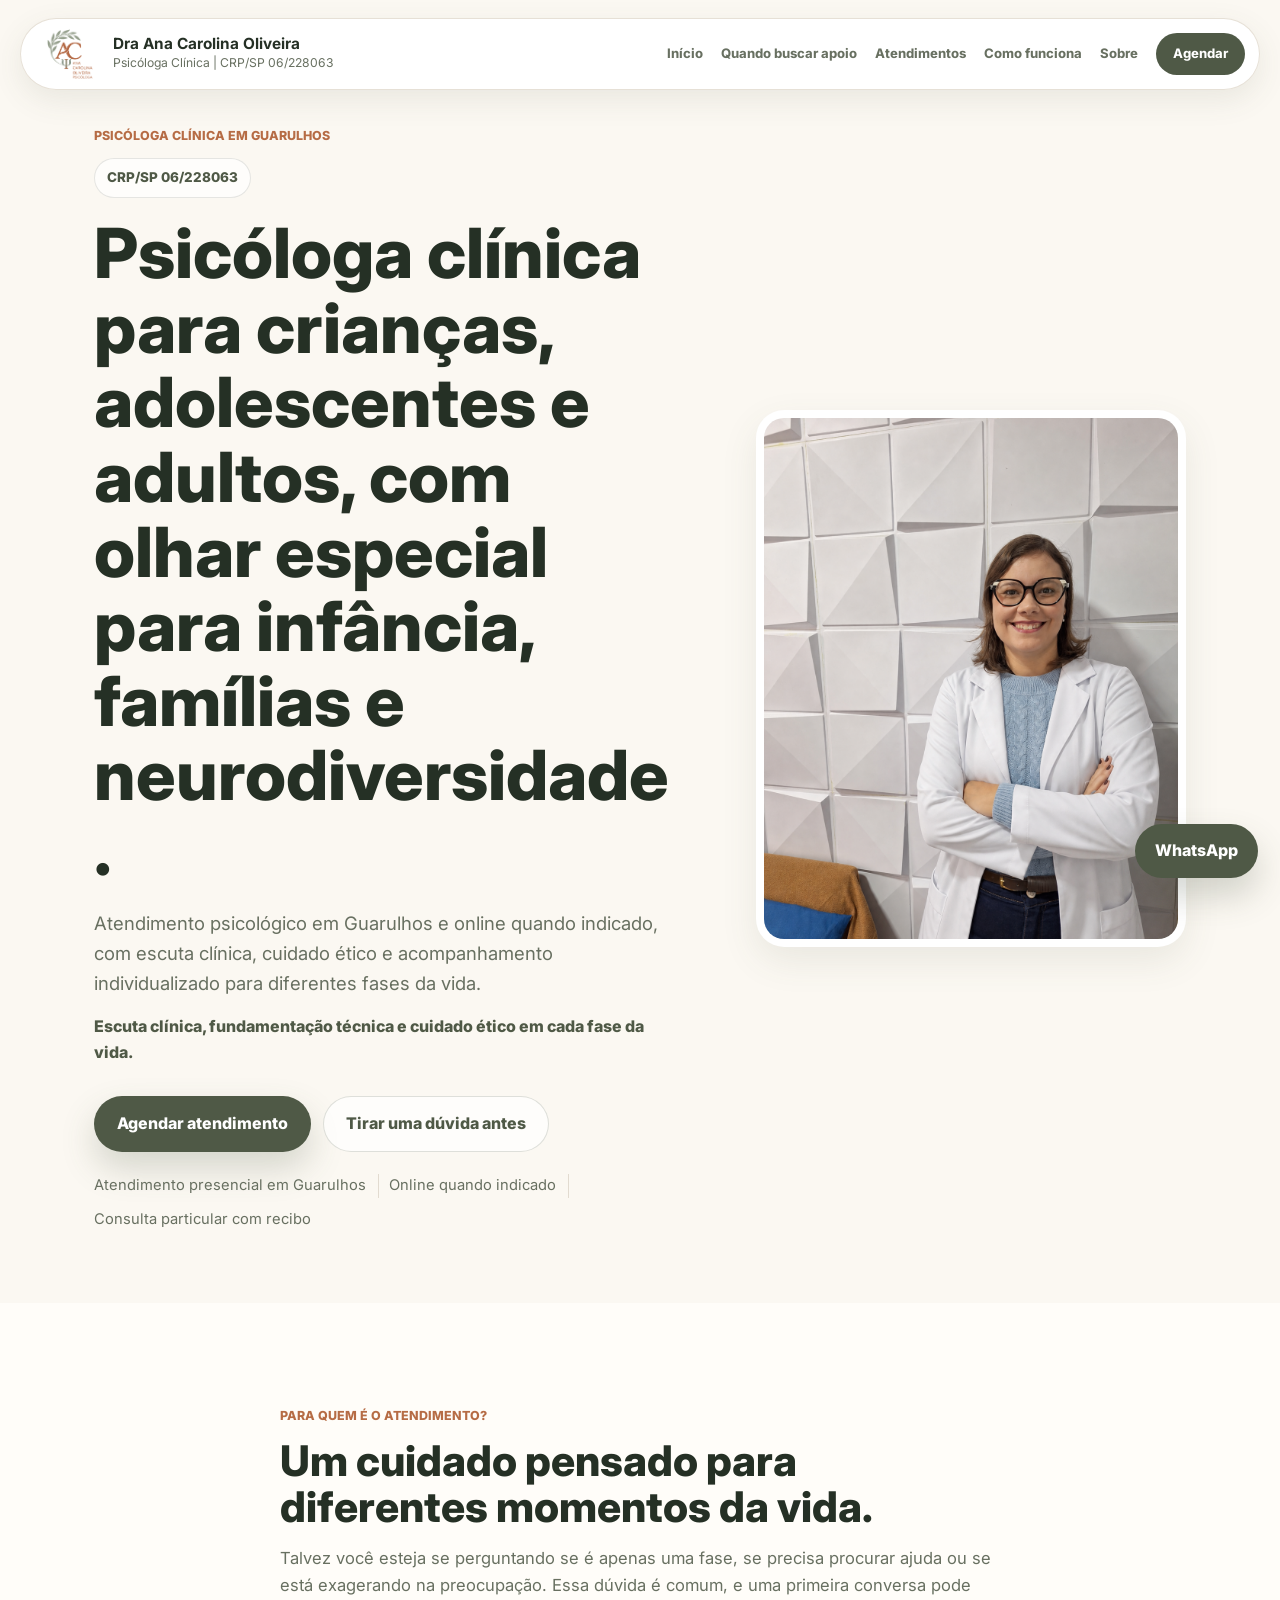
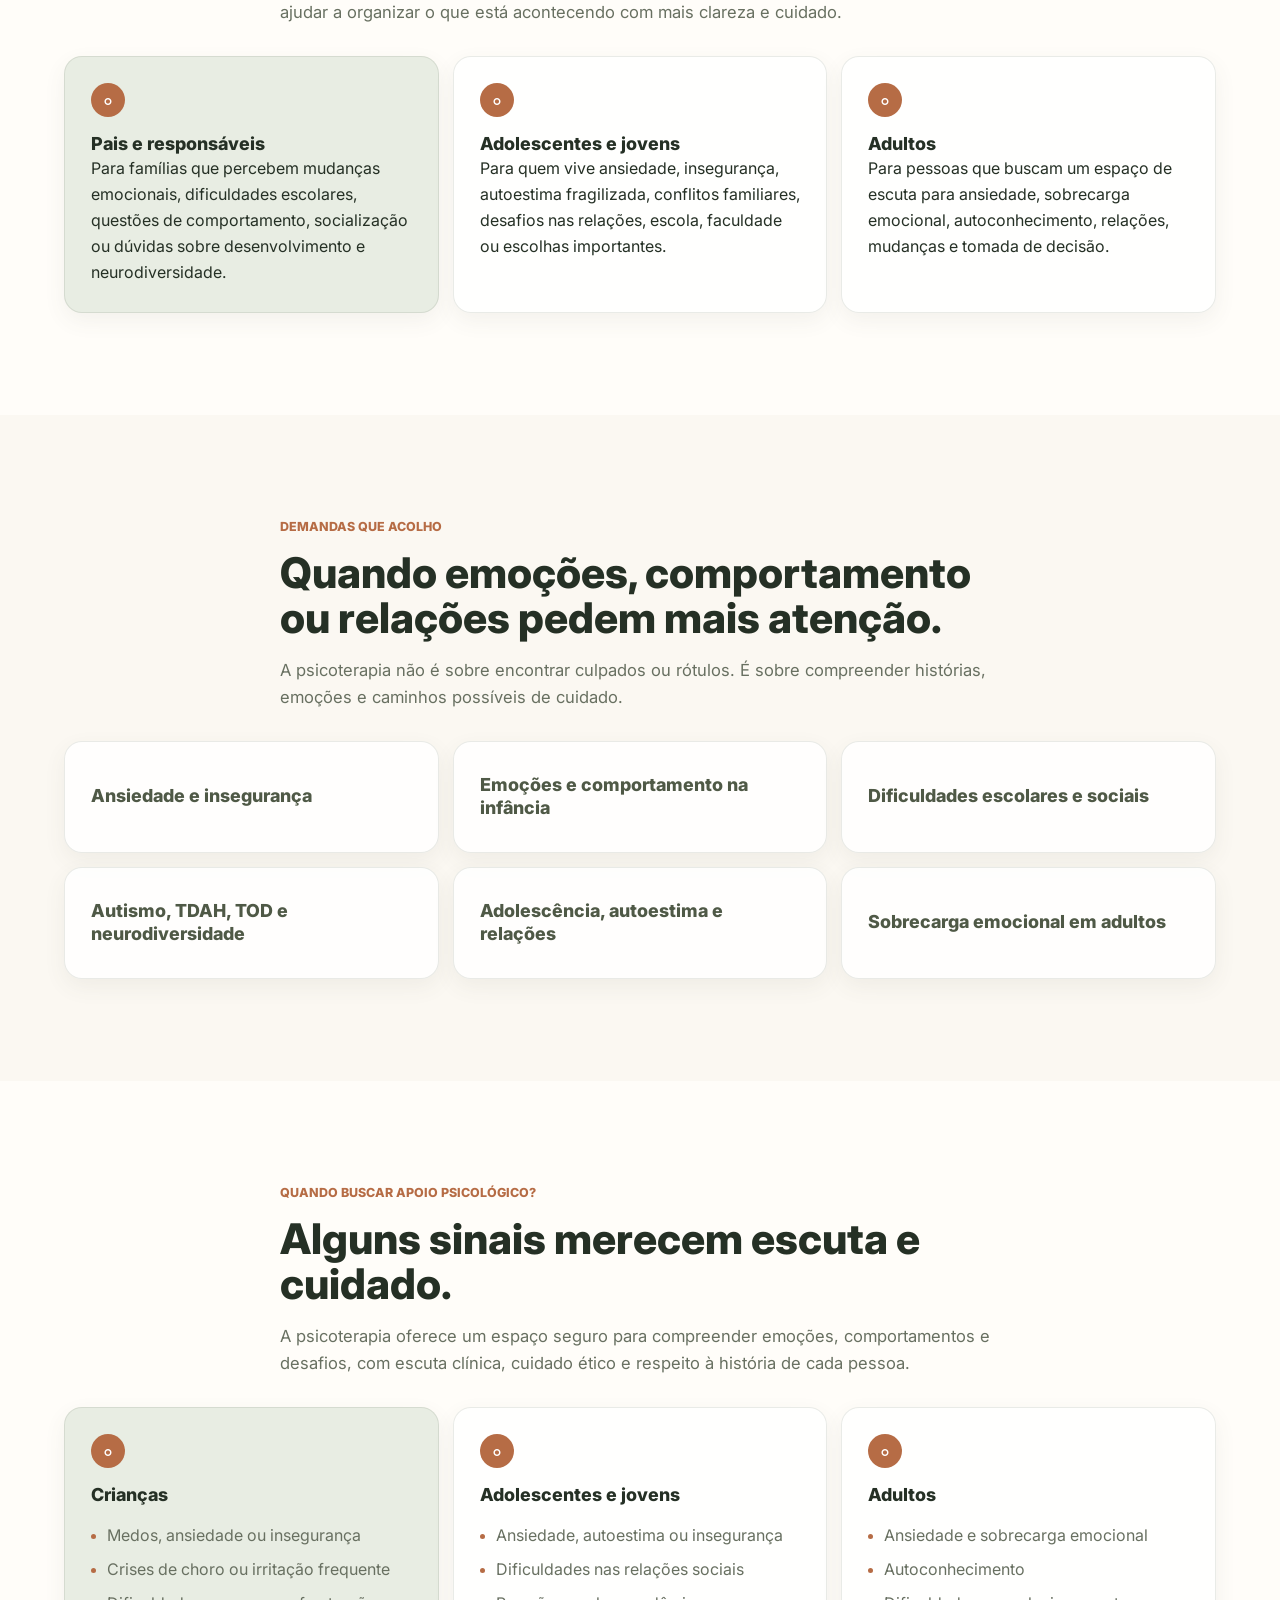
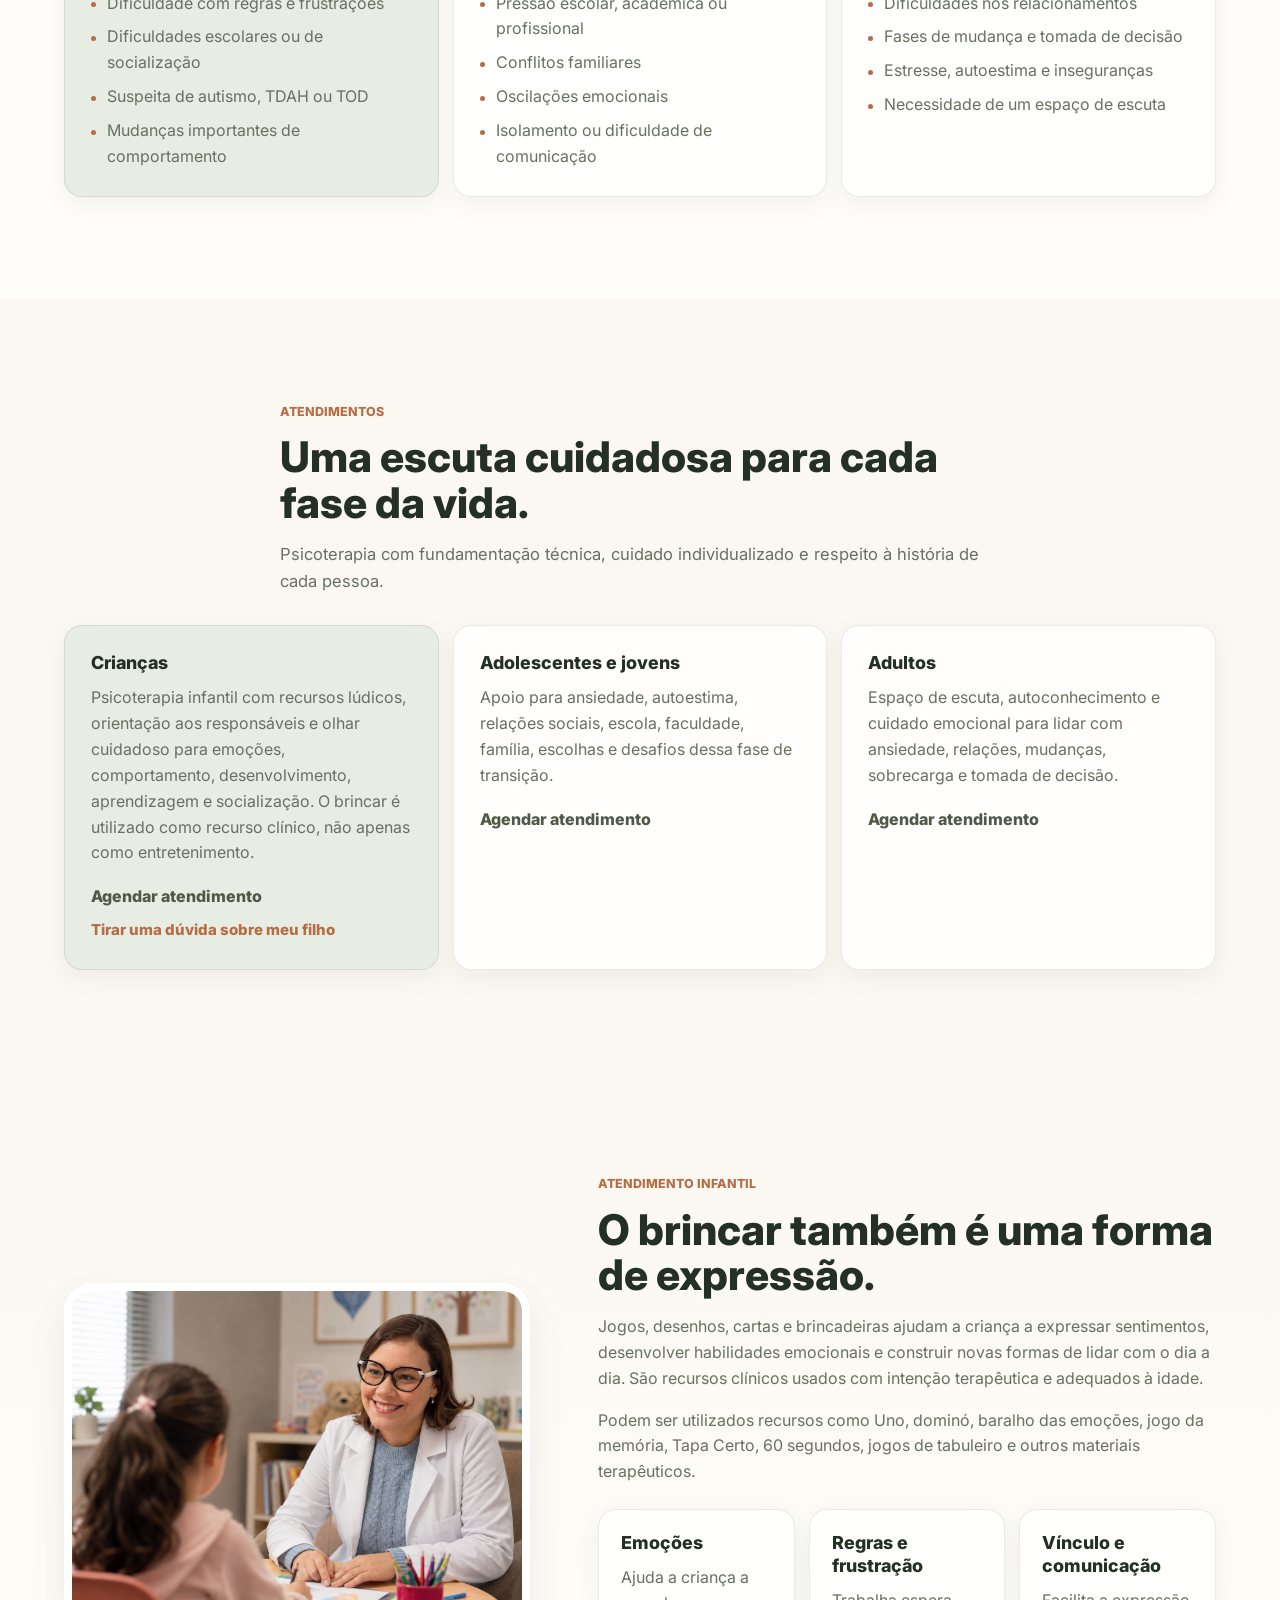
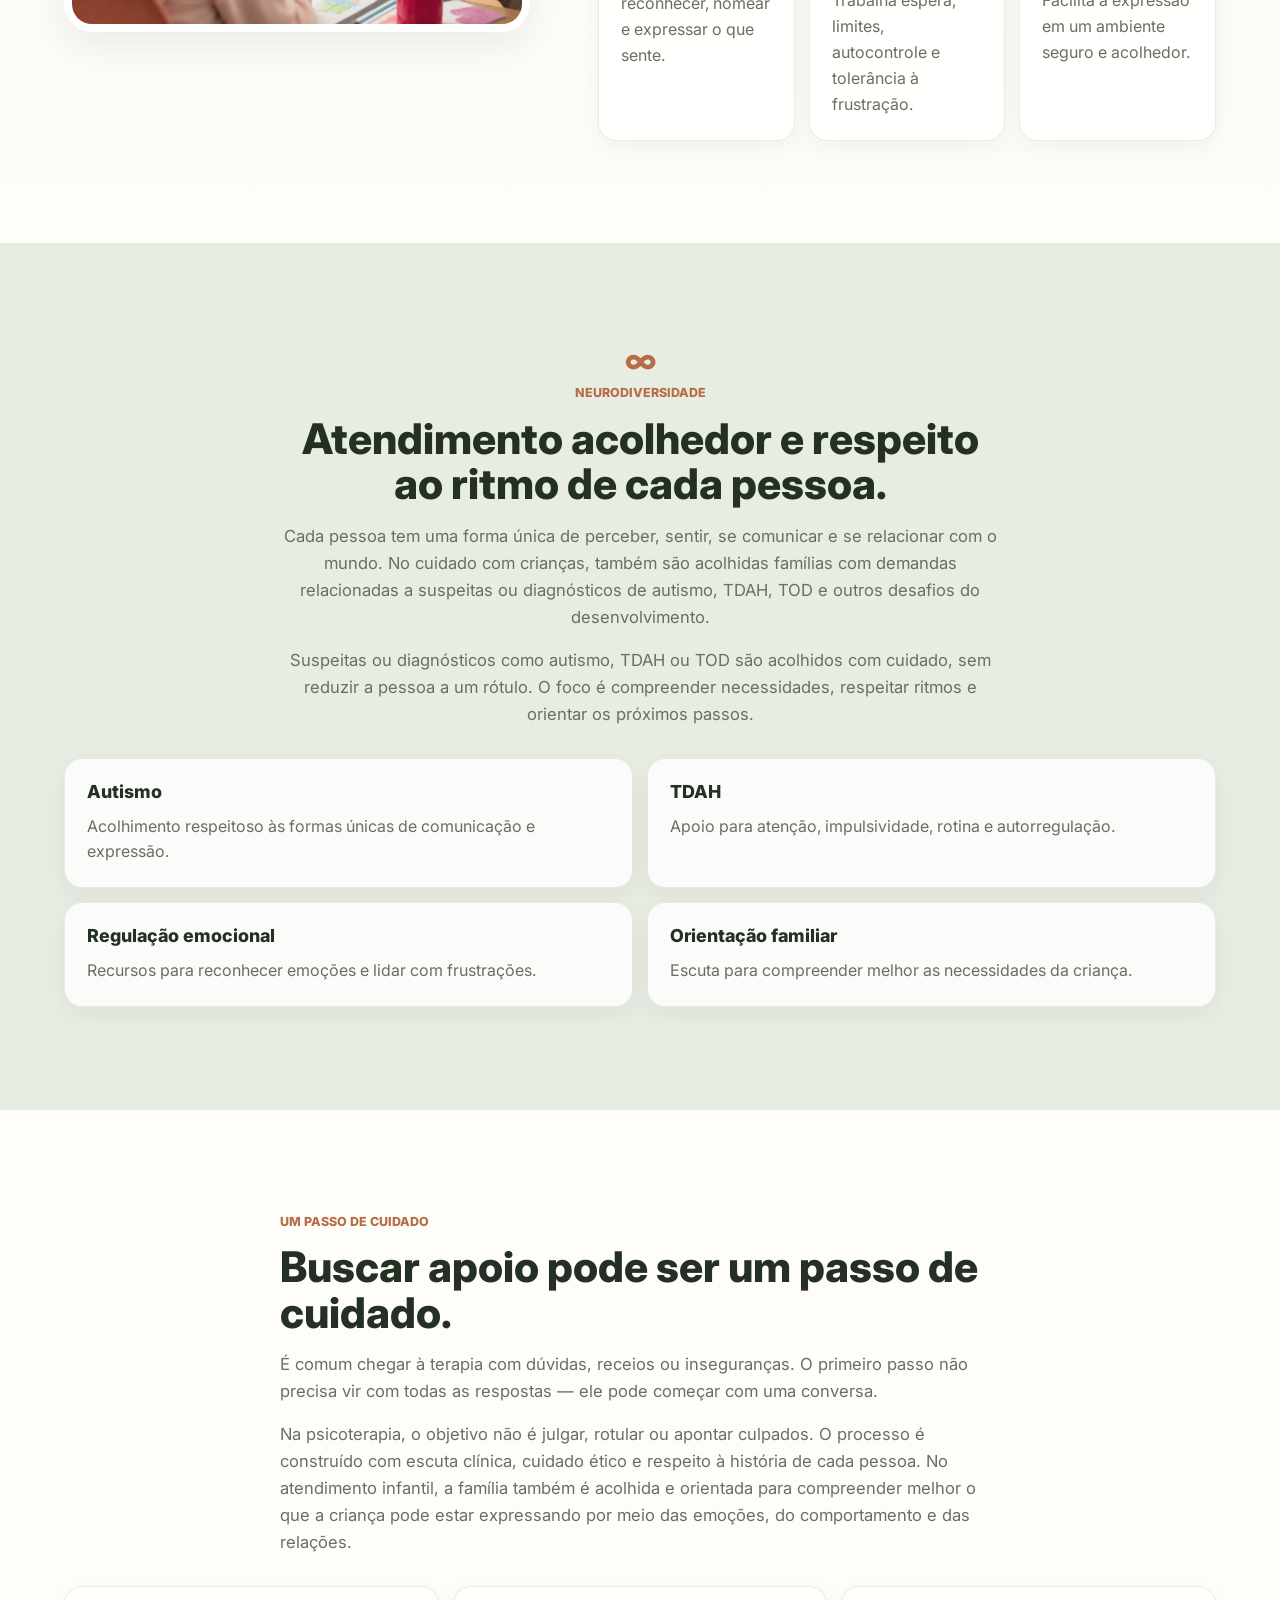
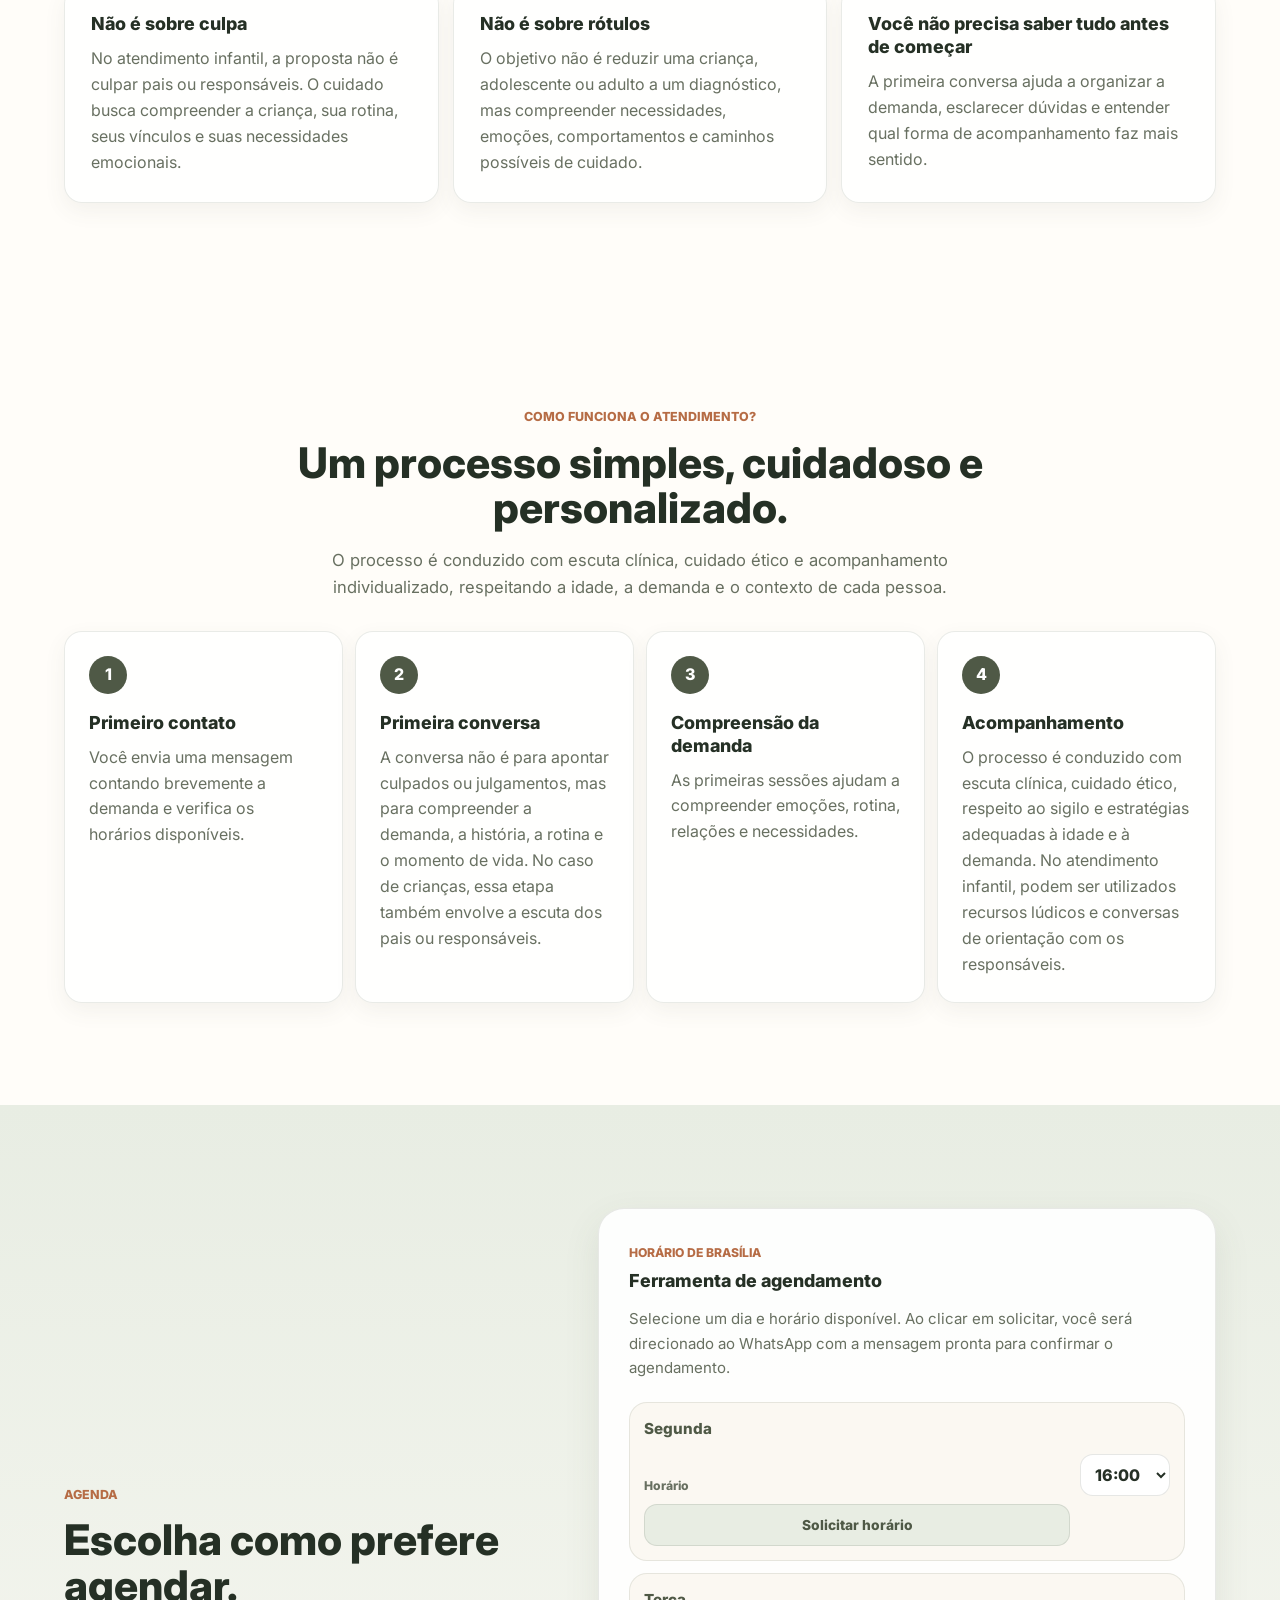
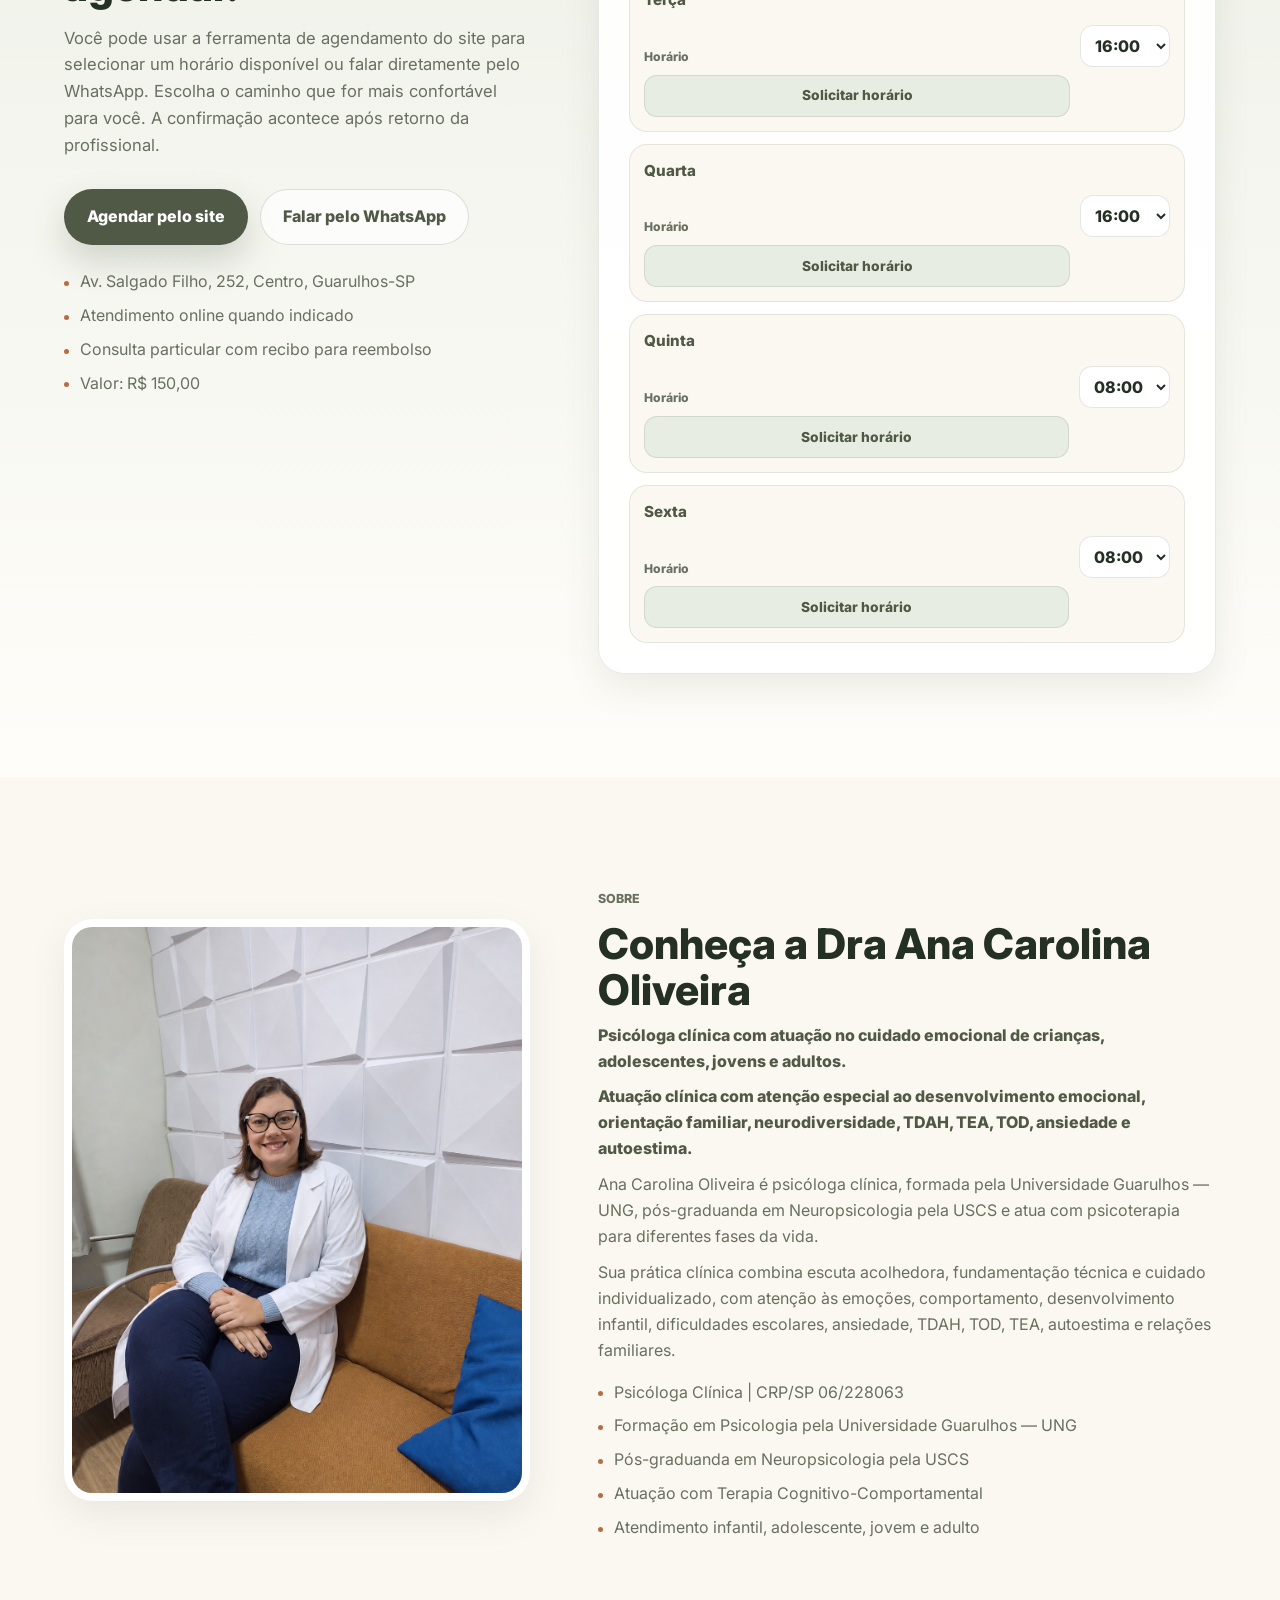
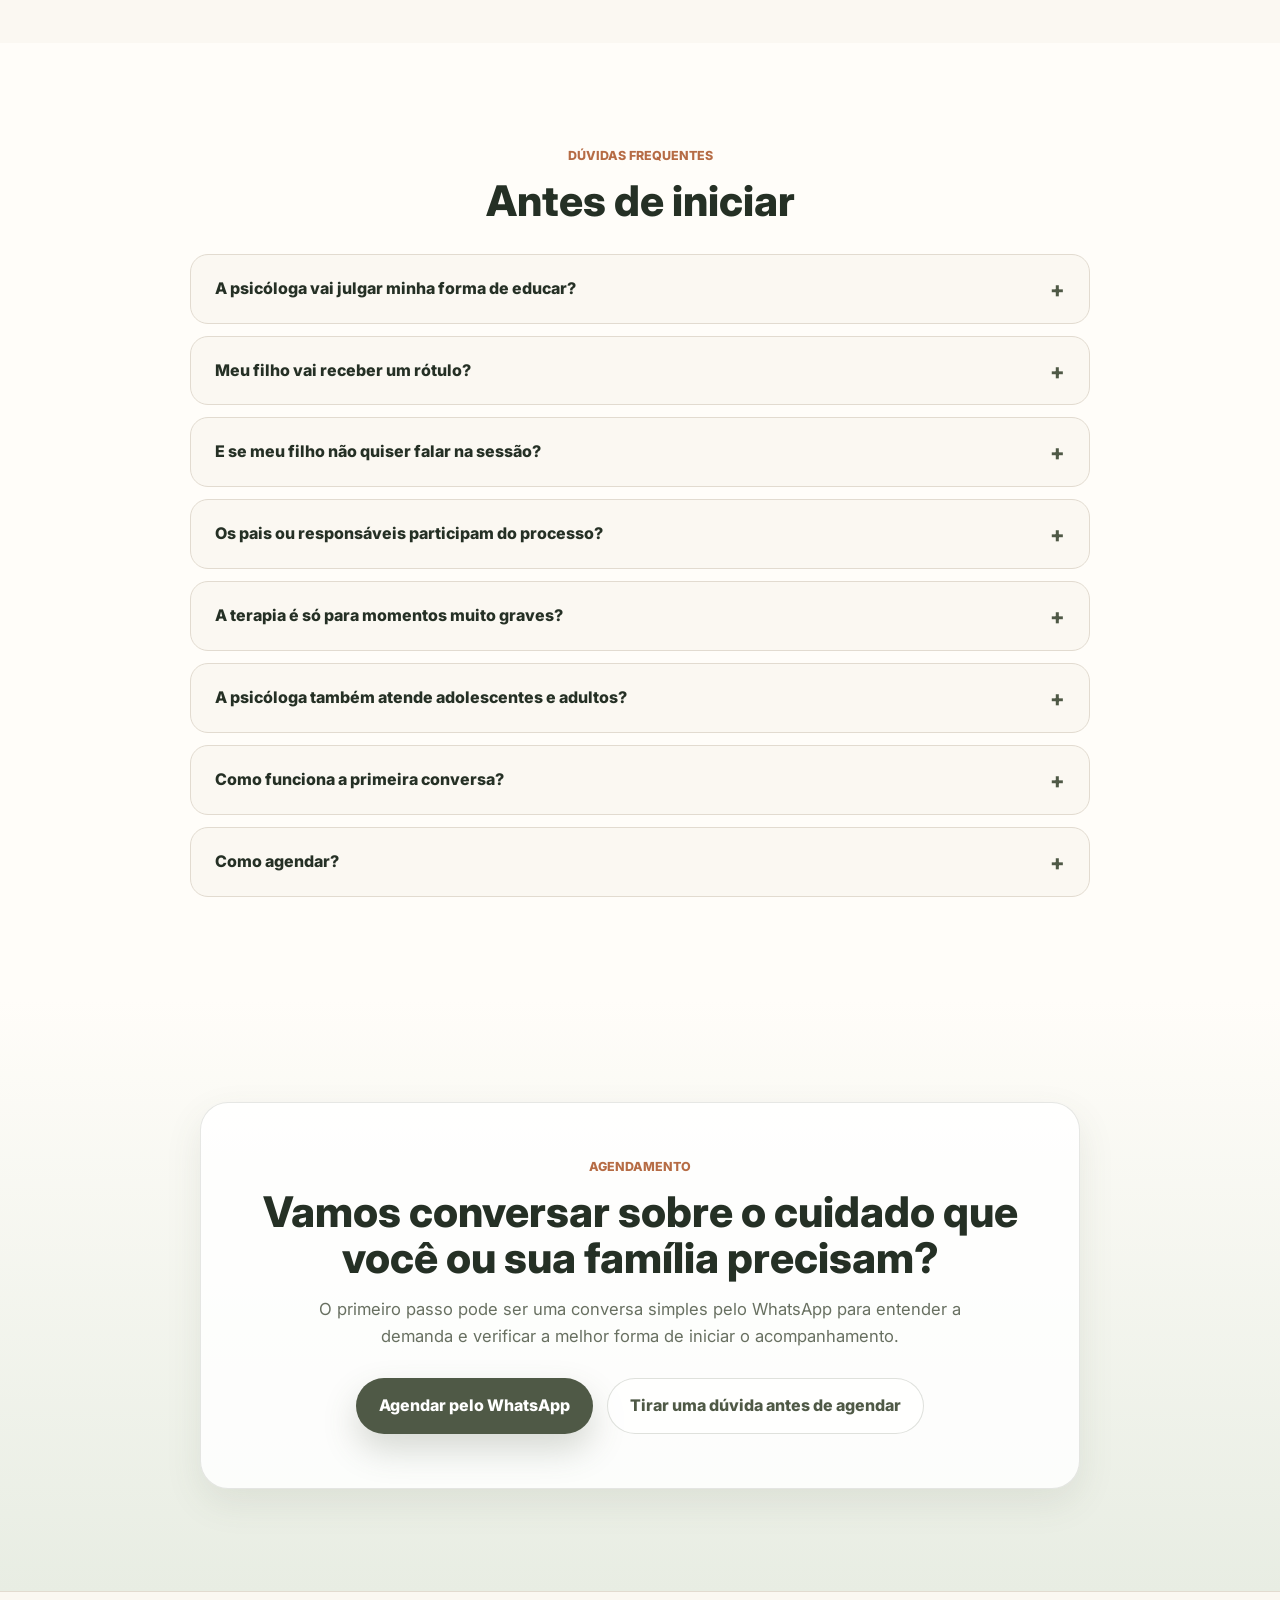
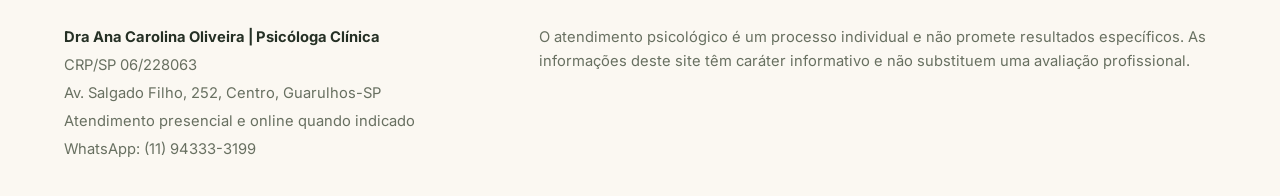
==== index.html @ ccb6903d "Restore approved page and clarify scheduling" ====
<!doctype html>
<html lang="pt-BR">
  <head>
    <meta charset="utf-8" />
    <meta name="viewport" content="width=device-width, initial-scale=1" />
    <title>Dra Ana Carolina Oliveira | Psicóloga Infantil, Adolescentes e Adultos em Guarulhos</title>
    <meta
      name="description"
      content="Psicóloga clínica em Guarulhos com atendimento para crianças, adolescentes, jovens e adultos. Apoio para ansiedade, emoções, comportamento, TDAH, autismo, família e desenvolvimento."
    />
    <meta name="theme-color" content="#e8ede3" />
    <link rel="preconnect" href="https://fonts.googleapis.com" />
    <link rel="preconnect" href="https://fonts.gstatic.com" crossorigin />
    <link
      href="https://fonts.googleapis.com/css2?family=Inter:wght@400;500;600;700;800&display=swap"
      rel="stylesheet"
    />
    <link rel="stylesheet" href="styles.css" />
  </head>
  <body>
    <a class="skip-link" href="#conteudo">Pular para o conteúdo principal</a>

    <header class="site-header" data-header>
      <a class="brand" href="#inicio" aria-label="Ir para o início">
        <img class="brand-logo" src="assets/logo-oficial-transparente.png" alt="Logo Ana Carolina Oliveira Psicóloga" />
        <span class="brand-copy">
          <strong>Dra Ana Carolina Oliveira</strong>
          <small>Psicóloga Clínica | CRP/SP 06/228063</small>
        </span>
      </a>

      <button class="menu-toggle" type="button" aria-label="Abrir menu" aria-expanded="false" data-menu-toggle>
        <span></span>
        <span></span>
      </button>

      <nav class="nav" aria-label="Navegação principal" data-nav>
        <a href="#inicio">Início</a>
        <a href="#quando-buscar">Quando buscar apoio</a>
        <a href="#atendimentos">Atendimentos</a>
        <a href="#como-funciona">Como funciona</a>
        <a href="#sobre">Sobre</a>
        <a class="nav-action" href="#agendar">Agendar</a>
      </nav>
    </header>

    <main id="conteudo">
      <section class="hero" id="inicio" aria-labelledby="hero-title">
        <div class="hero-copy">
          <p class="eyebrow">Psicóloga clínica em Guarulhos</p>
          <p class="professional-line">CRP/SP 06/228063</p>
          <h1 id="hero-title">Psicóloga clínica para crianças, adolescentes e adultos, com olhar especial para infância, famílias e neurodiversidade.</h1>
          <p class="hero-subtitle">
            Atendimento psicológico em Guarulhos e online quando indicado, com escuta clínica,
            cuidado ético e acompanhamento individualizado para diferentes fases da vida.
          </p>
          <p class="trust-line">Escuta clínica, fundamentação técnica e cuidado ético em cada fase da vida.</p>
          <div class="hero-actions">
            <a class="button primary" href="https://wa.me/5511943333199" target="_blank" rel="noreferrer">
              Agendar atendimento
            </a>
            <a
              class="button ghost"
              href="https://wa.me/5511943333199?text=Ol%C3%A1%2C%20Dra%20Ana%20Carolina.%20Gostaria%20de%20tirar%20uma%20d%C3%BAvida%20e%20entender%20se%20uma%20primeira%20conversa%20pode%20ajudar."
              target="_blank"
              rel="noreferrer"
            >
              Tirar uma dúvida antes
            </a>
          </div>
          <div class="hero-info" aria-label="Informações principais">
            <span>Atendimento presencial em Guarulhos</span>
            <span>Online quando indicado</span>
            <span>Consulta particular com recibo</span>
          </div>
        </div>

        <figure class="hero-photo">
          <img
            src="assets/ana-carolina-jaleco.png"
            alt="Dra Ana Carolina Oliveira sorrindo em retrato profissional com jaleco"
          />
        </figure>
      </section>

      <section class="section support" id="quando-buscar" aria-labelledby="support-title">
        <div class="section-heading">
          <p class="eyebrow">Para quem é o atendimento?</p>
          <h2 id="support-title">Um cuidado pensado para diferentes momentos da vida.</h2>
          <p>
            Talvez você esteja se perguntando se é apenas uma fase, se precisa procurar ajuda ou se
            está exagerando na preocupação. Essa dúvida é comum, e uma primeira conversa pode ajudar
            a organizar o que está acontecendo com mais clareza e cuidado.
          </p>
        </div>

        <div class="audience-grid">
          <article class="audience-card featured">
            <span class="soft-icon" aria-hidden="true">◦</span>
            <h3>Pais e responsáveis</h3>
            <p>
              Para famílias que percebem mudanças emocionais, dificuldades escolares, questões de
              comportamento, socialização ou dúvidas sobre desenvolvimento e neurodiversidade.
            </p>
          </article>

          <article class="audience-card">
            <span class="soft-icon" aria-hidden="true">◦</span>
            <h3>Adolescentes e jovens</h3>
            <p>
              Para quem vive ansiedade, insegurança, autoestima fragilizada, conflitos familiares,
              desafios nas relações, escola, faculdade ou escolhas importantes.
            </p>
          </article>

          <article class="audience-card">
            <span class="soft-icon" aria-hidden="true">◦</span>
            <h3>Adultos</h3>
            <p>
              Para pessoas que buscam um espaço de escuta para ansiedade, sobrecarga emocional,
              autoconhecimento, relações, mudanças e tomada de decisão.
            </p>
          </article>
        </div>
      </section>

      <section class="section demands" aria-labelledby="demands-title">
        <div class="section-heading">
          <p class="eyebrow">Demandas que acolho</p>
          <h2 id="demands-title">Quando emoções, comportamento ou relações pedem mais atenção.</h2>
          <p>
            A psicoterapia não é sobre encontrar culpados ou rótulos. É sobre compreender histórias,
            emoções e caminhos possíveis de cuidado.
          </p>
        </div>

        <div class="demands-grid">
          <article>
            <h3>Ansiedade e insegurança</h3>
          </article>
          <article>
            <h3>Emoções e comportamento na infância</h3>
          </article>
          <article>
            <h3>Dificuldades escolares e sociais</h3>
          </article>
          <article>
            <h3>Autismo, TDAH, TOD e neurodiversidade</h3>
          </article>
          <article>
            <h3>Adolescência, autoestima e relações</h3>
          </article>
          <article>
            <h3>Sobrecarga emocional em adultos</h3>
          </article>
        </div>
      </section>

      <section class="section signs" aria-labelledby="signs-title">
        <div class="section-heading">
          <p class="eyebrow">Quando buscar apoio psicológico?</p>
          <h2 id="signs-title">Alguns sinais merecem escuta e cuidado.</h2>
          <p>
            A psicoterapia oferece um espaço seguro para compreender emoções, comportamentos e desafios,
            com escuta clínica, cuidado ético e respeito à história de cada pessoa.
          </p>
        </div>

        <div class="audience-grid">
          <article class="audience-card featured">
            <span class="soft-icon" aria-hidden="true">◦</span>
            <h3>Crianças</h3>
            <ul>
              <li>Medos, ansiedade ou insegurança</li>
              <li>Crises de choro ou irritação frequente</li>
              <li>Dificuldade com regras e frustrações</li>
              <li>Dificuldades escolares ou de socialização</li>
              <li>Suspeita de autismo, TDAH ou TOD</li>
              <li>Mudanças importantes de comportamento</li>
            </ul>
          </article>

          <article class="audience-card">
            <span class="soft-icon" aria-hidden="true">◦</span>
            <h3>Adolescentes e jovens</h3>
            <ul>
              <li>Ansiedade, autoestima ou insegurança</li>
              <li>Dificuldades nas relações sociais</li>
              <li>Pressão escolar, acadêmica ou profissional</li>
              <li>Conflitos familiares</li>
              <li>Oscilações emocionais</li>
              <li>Isolamento ou dificuldade de comunicação</li>
            </ul>
          </article>

          <article class="audience-card">
            <span class="soft-icon" aria-hidden="true">◦</span>
            <h3>Adultos</h3>
            <ul>
              <li>Ansiedade e sobrecarga emocional</li>
              <li>Autoconhecimento</li>
              <li>Dificuldades nos relacionamentos</li>
              <li>Fases de mudança e tomada de decisão</li>
              <li>Estresse, autoestima e inseguranças</li>
              <li>Necessidade de um espaço de escuta</li>
            </ul>
          </article>
        </div>
      </section>

      <section class="section attendances" id="atendimentos" aria-labelledby="attendance-title">
        <div class="section-heading">
          <p class="eyebrow">Atendimentos</p>
          <h2 id="attendance-title">Uma escuta cuidadosa para cada fase da vida.</h2>
          <p>Psicoterapia com fundamentação técnica, cuidado individualizado e respeito à história de cada pessoa.</p>
        </div>

        <div class="service-grid">
          <article class="service-card featured">
            <h3>Crianças</h3>
            <p>
              Psicoterapia infantil com recursos lúdicos, orientação aos responsáveis e olhar cuidadoso
              para emoções, comportamento, desenvolvimento, aprendizagem e socialização. O brincar é
              utilizado como recurso clínico, não apenas como entretenimento.
            </p>
            <div class="card-actions">
              <a href="#agendar">Agendar atendimento</a>
              <a
                href="https://wa.me/5511943333199?text=Ol%C3%A1%2C%20Dra%20Ana%20Carolina.%20Tenho%20algumas%20d%C3%BAvidas%20sobre%20meu%20filho%20e%20gostaria%20de%20entender%20se%20uma%20primeira%20conversa%20pode%20ajudar."
                target="_blank"
                rel="noreferrer"
              >
                Tirar uma dúvida sobre meu filho
              </a>
            </div>
          </article>
          <article class="service-card">
            <h3>Adolescentes e jovens</h3>
            <p>
              Apoio para ansiedade, autoestima, relações sociais, escola, faculdade, família,
              escolhas e desafios dessa fase de transição.
            </p>
            <a href="#agendar">Agendar atendimento</a>
          </article>
          <article class="service-card">
            <h3>Adultos</h3>
            <p>
              Espaço de escuta, autoconhecimento e cuidado emocional para lidar com ansiedade,
              relações, mudanças, sobrecarga e tomada de decisão.
            </p>
            <a href="#agendar">Agendar atendimento</a>
          </article>
        </div>
      </section>

      <section class="section play-care" aria-labelledby="play-title">
        <figure class="play-image">
          <img
            src="assets/ana-carolina-atendimento-infantil.png"
            alt="Dra Ana Carolina Oliveira em atendimento infantil, acolhendo uma criança durante atividade com desenho"
          />
        </figure>
        <div class="play-copy">
          <p class="eyebrow">Atendimento infantil</p>
          <h2 id="play-title">O brincar também é uma forma de expressão.</h2>
          <p>
            Jogos, desenhos, cartas e brincadeiras ajudam a criança a expressar sentimentos,
            desenvolver habilidades emocionais e construir novas formas de lidar com o dia a dia.
            São recursos clínicos usados com intenção terapêutica e adequados à idade.
          </p>
          <p>
            Podem ser utilizados recursos como Uno, dominó, baralho das emoções, jogo da memória,
            Tapa Certo, 60 segundos, jogos de tabuleiro e outros materiais terapêuticos.
          </p>
          <div class="mini-grid">
            <article>
              <h3>Emoções</h3>
              <p>Ajuda a criança a reconhecer, nomear e expressar o que sente.</p>
            </article>
            <article>
              <h3>Regras e frustração</h3>
              <p>Trabalha espera, limites, autocontrole e tolerância à frustração.</p>
            </article>
            <article>
              <h3>Vínculo e comunicação</h3>
              <p>Facilita a expressão em um ambiente seguro e acolhedor.</p>
            </article>
          </div>
        </div>
      </section>

      <section class="section neuro" aria-labelledby="neuro-title">
        <div class="section-heading center">
          <span class="infinity-icon" aria-hidden="true">∞</span>
          <p class="eyebrow">Neurodiversidade</p>
          <h2 id="neuro-title">Atendimento acolhedor e respeito ao ritmo de cada pessoa.</h2>
          <p>
            Cada pessoa tem uma forma única de perceber, sentir, se comunicar e se relacionar com o mundo.
            No cuidado com crianças, também são acolhidas famílias com demandas relacionadas a suspeitas
            ou diagnósticos de autismo, TDAH, TOD e outros desafios do desenvolvimento.
          </p>
          <p>
            Suspeitas ou diagnósticos como autismo, TDAH ou TOD são acolhidos com cuidado, sem reduzir a
            pessoa a um rótulo. O foco é compreender necessidades, respeitar ritmos e orientar os próximos passos.
          </p>
        </div>

        <div class="neuro-grid">
          <article><h3>Autismo</h3><p>Acolhimento respeitoso às formas únicas de comunicação e expressão.</p></article>
          <article><h3>TDAH</h3><p>Apoio para atenção, impulsividade, rotina e autorregulação.</p></article>
          <article><h3>Regulação emocional</h3><p>Recursos para reconhecer emoções e lidar com frustrações.</p></article>
          <article><h3>Orientação familiar</h3><p>Escuta para compreender melhor as necessidades da criança.</p></article>
        </div>
      </section>

      <section class="section emotional-safety" aria-labelledby="safety-title">
        <div class="section-heading">
          <p class="eyebrow">Um passo de cuidado</p>
          <h2 id="safety-title">Buscar apoio pode ser um passo de cuidado.</h2>
          <p>
            É comum chegar à terapia com dúvidas, receios ou inseguranças. O primeiro passo não precisa
            vir com todas as respostas — ele pode começar com uma conversa.
          </p>
          <p>
            Na psicoterapia, o objetivo não é julgar, rotular ou apontar culpados. O processo é construído
            com escuta clínica, cuidado ético e respeito à história de cada pessoa. No atendimento infantil,
            a família também é acolhida e orientada para compreender melhor o que a criança pode estar
            expressando por meio das emoções, do comportamento e das relações.
          </p>
        </div>

        <div class="safety-grid">
          <article>
            <h3>Não é sobre culpa</h3>
            <p>
              No atendimento infantil, a proposta não é culpar pais ou responsáveis. O cuidado busca
              compreender a criança, sua rotina, seus vínculos e suas necessidades emocionais.
            </p>
          </article>
          <article>
            <h3>Não é sobre rótulos</h3>
            <p>
              O objetivo não é reduzir uma criança, adolescente ou adulto a um diagnóstico, mas compreender
              necessidades, emoções, comportamentos e caminhos possíveis de cuidado.
            </p>
          </article>
          <article>
            <h3>Você não precisa saber tudo antes de começar</h3>
            <p>
              A primeira conversa ajuda a organizar a demanda, esclarecer dúvidas e entender qual forma de
              acompanhamento faz mais sentido.
            </p>
          </article>
        </div>
      </section>

      <section class="section process" id="como-funciona" aria-labelledby="process-title">
        <div class="section-heading center">
          <p class="eyebrow">Como funciona o atendimento?</p>
          <h2 id="process-title">Um processo simples, cuidadoso e personalizado.</h2>
          <p>
            O processo é conduzido com escuta clínica, cuidado ético e acompanhamento individualizado,
            respeitando a idade, a demanda e o contexto de cada pessoa.
          </p>
        </div>

        <div class="timeline">
          <article>
            <span>1</span>
            <h3>Primeiro contato</h3>
            <p>Você envia uma mensagem contando brevemente a demanda e verifica os horários disponíveis.</p>
          </article>
          <article>
            <span>2</span>
            <h3>Primeira conversa</h3>
            <p>
              A conversa não é para apontar culpados ou julgamentos, mas para compreender a demanda,
              a história, a rotina e o momento de vida. No caso de crianças, essa etapa também envolve
              a escuta dos pais ou responsáveis.
            </p>
          </article>
          <article>
            <span>3</span>
            <h3>Compreensão da demanda</h3>
            <p>As primeiras sessões ajudam a compreender emoções, rotina, relações e necessidades.</p>
          </article>
          <article>
            <span>4</span>
            <h3>Acompanhamento</h3>
            <p>
              O processo é conduzido com escuta clínica, cuidado ético, respeito ao sigilo e estratégias
              adequadas à idade e à demanda. No atendimento infantil, podem ser utilizados recursos lúdicos
              e conversas de orientação com os responsáveis.
            </p>
          </article>
        </div>
      </section>

      <section class="section schedule-section" id="agenda" aria-labelledby="schedule-title">
        <div class="schedule-copy">
          <p class="eyebrow">Agenda</p>
          <h2 id="schedule-title">Escolha como prefere agendar.</h2>
          <p>
            Você pode usar a ferramenta de agendamento do site para selecionar um horário disponível
            ou falar diretamente pelo WhatsApp. Escolha o caminho que for mais confortável para você.
            A confirmação acontece após retorno da profissional.
          </p>
          <div class="schedule-actions">
            <a class="button primary" href="#horarios">Agendar pelo site</a>
            <a class="button ghost" href="https://wa.me/5511943333199" target="_blank" rel="noreferrer">
              Falar pelo WhatsApp
            </a>
          </div>
          <ul class="appointment-info">
            <li>Av. Salgado Filho, 252, Centro, Guarulhos-SP</li>
            <li>Atendimento online quando indicado</li>
            <li>Consulta particular com recibo para reembolso</li>
            <li>Valor: R$ 150,00</li>
          </ul>
        </div>
        <div class="schedule-board" id="horarios" aria-label="Horários disponíveis para agendamento">
          <div class="schedule-board-header">
            <div>
              <span class="mini-label">Horário de Brasília</span>
              <h3>Ferramenta de agendamento</h3>
            </div>
          </div>
          <p class="schedule-hint">
            Selecione um dia e horário disponível. Ao clicar em solicitar, você será direcionado ao WhatsApp
            com a mensagem pronta para confirmar o agendamento.
          </p>
          <div class="schedule-grid" data-schedule-grid></div>
        </div>
      </section>

      <section class="section about" id="sobre" aria-labelledby="about-title">
        <figure class="about-photo">
          <img
            src="assets/ana-carolina-sofa-jaleco.png"
            alt="Dra Ana Carolina Oliveira sentada em consultório usando jaleco"
          />
        </figure>
        <div class="about-copy">
          <p class="eyebrow">Sobre</p>
          <h2 id="about-title">Conheça a Dra Ana Carolina Oliveira</h2>
          <p class="about-lead">
            Psicóloga clínica com atuação no cuidado emocional de crianças, adolescentes, jovens e adultos.
          </p>
          <p class="about-lead">
            Atuação clínica com atenção especial ao desenvolvimento emocional, orientação familiar,
            neurodiversidade, TDAH, TEA, TOD, ansiedade e autoestima.
          </p>
          <p>
            Ana Carolina Oliveira é psicóloga clínica, formada pela Universidade Guarulhos — UNG,
            pós-graduanda em Neuropsicologia pela USCS e atua com psicoterapia para diferentes fases da vida.
          </p>
          <p>
            Sua prática clínica combina escuta acolhedora, fundamentação técnica e cuidado individualizado,
            com atenção às emoções, comportamento, desenvolvimento infantil, dificuldades escolares,
            ansiedade, TDAH, TOD, TEA, autoestima e relações familiares.
          </p>
          <ul class="authority-list">
            <li>Psicóloga Clínica | CRP/SP 06/228063</li>
            <li>Formação em Psicologia pela Universidade Guarulhos — UNG</li>
            <li>Pós-graduanda em Neuropsicologia pela USCS</li>
            <li>Atuação com Terapia Cognitivo-Comportamental</li>
            <li>Atendimento infantil, adolescente, jovem e adulto</li>
          </ul>
        </div>
      </section>

      <section class="section faq" id="faq" aria-labelledby="faq-title">
        <div class="section-heading center">
          <p class="eyebrow">Dúvidas frequentes</p>
          <h2 id="faq-title">Antes de iniciar</h2>
        </div>
        <div class="faq-list" data-faq-list>
          <article class="faq-item">
            <button class="faq-question" type="button" aria-expanded="false">A psicóloga vai julgar minha forma de educar?</button>
            <div class="faq-answer" hidden><p>Não. No atendimento infantil, a proposta não é julgar pais ou responsáveis, mas compreender o contexto da criança e construir caminhos possíveis junto com a família.</p></div>
          </article>
          <article class="faq-item">
            <button class="faq-question" type="button" aria-expanded="false">Meu filho vai receber um rótulo?</button>
            <div class="faq-answer" hidden><p>A psicoterapia não tem como objetivo rotular a criança. Quando há suspeitas relacionadas ao desenvolvimento, atenção ou comportamento, o cuidado é feito com responsabilidade, observação clínica e orientação sobre os próximos passos.</p></div>
          </article>
          <article class="faq-item">
            <button class="faq-question" type="button" aria-expanded="false">E se meu filho não quiser falar na sessão?</button>
            <div class="faq-answer" hidden><p>No atendimento infantil, a criança pode se expressar por meio do brincar, de jogos, desenhos, histórias e outras atividades adequadas à idade. O vínculo é construído aos poucos, respeitando o tempo da criança.</p></div>
          </article>
          <article class="faq-item">
            <button class="faq-question" type="button" aria-expanded="false">Os pais ou responsáveis participam do processo?</button>
            <div class="faq-answer" hidden><p>Sim. No atendimento infantil, pais ou responsáveis participam por meio de conversas de orientação. O acompanhamento respeita o sigilo da criança, mas mantém a família orientada sobre o processo e os próximos passos.</p></div>
          </article>
          <article class="faq-item">
            <button class="faq-question" type="button" aria-expanded="false">A terapia é só para momentos muito graves?</button>
            <div class="faq-answer" hidden><p>Não. A psicoterapia também pode ajudar em momentos de dúvida, mudança, ansiedade, sobrecarga, conflitos, insegurança ou busca por autoconhecimento.</p></div>
          </article>
          <article class="faq-item">
            <button class="faq-question" type="button" aria-expanded="false">A psicóloga também atende adolescentes e adultos?</button>
            <div class="faq-answer" hidden><p>Sim. Além do atendimento infantil, também são realizados atendimentos para adolescentes, jovens e adultos, considerando as demandas e o momento de vida de cada pessoa.</p></div>
          </article>
          <article class="faq-item">
            <button class="faq-question" type="button" aria-expanded="false">Como funciona a primeira conversa?</button>
            <div class="faq-answer" hidden><p>A primeira conversa ajuda a compreender a demanda, esclarecer dúvidas e avaliar com cuidado quais próximos passos fazem sentido.</p></div>
          </article>
          <article class="faq-item">
            <button class="faq-question" type="button" aria-expanded="false">Como agendar?</button>
            <div class="faq-answer" hidden><p>Você pode escolher: usar a ferramenta de agendamento do site para selecionar um horário disponível ou falar diretamente pelo WhatsApp. Nos dois casos, a confirmação acontece após retorno da profissional.</p></div>
          </article>
        </div>
      </section>

      <section class="section final-cta" id="agendar" aria-labelledby="final-cta-title">
        <div class="final-cta-inner">
          <p class="eyebrow">Agendamento</p>
          <h2 id="final-cta-title">Vamos conversar sobre o cuidado que você ou sua família precisam?</h2>
          <p>
            O primeiro passo pode ser uma conversa simples pelo WhatsApp para entender a demanda e
            verificar a melhor forma de iniciar o acompanhamento.
          </p>
          <a class="button primary" href="https://wa.me/5511943333199" target="_blank" rel="noreferrer">
            Agendar pelo WhatsApp
          </a>
          <a
            class="button ghost"
            href="https://wa.me/5511943333199?text=Ol%C3%A1%2C%20Dra%20Ana%20Carolina.%20Gostaria%20de%20tirar%20uma%20d%C3%BAvida%20e%20entender%20se%20uma%20primeira%20conversa%20pode%20ajudar."
            target="_blank"
            rel="noreferrer"
          >
            Tirar uma dúvida antes de agendar
          </a>
        </div>
      </section>
    </main>

    <a
      class="floating-whatsapp"
      href="https://wa.me/5511943333199"
      target="_blank"
      rel="noreferrer"
      aria-label="Agendar pelo WhatsApp"
    >
      WhatsApp
    </a>

    <footer class="footer">
      <div>
        <strong>Dra Ana Carolina Oliveira | Psicóloga Clínica</strong>
        <span>CRP/SP 06/228063</span>
        <span>Av. Salgado Filho, 252, Centro, Guarulhos-SP</span>
        <span>Atendimento presencial e online quando indicado</span>
        <span>WhatsApp: (11) 94333-3199</span>
      </div>
      <p>
        O atendimento psicológico é um processo individual e não promete resultados específicos.
        As informações deste site têm caráter informativo e não substituem uma avaliação profissional.
      </p>
    </footer>

    <script src="script.js"></script>
  </body>
</html>
---- styles.css ----
:root {
  --white: #ffffff;
  --cream: #fbf8f2;
  --paper: #fffdf9;
  --green-pale: #e8ede3;
  --green-light: #cdd6c6;
  --sage: #969f8f;
  --sage-deep: #4f5946;
  --terracotta: #b66c45;
  --ink: #253025;
  --muted: #687061;
  --line: #e2dbd0;
  --shadow: 0 14px 36px rgba(79, 89, 70, 0.1);
  --soft-shadow: 0 8px 22px rgba(79, 89, 70, 0.07);
  --radius: 18px;
  --max: 1160px;
  --focus: #b66c45;
}

* {
  box-sizing: border-box;
}

html {
  scroll-behavior: smooth;
  scroll-padding-top: 110px;
  overflow-x: hidden;
}

body {
  margin: 0;
  background: var(--cream);
  color: var(--ink);
  font-family: Inter, system-ui, -apple-system, BlinkMacSystemFont, "Segoe UI", sans-serif;
  line-height: 1.62;
  overflow-x: hidden;
  text-rendering: optimizeLegibility;
  -webkit-font-smoothing: antialiased;
  -webkit-text-size-adjust: 100%;
}

body.menu-open {
  overflow: hidden;
}

a {
  color: inherit;
  text-decoration: none;
}

button,
select {
  font: inherit;
}

img {
  display: block;
  max-width: 100%;
}

h1,
h2,
h3,
p {
  overflow-wrap: break-word;
}

h1,
h2 {
  margin: 0;
  font-family: Inter, system-ui, -apple-system, BlinkMacSystemFont, "Segoe UI", sans-serif;
  line-height: 1.08;
  letter-spacing: 0;
}

h1 {
  max-width: 720px;
  font-size: clamp(2.55rem, 5.4vw, 4.8rem);
  font-weight: 800;
}

h2 {
  max-width: 820px;
  font-size: clamp(1.85rem, 3.3vw, 3.05rem);
  font-weight: 800;
}

h3 {
  margin: 0;
  font-size: clamp(1.02rem, 1.4vw, 1.16rem);
  line-height: 1.28;
  font-weight: 800;
}

p {
  margin: 0;
}

:focus-visible {
  outline: 3px solid var(--focus);
  outline-offset: 4px;
}

.skip-link {
  position: fixed;
  z-index: 100;
  top: 12px;
  left: 12px;
  padding: 12px 16px;
  border-radius: 999px;
  color: var(--white);
  background: var(--sage-deep);
  font-weight: 800;
  transform: translateY(-150%);
  transition: transform 0.2s ease;
}

.skip-link:focus {
  transform: translateY(0);
}

.site-header {
  position: fixed;
  z-index: 40;
  top: 18px;
  left: 50%;
  display: flex;
  align-items: center;
  justify-content: space-between;
  width: min(calc(100% - 32px), 1240px);
  min-height: 72px;
  padding: 10px 14px 10px 18px;
  border: 1px solid rgba(226, 219, 208, 0.86);
  border-radius: 999px;
  background: rgba(255, 255, 255, 0.94);
  box-shadow: 0 10px 30px rgba(79, 89, 70, 0.1);
  backdrop-filter: blur(18px);
  transform: translateX(-50%);
  transition: box-shadow 0.2s ease, background 0.2s ease;
}

.site-header.is-scrolled {
  background: rgba(255, 255, 255, 0.98);
  box-shadow: 0 8px 24px rgba(79, 89, 70, 0.11);
}

.brand {
  display: inline-flex;
  align-items: center;
  gap: 12px;
  min-width: 0;
}

.brand-logo {
  flex: 0 0 auto;
  width: 62px;
  height: 50px;
  object-fit: contain;
}

.brand-copy {
  display: grid;
  min-width: 0;
}

.brand-copy strong {
  font-size: 0.96rem;
  line-height: 1.2;
  white-space: nowrap;
}

.brand-copy small {
  color: var(--muted);
  font-size: 0.76rem;
  white-space: nowrap;
}

.nav {
  display: flex;
  align-items: center;
  gap: clamp(10px, 1.4vw, 18px);
  color: var(--muted);
  font-size: 0.82rem;
  font-weight: 750;
}

.nav a:hover {
  color: var(--sage-deep);
}

.nav-action {
  display: inline-flex;
  align-items: center;
  justify-content: center;
  min-height: 42px;
  padding: 10px 17px;
  border-radius: 999px;
  color: var(--white) !important;
  background: var(--sage-deep);
}

.menu-toggle {
  display: none;
  width: 46px;
  height: 46px;
  border: 0;
  border-radius: 50%;
  background: var(--green-pale);
}

.menu-toggle span {
  display: block;
  width: 20px;
  height: 2px;
  margin: 5px auto;
  border-radius: 999px;
  background: var(--sage-deep);
}

.hero {
  display: grid;
  grid-template-columns: minmax(0, 1.02fr) minmax(300px, 430px);
  gap: clamp(32px, 6vw, 74px);
  align-items: center;
  width: min(100%, var(--max));
  min-height: 100svh;
  margin: 0 auto;
  padding: 126px clamp(18px, 5vw, 34px) 72px;
}

.eyebrow {
  margin-bottom: 12px;
  color: var(--terracotta);
  font-size: 0.78rem;
  font-weight: 800;
  text-transform: uppercase;
}

.professional-line {
  display: inline-flex;
  margin-bottom: 18px;
  padding: 8px 12px;
  border: 1px solid rgba(79, 89, 70, 0.14);
  border-radius: 999px;
  color: var(--sage-deep);
  background: rgba(255, 255, 255, 0.7);
  font-size: 0.84rem;
  font-weight: 800;
}

.hero-subtitle {
  max-width: 650px;
  margin-top: 20px;
  color: var(--muted);
  font-size: clamp(1rem, 1.45vw, 1.16rem);
}

.trust-line {
  margin-top: 16px;
  color: var(--sage-deep);
  font-weight: 800;
}

.hero-actions,
.schedule-actions {
  display: flex;
  flex-wrap: wrap;
  gap: 12px;
  margin-top: 30px;
}

.button {
  display: inline-flex;
  align-items: center;
  justify-content: center;
  min-height: 52px;
  padding: 14px 22px;
  border: 1px solid transparent;
  border-radius: 999px;
  font-weight: 800;
  text-align: center;
  transition: transform 0.18s ease, box-shadow 0.18s ease, background 0.18s ease;
}

.button:hover {
  transform: translateY(-1px);
}

.button.primary {
  color: var(--white);
  background: var(--sage-deep);
  box-shadow: 0 16px 34px rgba(79, 89, 70, 0.22);
}

.button.ghost {
  color: var(--sage-deep);
  border-color: rgba(79, 89, 70, 0.18);
  background: rgba(255, 255, 255, 0.68);
}

.hero-info {
  display: flex;
  flex-wrap: wrap;
  gap: 10px;
  margin-top: 22px;
  color: var(--muted);
  font-size: 0.92rem;
}

.hero-info span {
  padding-right: 12px;
  border-right: 1px solid var(--line);
}

.hero-info span:last-child {
  border-right: 0;
}

.hero-photo,
.about-photo,
.play-image {
  margin: 0;
  border: 8px solid rgba(255, 255, 255, 0.82);
  border-radius: calc(var(--radius) + 10px);
  background: var(--white);
  box-shadow: var(--shadow);
  overflow: hidden;
}

.hero-photo {
  aspect-ratio: 4 / 5;
}

.about-photo {
  aspect-ratio: 4 / 5;
}

.play-image {
  aspect-ratio: 4 / 3;
}

.hero-photo img {
  width: 100%;
  height: 100%;
  object-fit: cover;
  object-position: 58% 28%;
}

.section {
  padding: clamp(68px, 8vw, 104px) clamp(18px, 5vw, 72px);
}

.section > * {
  width: min(100%, var(--max));
  margin-right: auto;
  margin-left: auto;
}

.section-heading {
  max-width: 720px;
  margin-bottom: 30px;
}

.section-heading.center {
  text-align: center;
}

.section-heading > p:not(.eyebrow) {
  margin-top: 16px;
  color: var(--muted);
  font-size: clamp(1rem, 1.3vw, 1.08rem);
}

.support,
.signs,
.emotional-safety,
.process,
.faq {
  background: var(--paper);
}

.audience-grid,
.service-grid,
.safety-grid,
.demands-grid {
  display: grid;
  grid-template-columns: repeat(3, minmax(0, 1fr));
  gap: 14px;
}

.audience-card,
.service-card,
.content-grid article,
.neuro-grid article,
.mini-grid article,
.safety-grid article,
.demands-grid article,
.timeline article {
  border: 1px solid rgba(79, 89, 70, 0.12);
  border-radius: var(--radius);
  background: rgba(255, 255, 255, 0.82);
  box-shadow: var(--soft-shadow);
}

.audience-card,
.service-card,
.safety-grid article,
.demands-grid article {
  padding: clamp(20px, 2.4vw, 26px);
}

.audience-card.featured,
.service-card.featured {
  background: var(--green-pale);
}

.demands {
  background: var(--cream);
}

.demands-grid article {
  display: flex;
  align-items: center;
  min-height: 112px;
}

.demands-grid h3 {
  color: var(--sage-deep);
}

.soft-icon {
  display: inline-grid;
  place-items: center;
  width: 34px;
  height: 34px;
  margin-bottom: 16px;
  border-radius: 50%;
  color: var(--white);
  background: var(--terracotta);
  font-size: 1.4rem;
  line-height: 1;
}

.audience-card ul,
.authority-list,
.appointment-info {
  display: grid;
  gap: 8px;
  margin: 16px 0 0;
  padding: 0;
  color: var(--muted);
  list-style: none;
}

.audience-card li,
.authority-list li,
.appointment-info li {
  position: relative;
  padding-left: 16px;
}

.audience-card li::before,
.authority-list li::before,
.appointment-info li::before {
  content: "";
  position: absolute;
  top: 0.72em;
  left: 0;
  width: 5px;
  height: 5px;
  border-radius: 50%;
  background: var(--terracotta);
}

.timeline {
  display: grid;
  grid-template-columns: repeat(4, minmax(0, 1fr));
  gap: 12px;
}

.timeline article {
  position: relative;
  padding: clamp(20px, 2.2vw, 24px);
}

.timeline span {
  display: grid;
  place-items: center;
  width: 38px;
  height: 38px;
  margin-bottom: 18px;
  border-radius: 50%;
  color: var(--white);
  background: var(--sage-deep);
  font-weight: 800;
}

.timeline p,
.service-card p,
.mini-grid p,
.neuro-grid p,
.safety-grid p,
.content-grid p,
.about-copy p {
  margin-top: 10px;
  color: var(--muted);
}

.service-card a,
.content-grid a {
  display: inline-flex;
  color: var(--sage-deep);
  font-weight: 800;
}

.service-card > a,
.content-grid a {
  margin-top: 18px;
}

.card-actions {
  display: grid;
  gap: 8px;
  margin-top: 18px;
}

.card-actions a {
  margin-top: 0;
}

.card-actions a + a {
  color: var(--terracotta);
  font-size: 0.94rem;
}

.play-care,
.about,
.schedule-section {
  display: grid;
  grid-template-columns: minmax(280px, 0.86fr) minmax(320px, 1.14fr);
  gap: clamp(28px, 5.4vw, 68px);
  align-items: center;
}

.play-care {
  background: linear-gradient(180deg, var(--cream), var(--paper));
}

.play-image img {
  width: 100%;
  height: 100%;
  object-fit: cover;
  object-position: 58% 50%;
}

.play-copy > p:not(.eyebrow) {
  margin-top: 16px;
  color: var(--muted);
}

.mini-grid,
.neuro-grid,
.content-grid {
  display: grid;
  gap: 14px;
}

.mini-grid {
  grid-template-columns: repeat(3, minmax(0, 1fr));
  margin-top: 24px;
}

.mini-grid article,
.neuro-grid article,
.content-grid article {
  padding: clamp(18px, 2.1vw, 22px);
}

.neuro {
  background: var(--green-pale);
}

.infinity-icon {
  display: inline-flex;
  justify-content: center;
  align-items: center;
  width: 44px;
  height: 30px;
  margin-bottom: 8px;
  color: var(--terracotta);
  font-size: 2rem;
  font-weight: 800;
}

.neuro-grid {
  grid-template-columns: repeat(2, minmax(0, 1fr));
}

.about {
  background: var(--cream);
}

.about-photo img {
  width: 100%;
  height: 100%;
  min-height: 0;
  object-fit: cover;
  object-position: 48% 30%;
}

.about-lead {
  color: var(--sage-deep) !important;
  font-weight: 800;
}

.contents {
  background: var(--paper);
}

.content-grid {
  grid-template-columns: repeat(2, minmax(0, 1fr));
}

.schedule-section {
  background: linear-gradient(180deg, var(--green-pale), var(--paper));
}

.schedule-copy > p:not(.eyebrow) {
  margin-top: 16px;
  color: var(--muted);
  font-size: clamp(1rem, 1.3vw, 1.08rem);
}

.appointment-info {
  margin-top: 24px;
}

.schedule-board {
  padding: clamp(22px, 3vw, 30px);
  border: 1px solid rgba(79, 89, 70, 0.13);
  border-radius: calc(var(--radius) + 8px);
  background: rgba(255, 255, 255, 0.9);
  box-shadow: var(--shadow);
}

.schedule-board-header {
  display: flex;
  align-items: flex-start;
  justify-content: space-between;
  gap: 16px;
  margin-bottom: 14px;
}

.mini-label {
  display: inline-flex;
  margin-bottom: 8px;
  color: var(--terracotta);
  font-size: 0.76rem;
  font-weight: 800;
  text-transform: uppercase;
}

.schedule-hint,
.schedule-empty {
  color: var(--muted);
  font-size: 0.94rem;
}

.schedule-grid {
  display: grid;
  grid-template-columns: 1fr;
  gap: 12px;
  margin-top: 22px;
}

.schedule-day {
  display: grid;
  grid-template-columns: minmax(0, 1fr) auto;
  gap: 8px 10px;
  align-items: end;
  padding: 14px;
  border: 1px solid rgba(79, 89, 70, 0.12);
  border-radius: 18px;
  background: var(--cream);
}

.schedule-day-title {
  grid-column: 1 / -1;
  color: var(--sage-deep);
  font-size: 0.95rem;
  font-weight: 800;
}

.schedule-select-label {
  color: var(--muted);
  font-size: 0.76rem;
  font-weight: 800;
}

.schedule-select {
  width: 100%;
  min-height: 42px;
  margin-top: 4px;
  padding: 8px 10px;
  border: 1px solid rgba(79, 89, 70, 0.14);
  border-radius: 13px;
  color: var(--ink);
  background: var(--white);
  font-weight: 800;
}

.slot-button,
.slot-unavailable {
  display: inline-flex;
  align-items: center;
  justify-content: center;
  min-height: 42px;
  padding: 0 12px;
  border: 1px solid rgba(79, 89, 70, 0.14);
  border-radius: 13px;
  font-size: 0.86rem;
  font-weight: 800;
}

.slot-button {
  color: var(--sage-deep);
  background: var(--green-pale);
}

.slot-unavailable {
  grid-column: 1 / -1;
  color: var(--muted);
  background: rgba(255, 255, 255, 0.58);
}

.faq-list {
  display: grid;
  gap: 12px;
  max-width: 900px;
}

.faq-item {
  border: 1px solid var(--line);
  border-radius: 18px;
  background: var(--cream);
  overflow: hidden;
}

.faq-question {
  position: relative;
  width: 100%;
  padding: 21px 58px 21px 24px;
  border: 0;
  color: var(--ink);
  background: transparent;
  cursor: pointer;
  font-weight: 800;
  text-align: left;
}

.faq-question::after {
  content: "+";
  position: absolute;
  top: 50%;
  right: 24px;
  color: var(--sage-deep);
  font-size: 1.35rem;
  transform: translateY(-50%);
}

.faq-item.is-open .faq-question::after {
  content: "-";
}

.faq-answer {
  padding: 0 24px 24px;
  color: var(--muted);
}

.faq-answer[hidden] {
  display: none;
}

.final-cta {
  background: linear-gradient(180deg, var(--paper), var(--green-pale));
}

.final-cta-inner {
  max-width: 880px;
  padding: clamp(28px, 5vw, 54px);
  border: 1px solid rgba(79, 89, 70, 0.14);
  border-radius: calc(var(--radius) + 10px);
  background: rgba(255, 255, 255, 0.84);
  box-shadow: var(--shadow);
  text-align: center;
}

.final-cta-inner p:not(.eyebrow) {
  max-width: 660px;
  margin: 16px auto 0;
  color: var(--muted);
  font-size: clamp(1rem, 1.3vw, 1.08rem);
}

.final-cta-inner .button {
  margin-top: 28px;
}

.final-cta-inner .button + .button {
  margin-left: 10px;
}

.floating-whatsapp {
  position: fixed;
  z-index: 50;
  right: 22px;
  bottom: 22px;
  display: inline-flex;
  align-items: center;
  justify-content: center;
  min-height: 54px;
  padding: 14px 20px;
  border-radius: 999px;
  color: var(--white);
  background: var(--sage-deep);
  box-shadow: 0 18px 34px rgba(79, 89, 70, 0.24);
  font-weight: 800;
}

.footer {
  display: grid;
  grid-template-columns: minmax(260px, 0.8fr) minmax(280px, 1.2fr);
  gap: 24px;
  padding: 34px clamp(18px, 5vw, 72px);
  color: var(--muted);
  background: var(--cream);
  border-top: 1px solid var(--line);
  font-size: 0.92rem;
}

.footer div {
  display: grid;
  gap: 4px;
}

.footer strong {
  color: var(--ink);
}

.admin-page {
  background: linear-gradient(180deg, var(--green-pale), var(--cream));
}

.admin-screen {
  display: grid;
  place-items: center;
  min-height: 100vh;
  padding: 32px 18px;
}

.admin-panel {
  width: min(100%, 980px);
  padding: clamp(26px, 5vw, 46px);
  border: 1px solid rgba(79, 89, 70, 0.14);
  border-radius: calc(var(--radius) + 10px);
  background: rgba(255, 255, 255, 0.9);
  box-shadow: var(--shadow);
}

.admin-panel > img {
  width: 170px;
  height: auto;
  margin-bottom: 22px;
}

.admin-panel h1 {
  font-size: clamp(2rem, 4vw, 3.2rem);
}

.admin-panel p {
  max-width: 680px;
  margin-top: 12px;
  color: var(--muted);
}

.admin-panel label:not(.admin-slot) {
  display: grid;
  gap: 8px;
  max-width: 360px;
  margin: 24px 0 14px;
  color: var(--ink);
  font-weight: 800;
}

.admin-panel input[type="password"] {
  min-height: 48px;
  padding: 10px 14px;
  border: 1px solid var(--line);
  border-radius: 14px;
  color: var(--ink);
}

.admin-grid {
  display: grid;
  grid-template-columns: repeat(5, minmax(0, 1fr));
  gap: 12px;
  margin-top: 24px;
}

.admin-day {
  display: grid;
  gap: 8px;
  align-content: start;
  padding: 12px;
  border: 1px solid var(--line);
  border-radius: 18px;
  background: var(--cream);
}

.admin-day strong {
  color: var(--sage-deep);
  text-align: center;
}

.admin-slot {
  display: flex;
  align-items: center;
  justify-content: center;
  min-height: 34px;
  border: 1px solid rgba(79, 89, 70, 0.12);
  border-radius: 12px;
  color: var(--muted);
  background: var(--white);
  cursor: pointer;
  font-size: 0.84rem;
  font-weight: 800;
}

.admin-slot input {
  position: absolute;
  opacity: 0;
  pointer-events: none;
}

.admin-slot:has(input:checked) {
  color: var(--white);
  background: var(--sage-deep);
}

.admin-actions {
  display: flex;
  flex-wrap: wrap;
  gap: 10px;
  margin-top: 22px;
}

.admin-error,
.admin-saved {
  color: var(--terracotta) !important;
  font-weight: 800;
}

.admin-back {
  display: inline-flex;
  margin-top: 20px;
  color: var(--sage-deep);
  font-weight: 800;
}

@media (max-width: 1080px) {
  .brand-copy small {
    display: none;
  }

  .nav {
    gap: 12px;
    font-size: 0.78rem;
  }

  .timeline,
  .admin-grid {
    grid-template-columns: repeat(2, minmax(0, 1fr));
  }

  .hero {
    grid-template-columns: minmax(0, 1fr) minmax(280px, 380px);
  }
}

@media (max-width: 980px) {
  .site-header {
    top: 12px;
    width: min(calc(100% - 24px), 760px);
    min-height: 66px;
    padding: 10px 10px 10px 14px;
    border-radius: 28px;
  }

  .menu-toggle {
    display: block;
  }

  .nav {
    position: fixed;
    top: 84px;
    left: 12px;
    right: 12px;
    display: none;
    flex-direction: column;
    align-items: stretch;
    padding: 14px;
    border: 1px solid var(--line);
    border-radius: 22px;
    background: rgba(255, 255, 255, 0.98);
    box-shadow: var(--shadow);
    font-size: 0.98rem;
  }

  .nav.is-open {
    display: flex;
  }

  .nav a {
    padding: 10px 12px;
    border-radius: 14px;
  }

  .hero,
  .play-care,
  .about,
  .schedule-section,
  .footer {
    grid-template-columns: 1fr;
  }

  .hero {
    min-height: auto;
    padding-top: 114px;
    padding-bottom: 58px;
  }

  .audience-grid,
  .service-grid,
  .mini-grid,
  .safety-grid,
  .demands-grid {
    grid-template-columns: 1fr;
  }

  .hero-copy {
    max-width: 680px;
  }

  .hero-photo {
    width: min(100%, 390px);
    justify-self: center;
  }
}

@media (max-width: 620px) {
  html {
    scroll-padding-top: 96px;
  }

  body {
    padding-bottom: 76px;
  }

  .brand-logo {
    width: 46px;
    height: 38px;
  }

  .brand-copy strong {
    max-width: 172px;
    white-space: normal;
    font-size: 0.9rem;
  }

  h1 {
    font-size: clamp(2.06rem, 10.4vw, 2.58rem);
    line-height: 1.09;
  }

  h2 {
    font-size: clamp(1.72rem, 7.2vw, 2rem);
    line-height: 1.12;
  }

  .hero {
    padding: 108px 16px 52px;
    gap: 26px;
  }

  .section {
    padding: 58px 16px;
  }

  .section-heading {
    margin-bottom: 24px;
  }

  .eyebrow {
    margin-bottom: 10px;
    font-size: 0.74rem;
  }

  .professional-line {
    border-radius: 16px;
    font-size: 0.8rem;
  }

  .hero-subtitle,
  .section-heading > p:not(.eyebrow),
  .schedule-copy > p:not(.eyebrow) {
    font-size: 1rem;
    line-height: 1.58;
  }

  .hero-actions,
  .schedule-actions {
    gap: 10px;
    margin-top: 24px;
  }

  .button,
  .floating-whatsapp {
    width: 100%;
  }

  .floating-whatsapp {
    right: 14px;
    bottom: 14px;
    width: calc(100% - 28px);
    min-height: 50px;
    padding: 12px 16px;
  }

  .timeline,
  .content-grid,
  .neuro-grid,
  .schedule-grid,
  .admin-grid {
    grid-template-columns: 1fr;
  }

  .footer {
    padding-bottom: 92px;
  }

  .audience-card,
  .service-card,
  .safety-grid article,
  .demands-grid article,
  .timeline article,
  .mini-grid article,
  .neuro-grid article,
  .content-grid article,
  .schedule-board {
    padding: 20px;
  }

  .final-cta-inner {
    padding: 26px 20px;
    text-align: left;
  }

  .final-cta-inner .button + .button {
    margin-left: 0;
  }

  .hero-info {
    display: grid;
    gap: 7px;
    font-size: 0.9rem;
  }

  .hero-info span {
    padding-right: 0;
    border-right: 0;
  }

  .hero-photo,
  .about-photo,
  .play-image {
    border-width: 6px;
    border-radius: 22px;
  }

  .play-care,
  .about,
  .schedule-section {
    gap: 24px;
  }

  .schedule-board-header {
    display: block;
  }

  .schedule-day {
    grid-template-columns: 1fr;
  }

  .slot-button,
  .slot-unavailable {
    width: 100%;
  }

  .footer {
    gap: 18px;
    font-size: 0.88rem;
  }
}

@media (max-width: 380px) {
  .brand-copy strong {
    max-width: 142px;
    font-size: 0.84rem;
  }

  .site-header {
    width: calc(100% - 18px);
    padding-left: 10px;
  }

  .button {
    padding-right: 14px;
    padding-left: 14px;
  }
}

@media (prefers-reduced-motion: reduce) {
  *,
  *::before,
  *::after {
    scroll-behavior: auto !important;
    transition-duration: 0.01ms !important;
    animation-duration: 0.01ms !important;
    animation-iteration-count: 1 !important;
  }
}
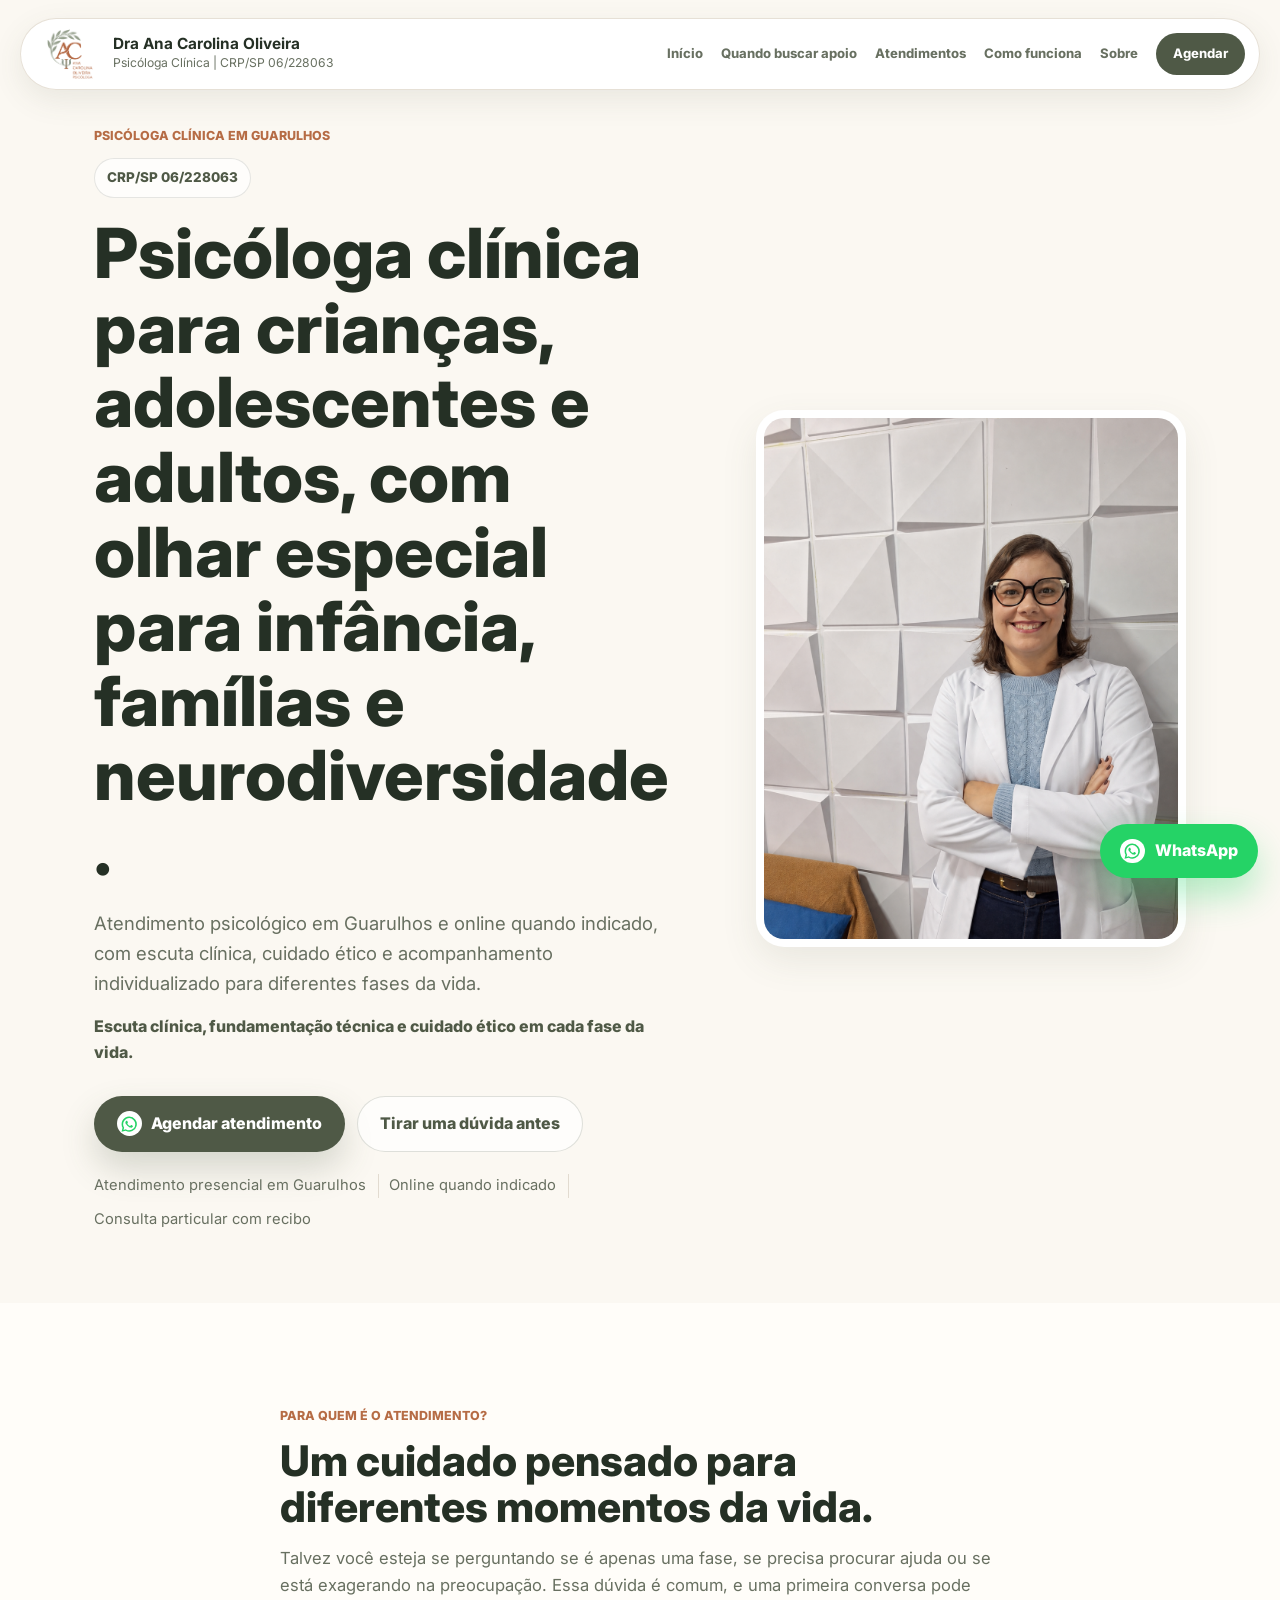
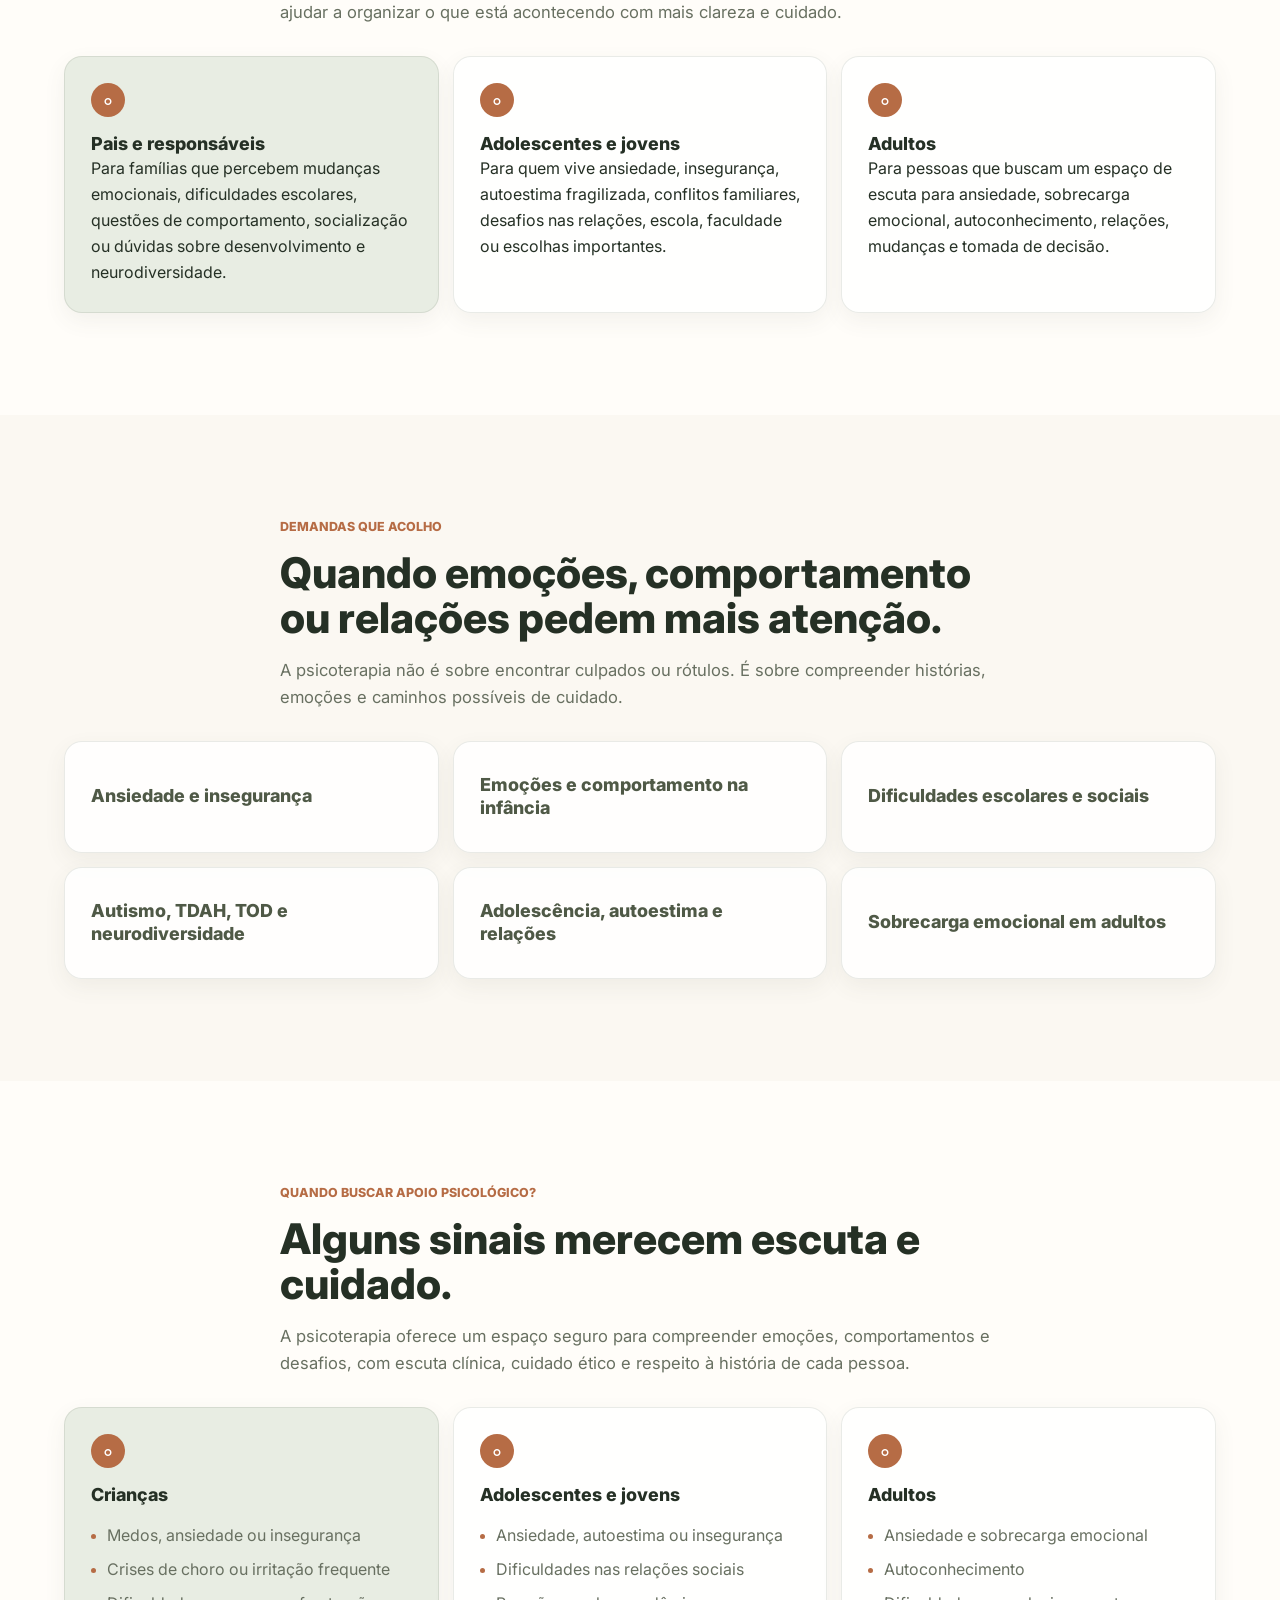
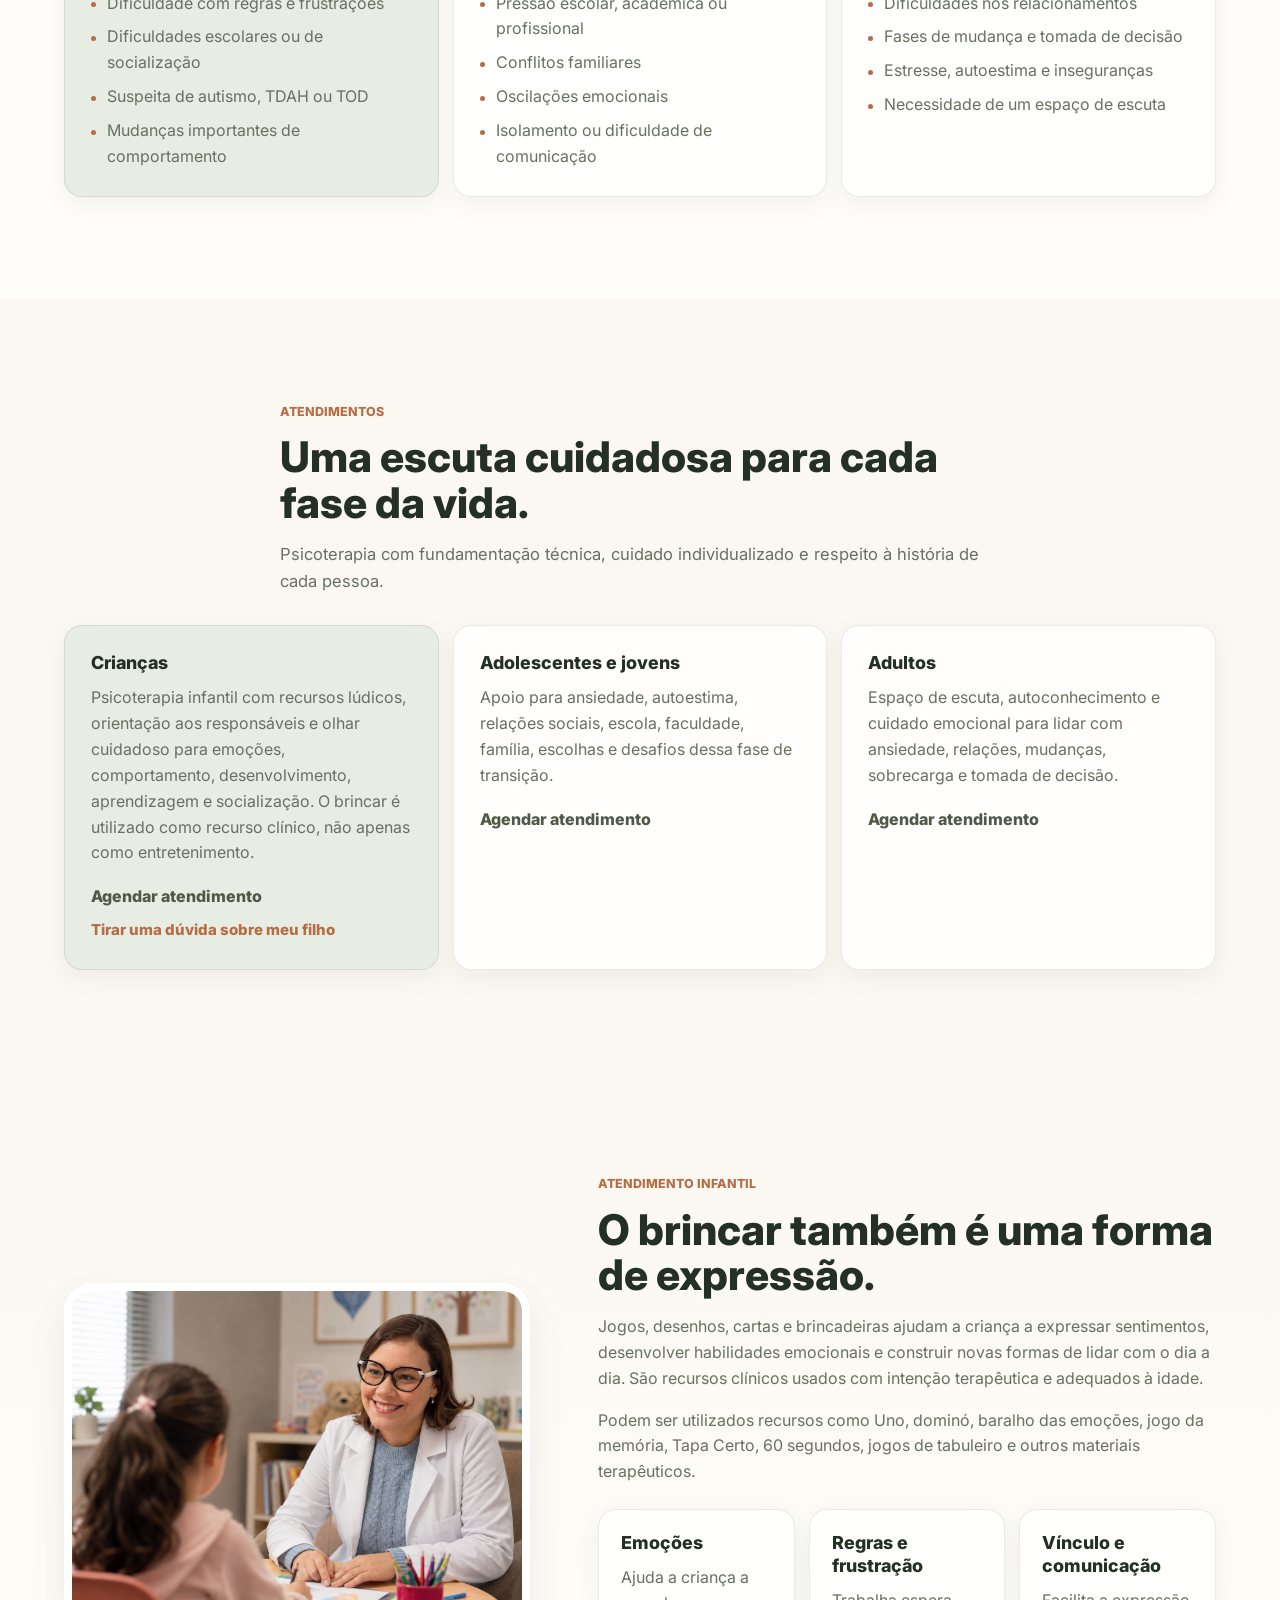
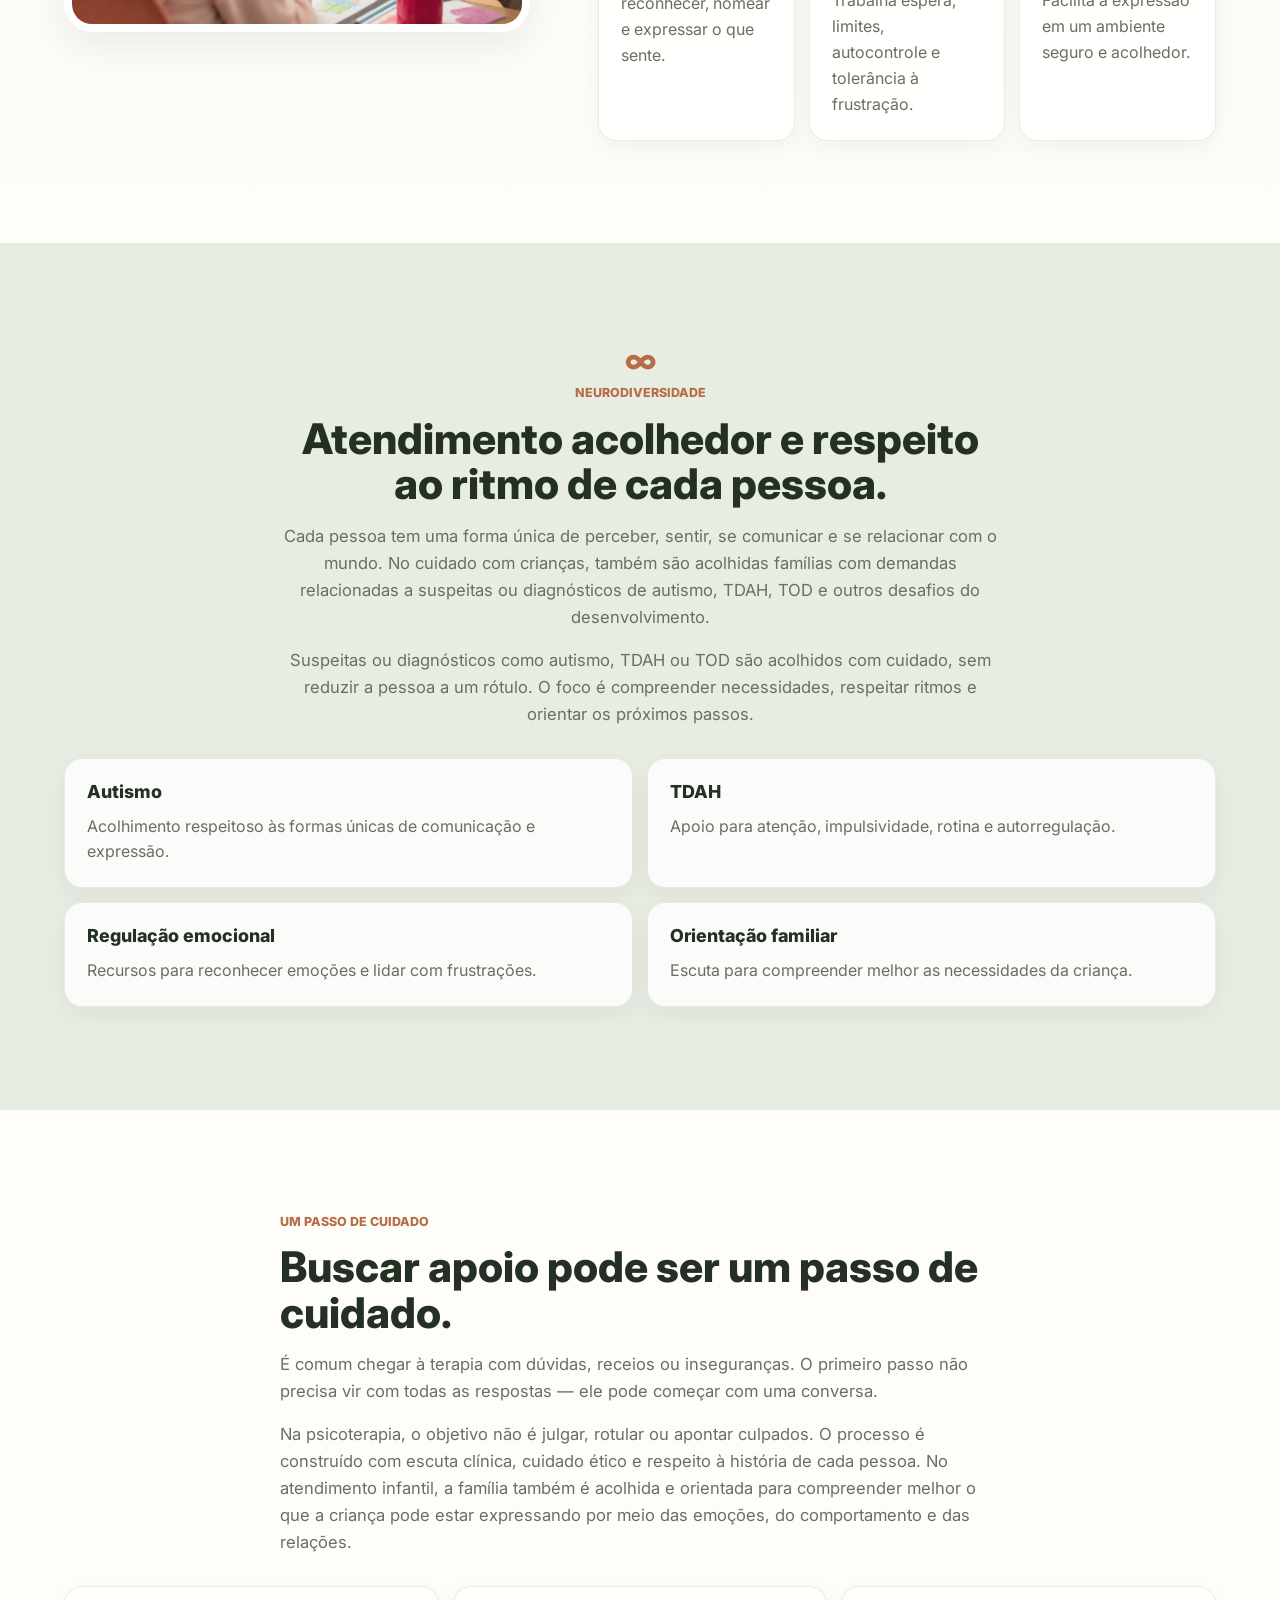
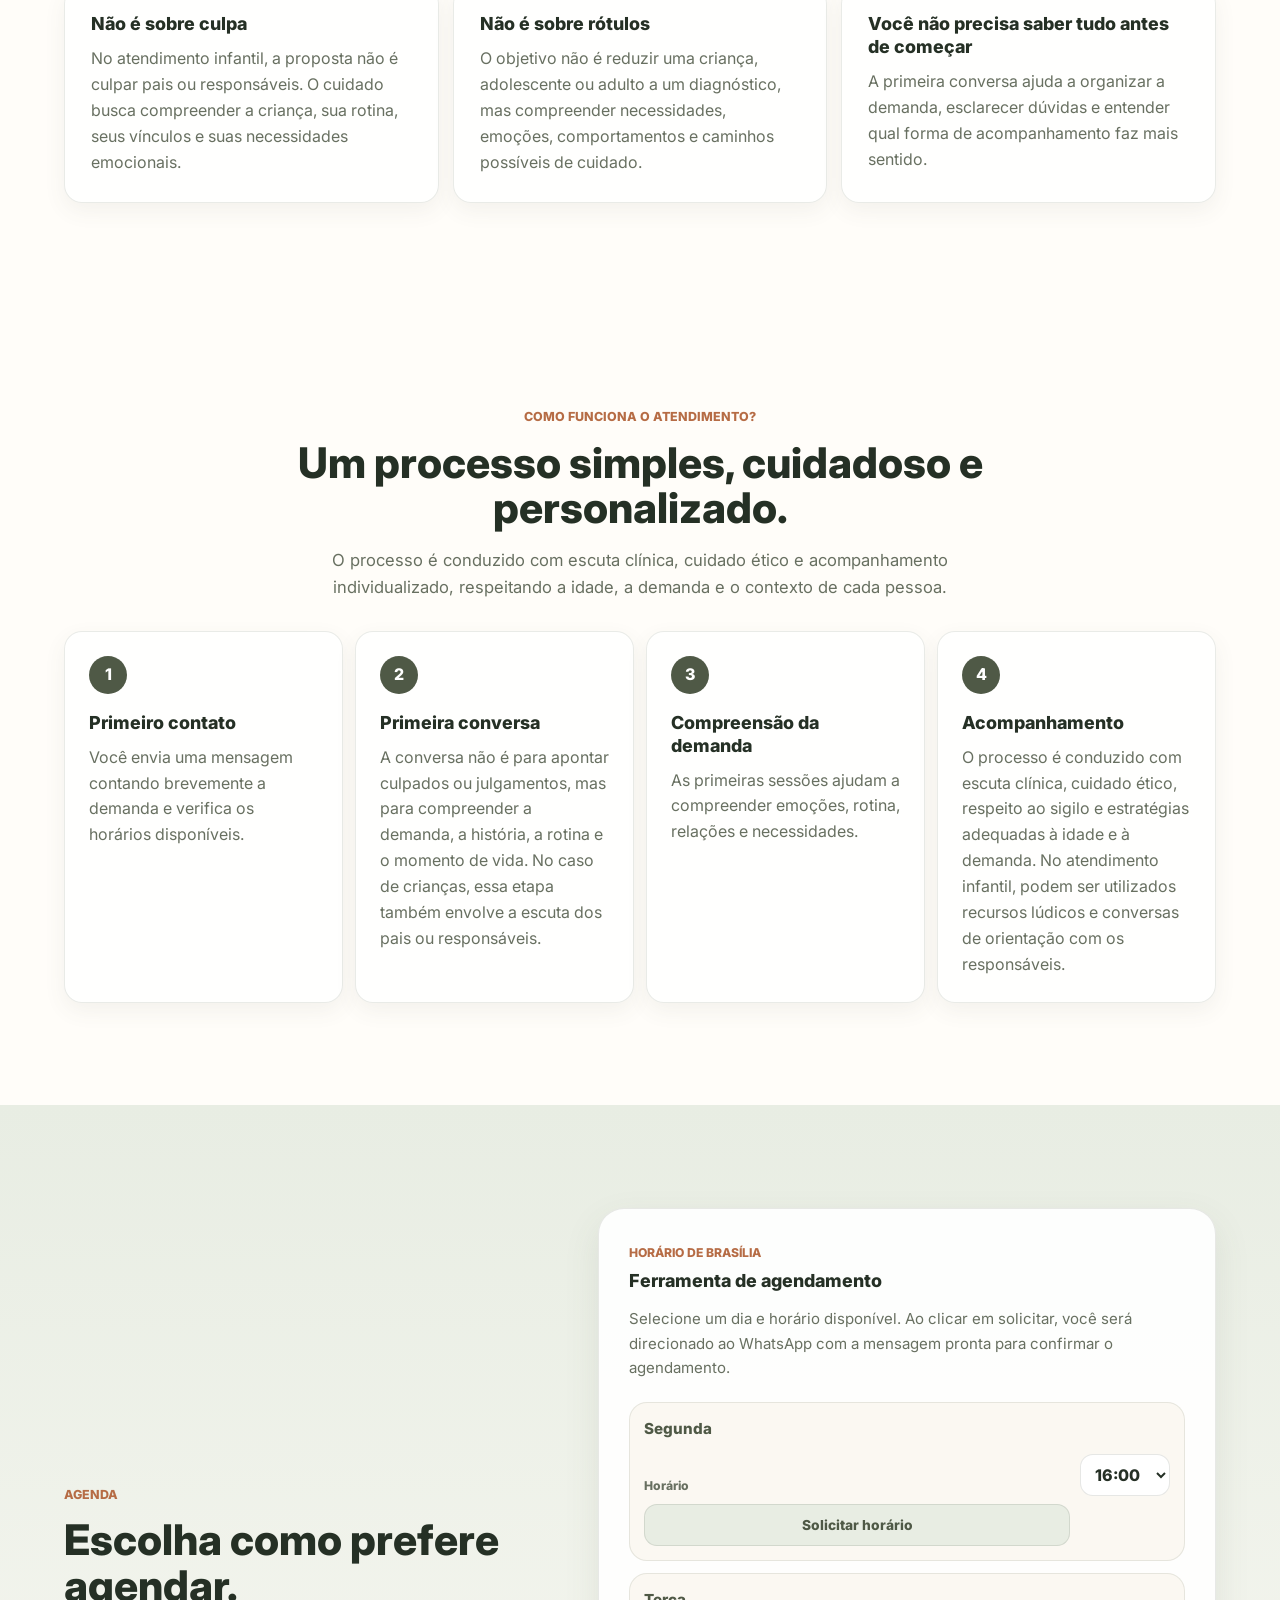
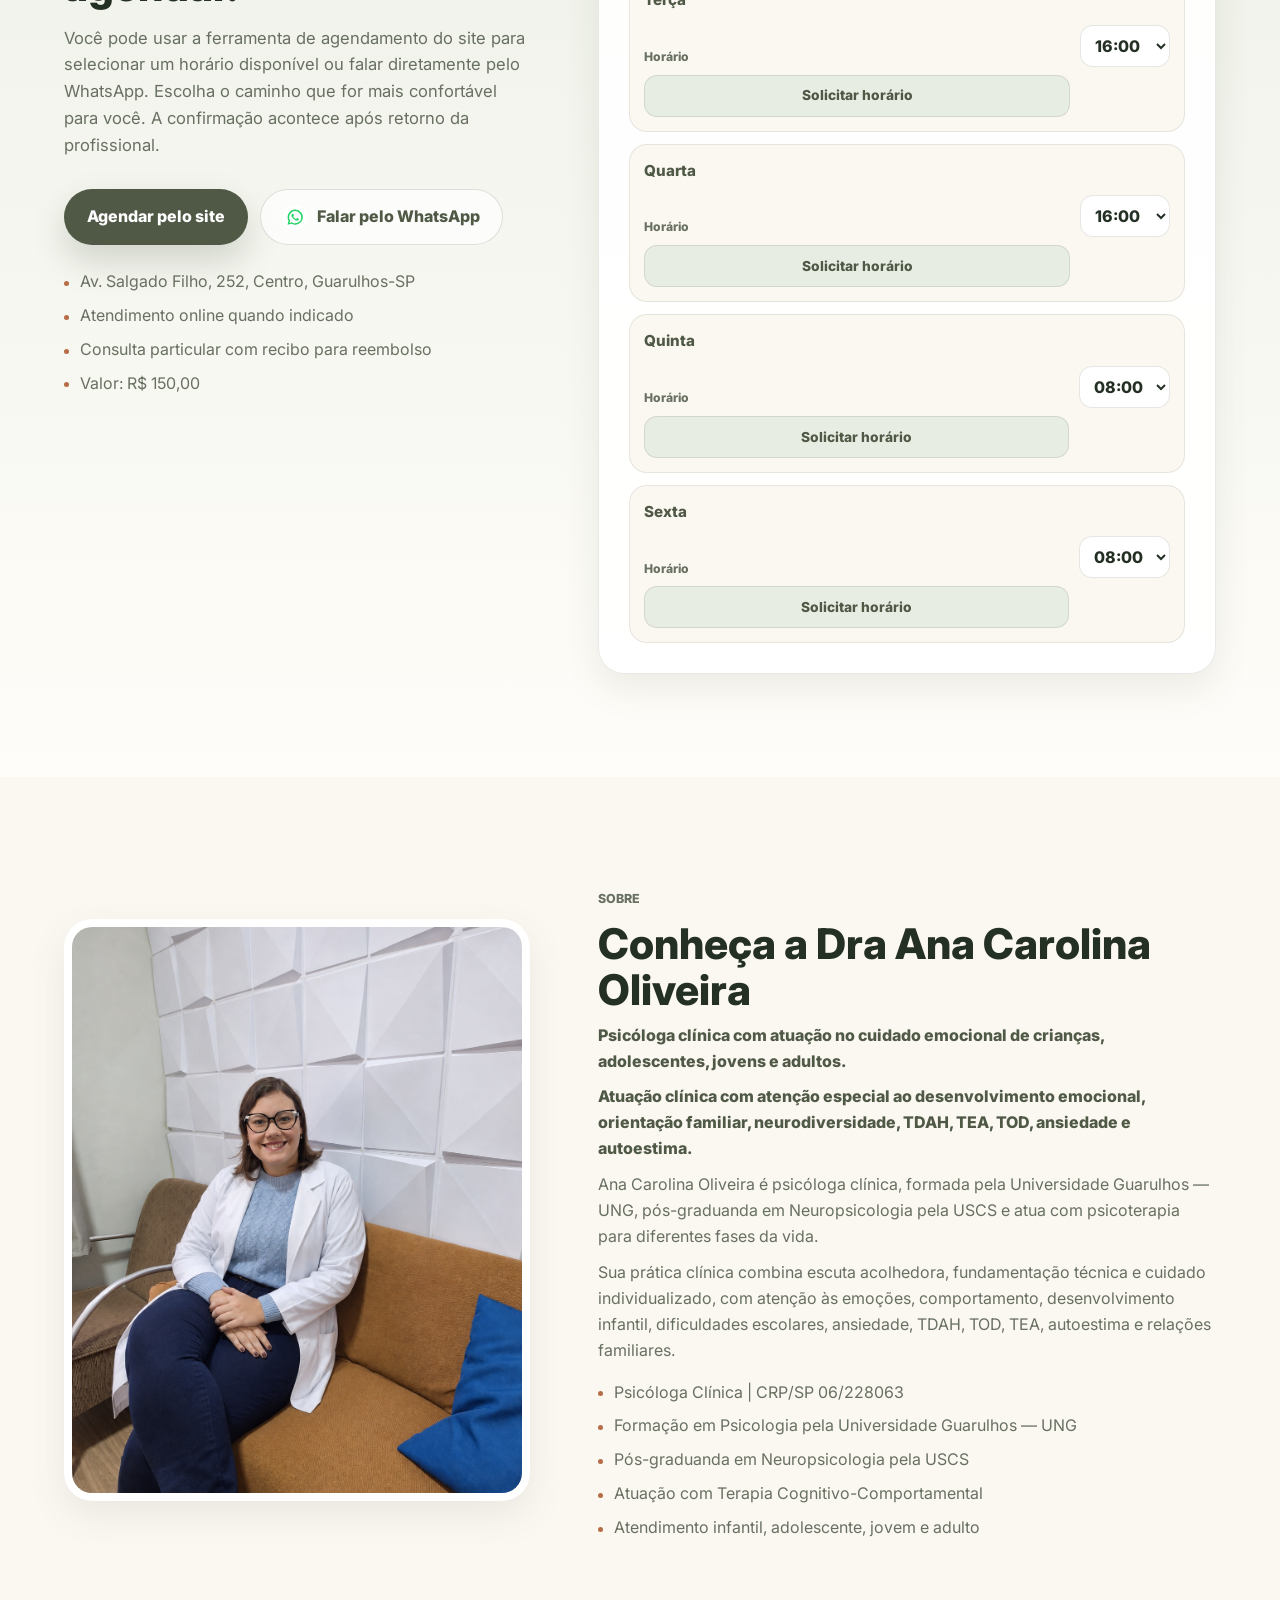
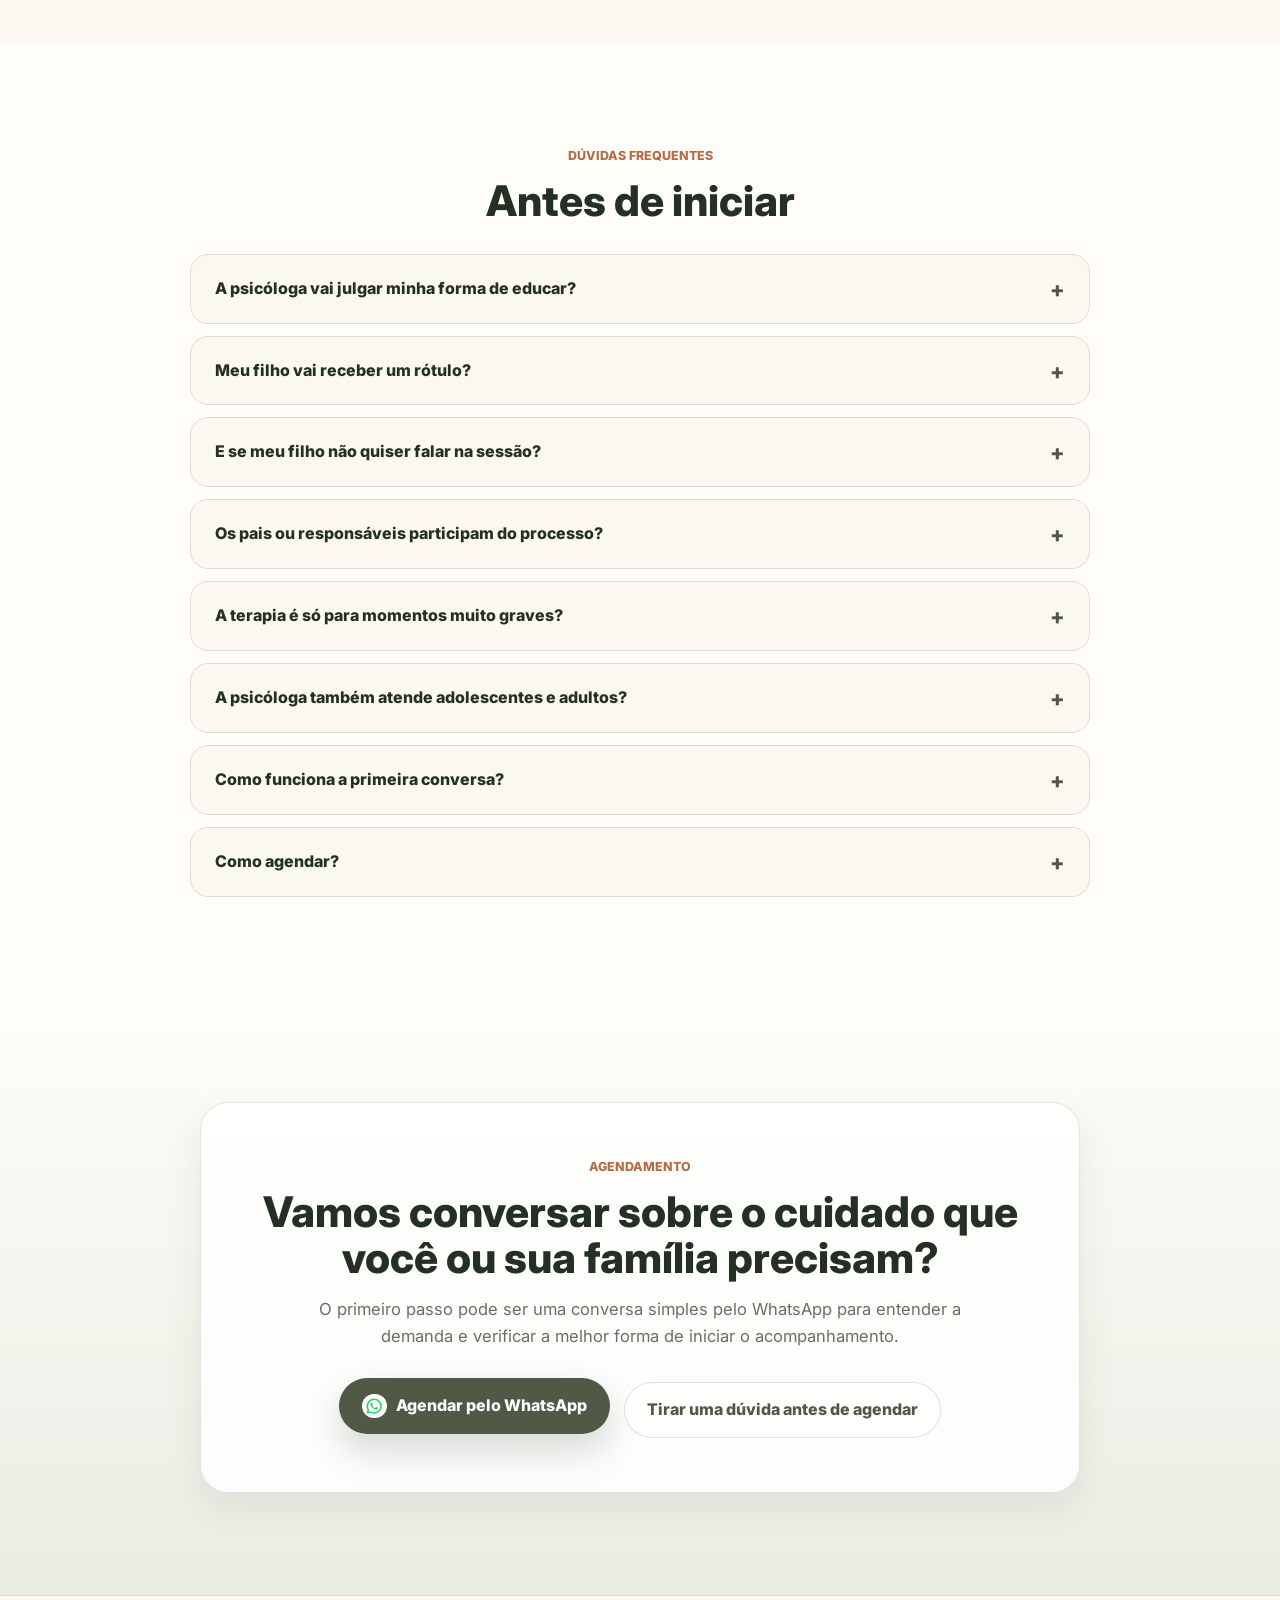
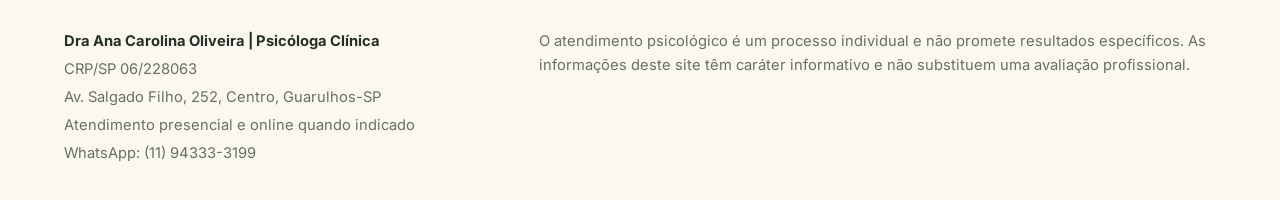
==== commit 1d427911: "Make WhatsApp CTA more visible" ====
--- a/index.html
+++ b/index.html
@@ -57,6 +57,11 @@
           <p class="trust-line">Escuta clínica, fundamentação técnica e cuidado ético em cada fase da vida.</p>
           <div class="hero-actions">
             <a class="button primary" href="https://wa.me/5511943333199" target="_blank" rel="noreferrer">
+              <span class="wa-icon" aria-hidden="true">
+                <svg viewBox="0 0 32 32" focusable="false">
+                  <path d="M16 2.7A13.2 13.2 0 0 0 4.4 22.3L2.7 29.3l7.1-1.8A13.2 13.2 0 1 0 16 2.7Zm0 23.9c-1.9 0-3.7-.5-5.4-1.5l-.4-.2-4.1 1.1 1.1-4-.3-.4A10.5 10.5 0 0 1 5.4 16 10.6 10.6 0 1 1 16 26.6Zm5.8-8c-.3-.2-1.9-.9-2.2-1-.3-.1-.5-.2-.7.2-.2.3-.8 1-1 1.2-.2.2-.4.2-.7.1-.3-.2-1.3-.5-2.6-1.6-1-.8-1.6-1.9-1.8-2.2-.2-.3 0-.5.1-.7l.5-.6c.2-.2.2-.3.3-.5.1-.2.1-.4 0-.6-.1-.2-.7-1.7-1-2.4-.3-.6-.5-.5-.7-.6h-.6c-.2 0-.6.1-.9.4-.3.3-1.1 1.1-1.1 2.7s1.1 3.1 1.3 3.3c.2.2 2.3 3.5 5.5 4.9.8.3 1.4.5 1.8.7.8.2 1.5.2 2 .1.6-.1 1.9-.8 2.2-1.5.3-.7.3-1.4.2-1.5-.1-.2-.3-.3-.6-.4Z" />
+                </svg>
+              </span>
               Agendar atendimento
             </a>
             <a
@@ -408,6 +413,11 @@
           <div class="schedule-actions">
             <a class="button primary" href="#horarios">Agendar pelo site</a>
             <a class="button ghost" href="https://wa.me/5511943333199" target="_blank" rel="noreferrer">
+              <span class="wa-icon" aria-hidden="true">
+                <svg viewBox="0 0 32 32" focusable="false">
+                  <path d="M16 2.7A13.2 13.2 0 0 0 4.4 22.3L2.7 29.3l7.1-1.8A13.2 13.2 0 1 0 16 2.7Zm0 23.9c-1.9 0-3.7-.5-5.4-1.5l-.4-.2-4.1 1.1 1.1-4-.3-.4A10.5 10.5 0 0 1 5.4 16 10.6 10.6 0 1 1 16 26.6Zm5.8-8c-.3-.2-1.9-.9-2.2-1-.3-.1-.5-.2-.7.2-.2.3-.8 1-1 1.2-.2.2-.4.2-.7.1-.3-.2-1.3-.5-2.6-1.6-1-.8-1.6-1.9-1.8-2.2-.2-.3 0-.5.1-.7l.5-.6c.2-.2.2-.3.3-.5.1-.2.1-.4 0-.6-.1-.2-.7-1.7-1-2.4-.3-.6-.5-.5-.7-.6h-.6c-.2 0-.6.1-.9.4-.3.3-1.1 1.1-1.1 2.7s1.1 3.1 1.3 3.3c.2.2 2.3 3.5 5.5 4.9.8.3 1.4.5 1.8.7.8.2 1.5.2 2 .1.6-.1 1.9-.8 2.2-1.5.3-.7.3-1.4.2-1.5-.1-.2-.3-.3-.6-.4Z" />
+                </svg>
+              </span>
               Falar pelo WhatsApp
             </a>
           </div>
@@ -519,6 +529,11 @@
             verificar a melhor forma de iniciar o acompanhamento.
           </p>
           <a class="button primary" href="https://wa.me/5511943333199" target="_blank" rel="noreferrer">
+            <span class="wa-icon" aria-hidden="true">
+              <svg viewBox="0 0 32 32" focusable="false">
+                <path d="M16 2.7A13.2 13.2 0 0 0 4.4 22.3L2.7 29.3l7.1-1.8A13.2 13.2 0 1 0 16 2.7Zm0 23.9c-1.9 0-3.7-.5-5.4-1.5l-.4-.2-4.1 1.1 1.1-4-.3-.4A10.5 10.5 0 0 1 5.4 16 10.6 10.6 0 1 1 16 26.6Zm5.8-8c-.3-.2-1.9-.9-2.2-1-.3-.1-.5-.2-.7.2-.2.3-.8 1-1 1.2-.2.2-.4.2-.7.1-.3-.2-1.3-.5-2.6-1.6-1-.8-1.6-1.9-1.8-2.2-.2-.3 0-.5.1-.7l.5-.6c.2-.2.2-.3.3-.5.1-.2.1-.4 0-.6-.1-.2-.7-1.7-1-2.4-.3-.6-.5-.5-.7-.6h-.6c-.2 0-.6.1-.9.4-.3.3-1.1 1.1-1.1 2.7s1.1 3.1 1.3 3.3c.2.2 2.3 3.5 5.5 4.9.8.3 1.4.5 1.8.7.8.2 1.5.2 2 .1.6-.1 1.9-.8 2.2-1.5.3-.7.3-1.4.2-1.5-.1-.2-.3-.3-.6-.4Z" />
+              </svg>
+            </span>
             Agendar pelo WhatsApp
           </a>
           <a
@@ -540,6 +555,11 @@
       rel="noreferrer"
       aria-label="Agendar pelo WhatsApp"
     >
+      <span class="wa-icon" aria-hidden="true">
+        <svg viewBox="0 0 32 32" focusable="false">
+          <path d="M16 2.7A13.2 13.2 0 0 0 4.4 22.3L2.7 29.3l7.1-1.8A13.2 13.2 0 1 0 16 2.7Zm0 23.9c-1.9 0-3.7-.5-5.4-1.5l-.4-.2-4.1 1.1 1.1-4-.3-.4A10.5 10.5 0 0 1 5.4 16 10.6 10.6 0 1 1 16 26.6Zm5.8-8c-.3-.2-1.9-.9-2.2-1-.3-.1-.5-.2-.7.2-.2.3-.8 1-1 1.2-.2.2-.4.2-.7.1-.3-.2-1.3-.5-2.6-1.6-1-.8-1.6-1.9-1.8-2.2-.2-.3 0-.5.1-.7l.5-.6c.2-.2.2-.3.3-.5.1-.2.1-.4 0-.6-.1-.2-.7-1.7-1-2.4-.3-.6-.5-.5-.7-.6h-.6c-.2 0-.6.1-.9.4-.3.3-1.1 1.1-1.1 2.7s1.1 3.1 1.3 3.3c.2.2 2.3 3.5 5.5 4.9.8.3 1.4.5 1.8.7.8.2 1.5.2 2 .1.6-.1 1.9-.8 2.2-1.5.3-.7.3-1.4.2-1.5-.1-.2-.3-.3-.6-.4Z" />
+        </svg>
+      </span>
       WhatsApp
     </a>
 
--- a/styles.css
+++ b/styles.css
@@ -273,6 +273,7 @@
   display: inline-flex;
   align-items: center;
   justify-content: center;
+  gap: 9px;
   min-height: 52px;
   padding: 14px 22px;
   border: 1px solid transparent;
@@ -280,6 +281,23 @@
   font-weight: 800;
   text-align: center;
   transition: transform 0.18s ease, box-shadow 0.18s ease, background 0.18s ease;
+}
+
+.wa-icon {
+  display: inline-grid;
+  place-items: center;
+  flex: 0 0 auto;
+  width: 1.55em;
+  height: 1.55em;
+  border-radius: 50%;
+  background: var(--white);
+  line-height: 0;
+}
+
+.wa-icon svg {
+  width: 1.15em;
+  height: 1.15em;
+  fill: #25d366;
 }
 
 .button:hover {
@@ -818,13 +836,18 @@
   display: inline-flex;
   align-items: center;
   justify-content: center;
+  gap: 10px;
   min-height: 54px;
   padding: 14px 20px;
   border-radius: 999px;
   color: var(--white);
-  background: var(--sage-deep);
-  box-shadow: 0 18px 34px rgba(79, 89, 70, 0.24);
-  font-weight: 800;
+  background: #25d366;
+  box-shadow: 0 18px 34px rgba(37, 211, 102, 0.32);
+  font-weight: 800;
+}
+
+.floating-whatsapp .wa-icon {
+  font-size: 1rem;
 }
 
 .footer {
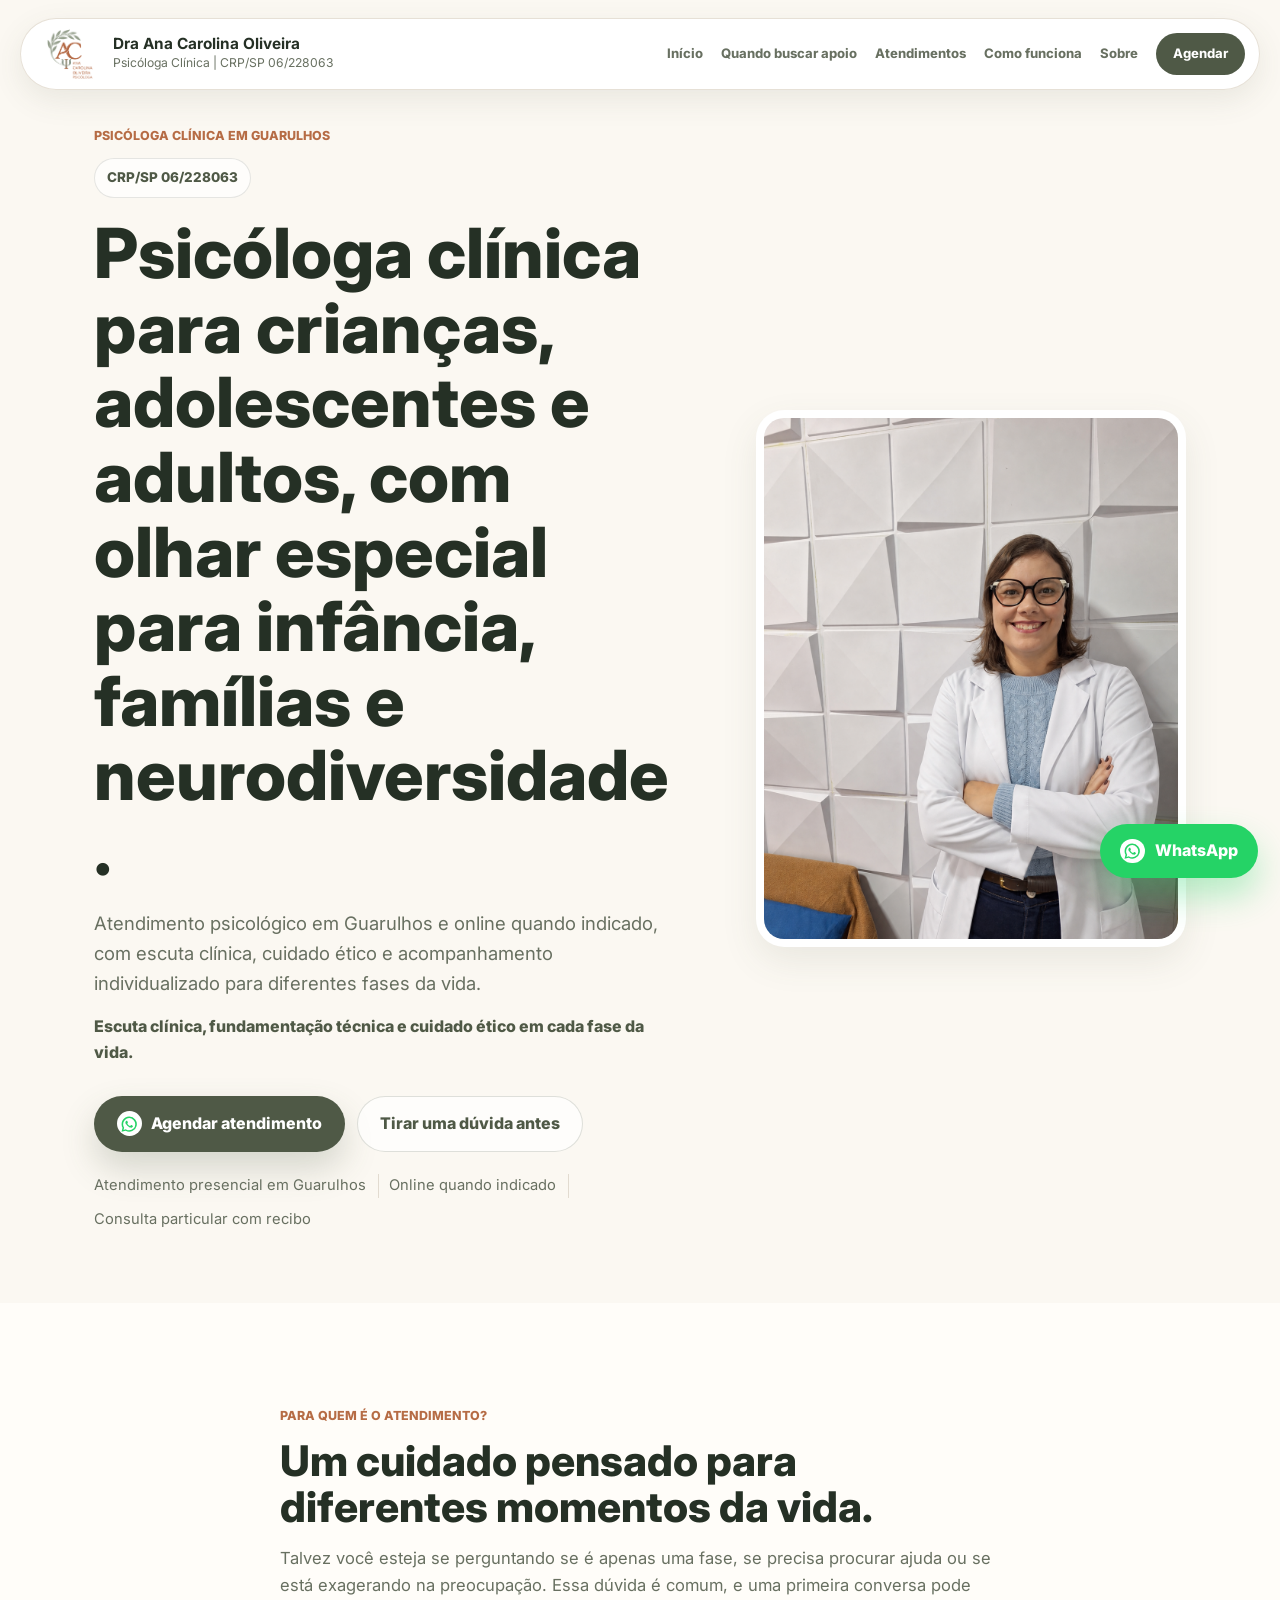
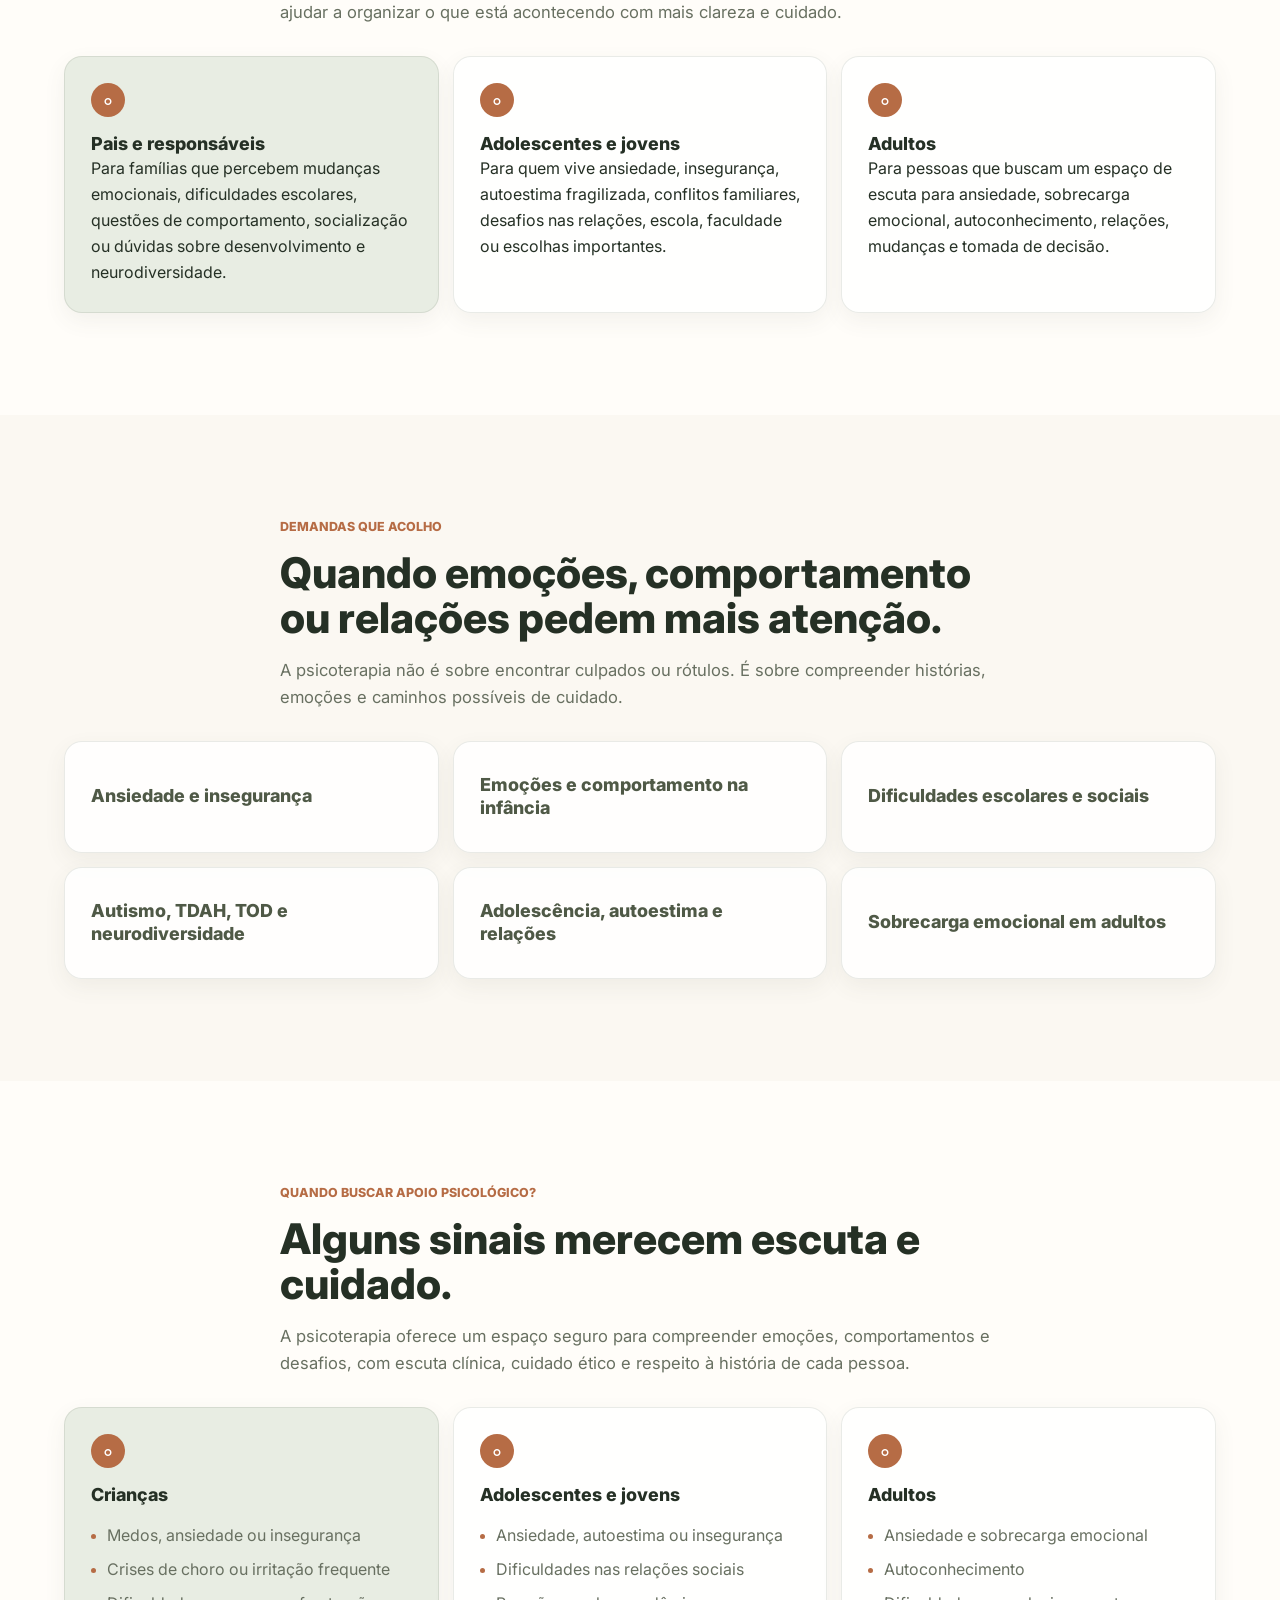
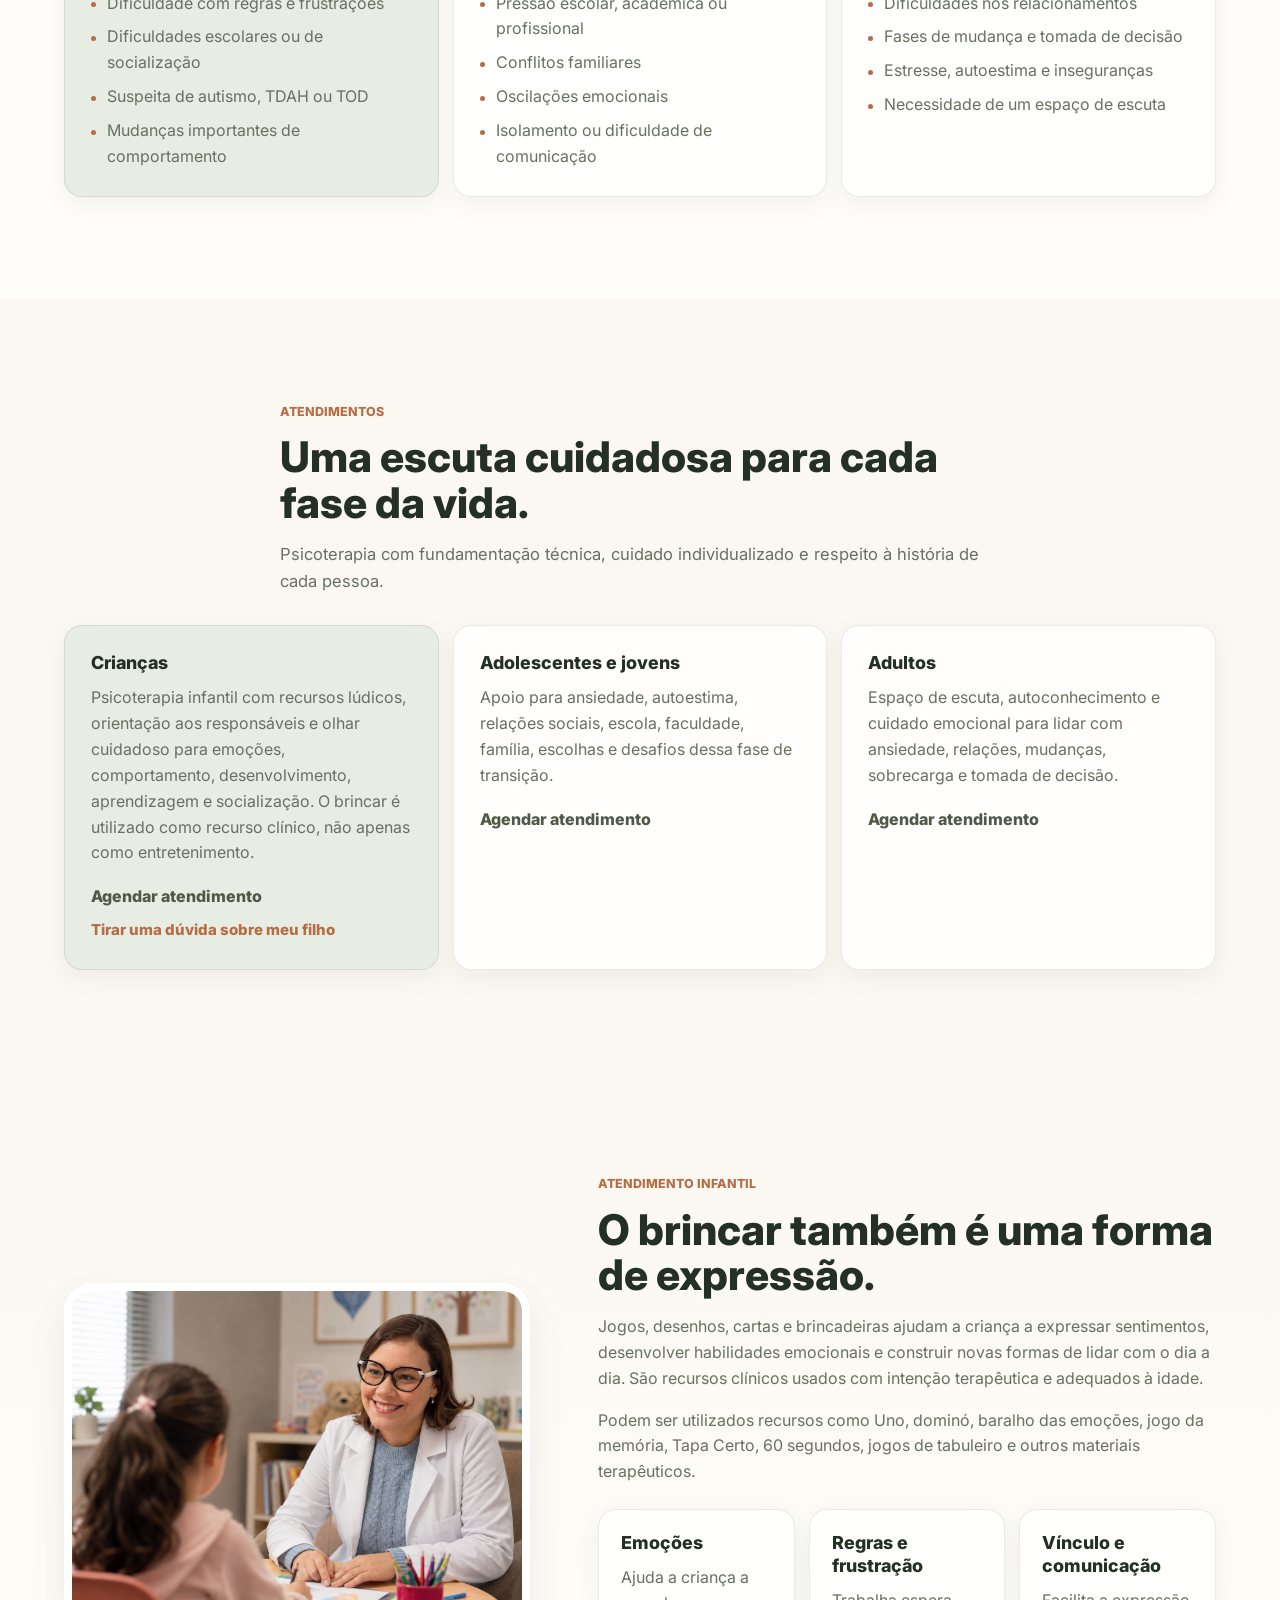
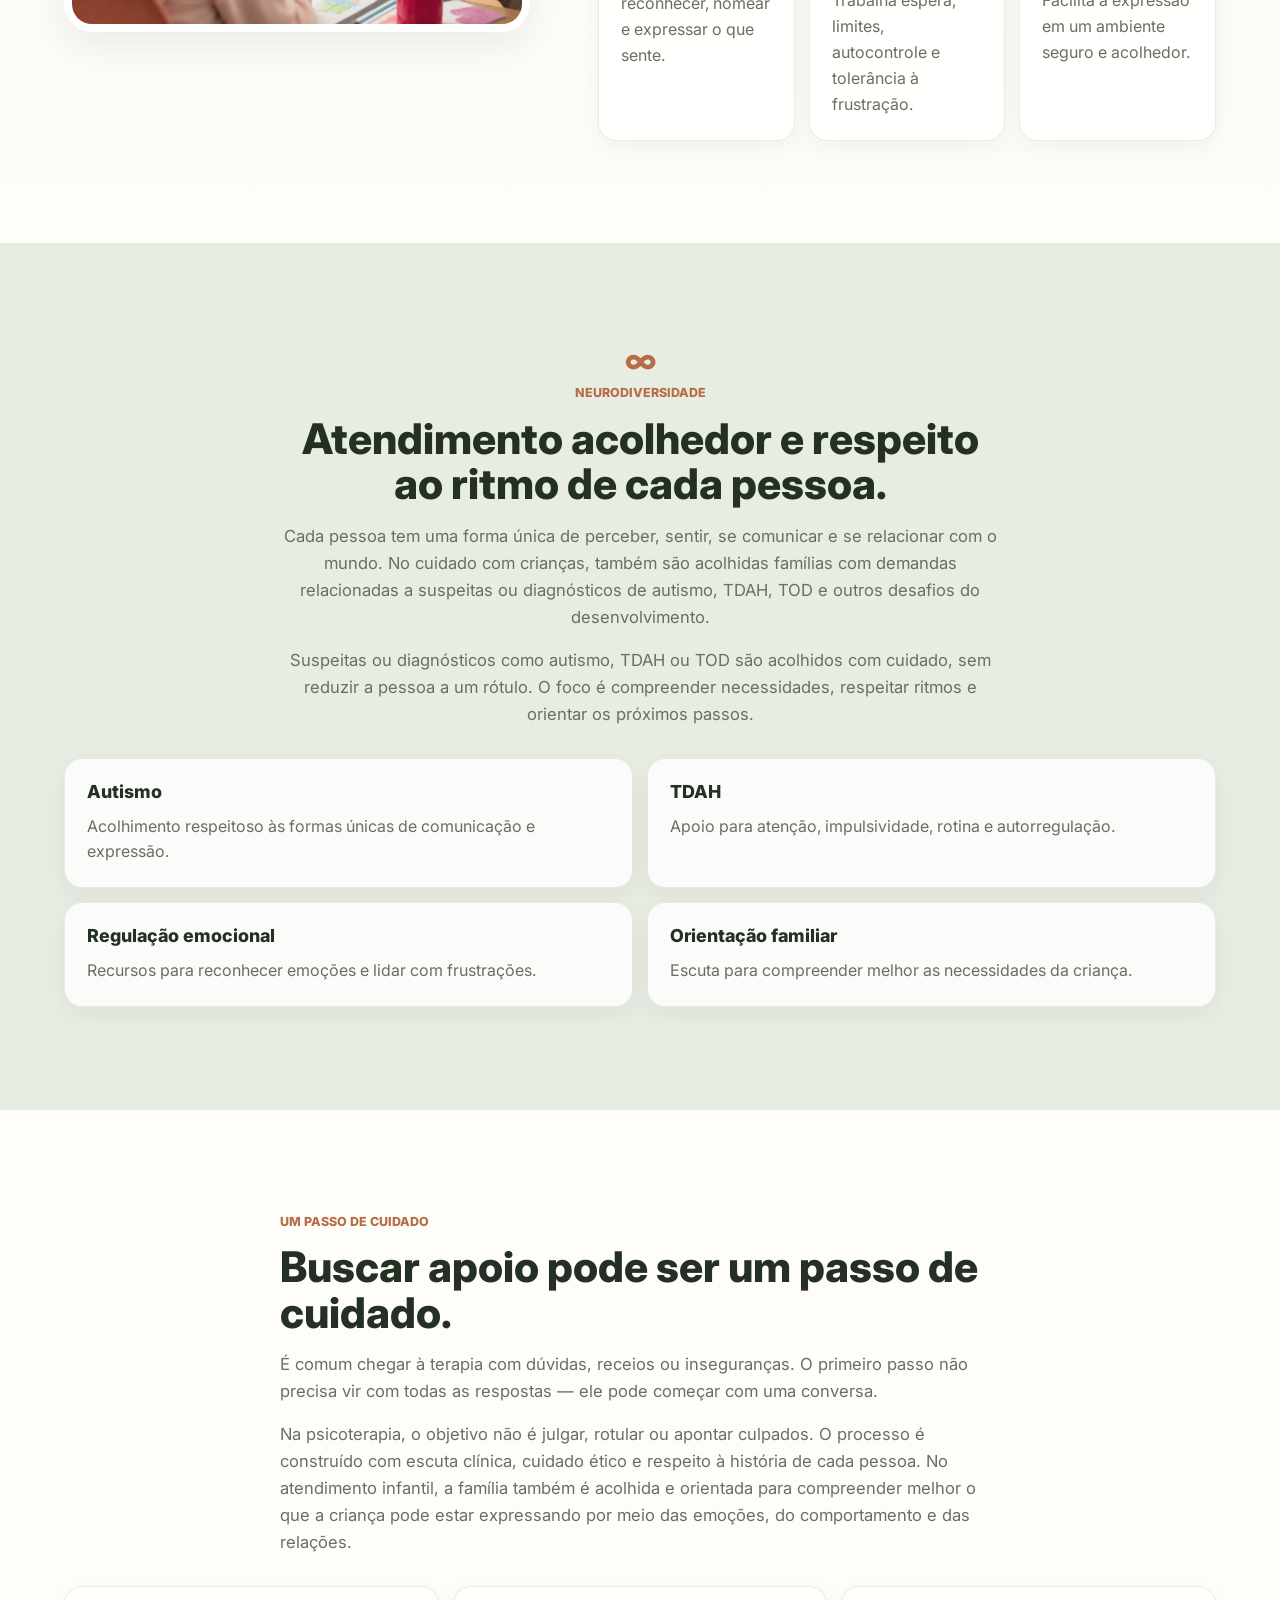
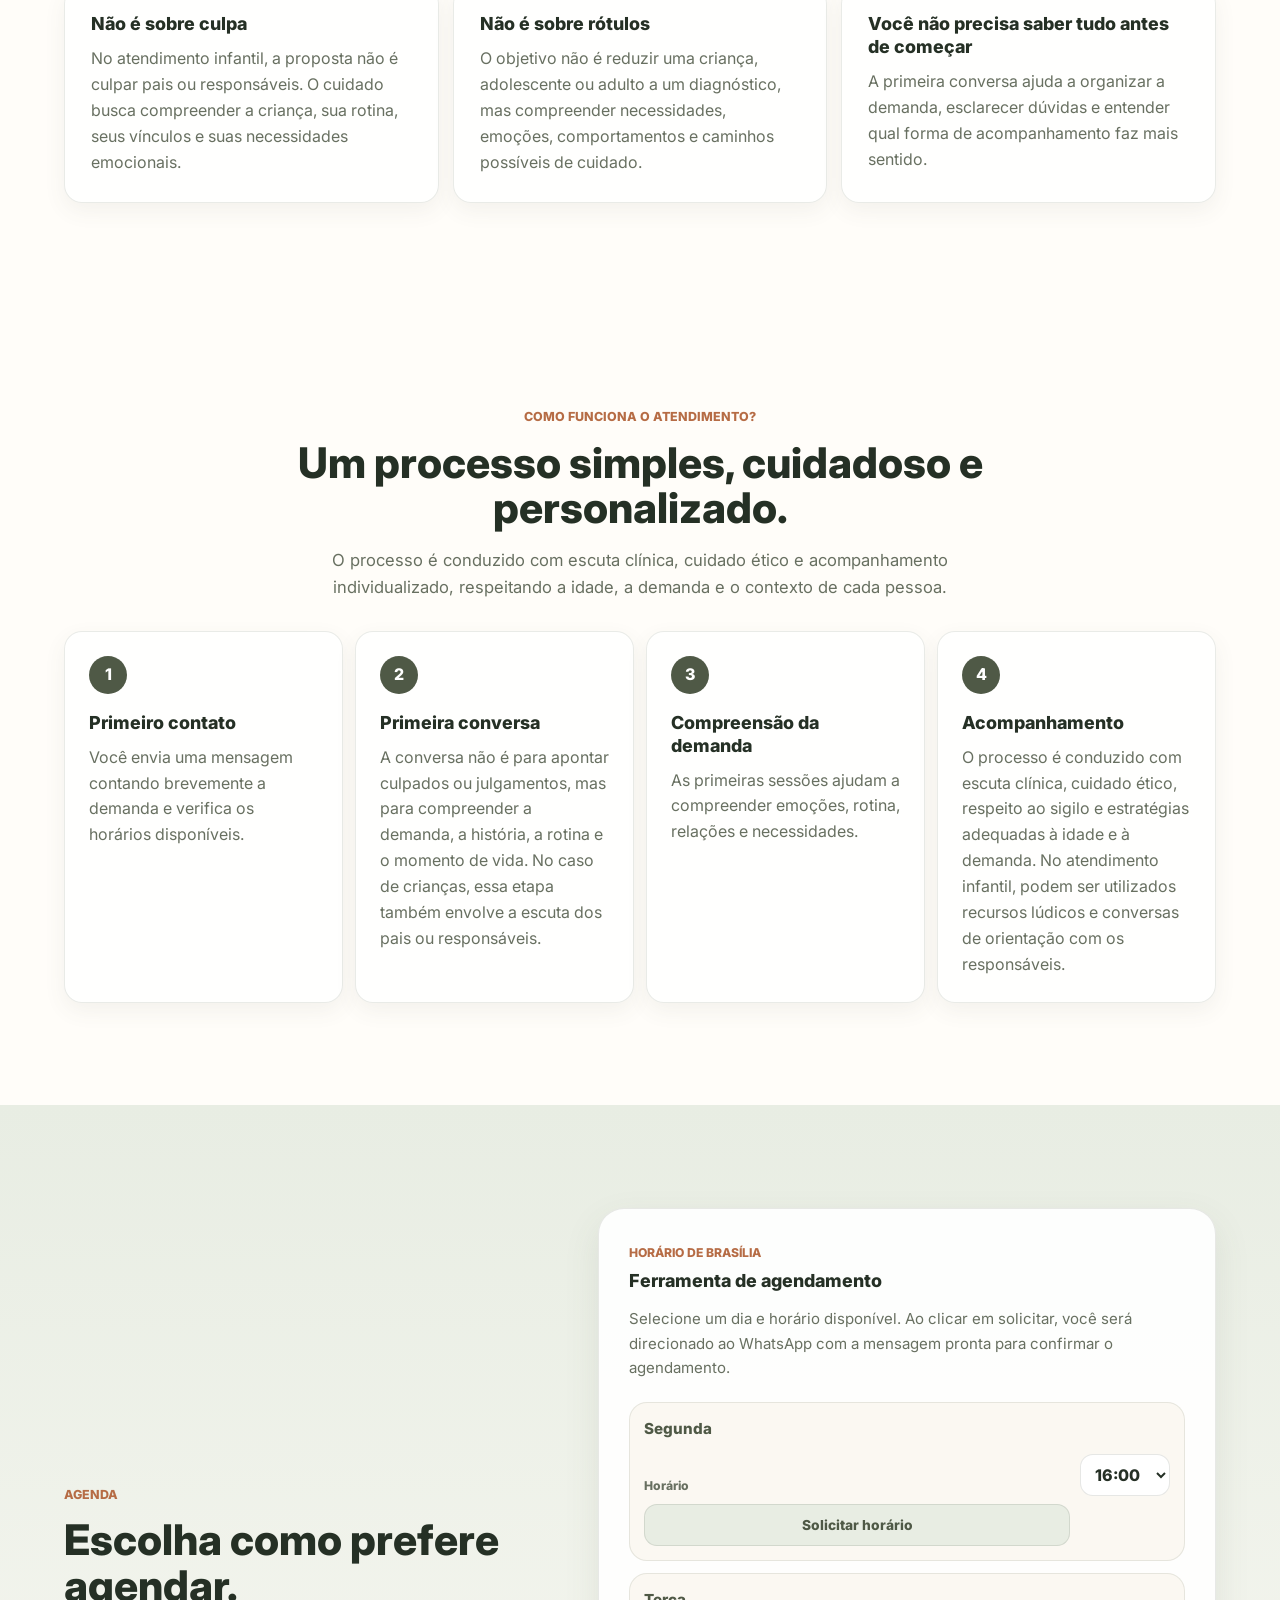
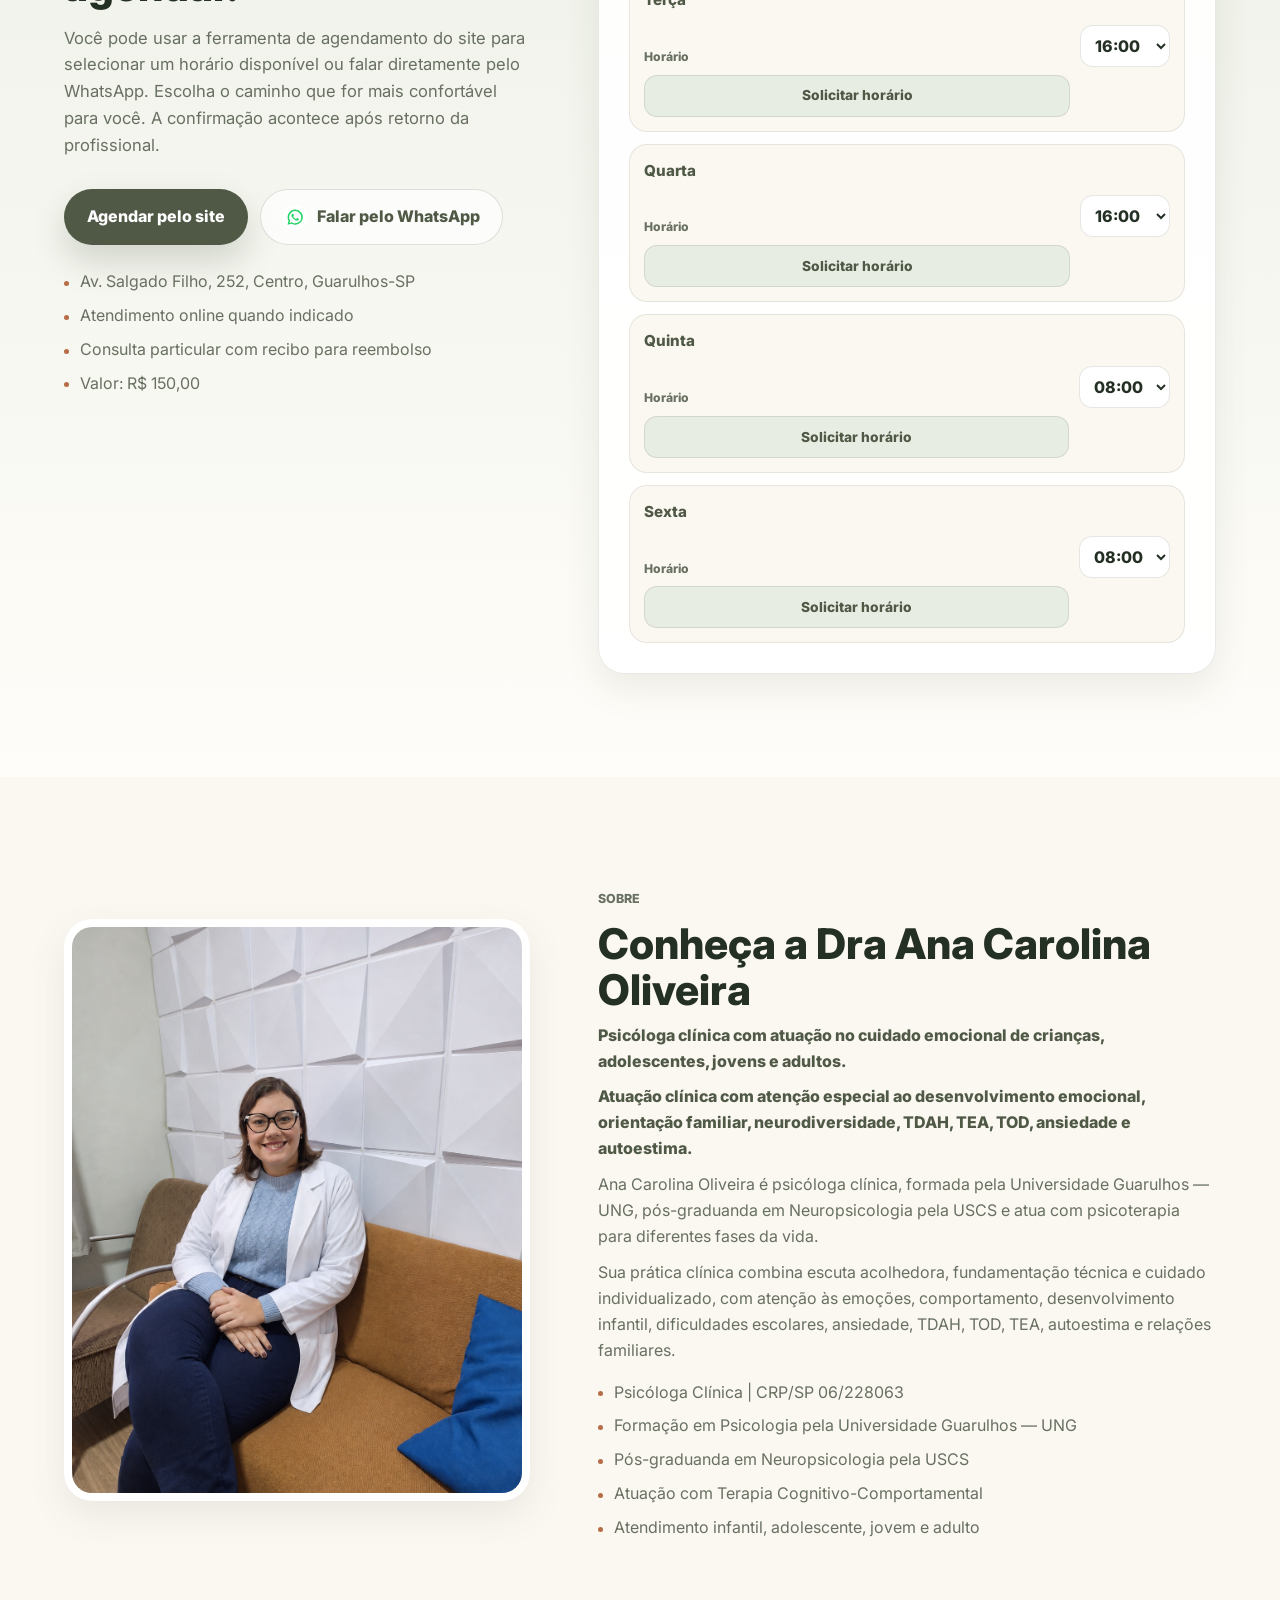
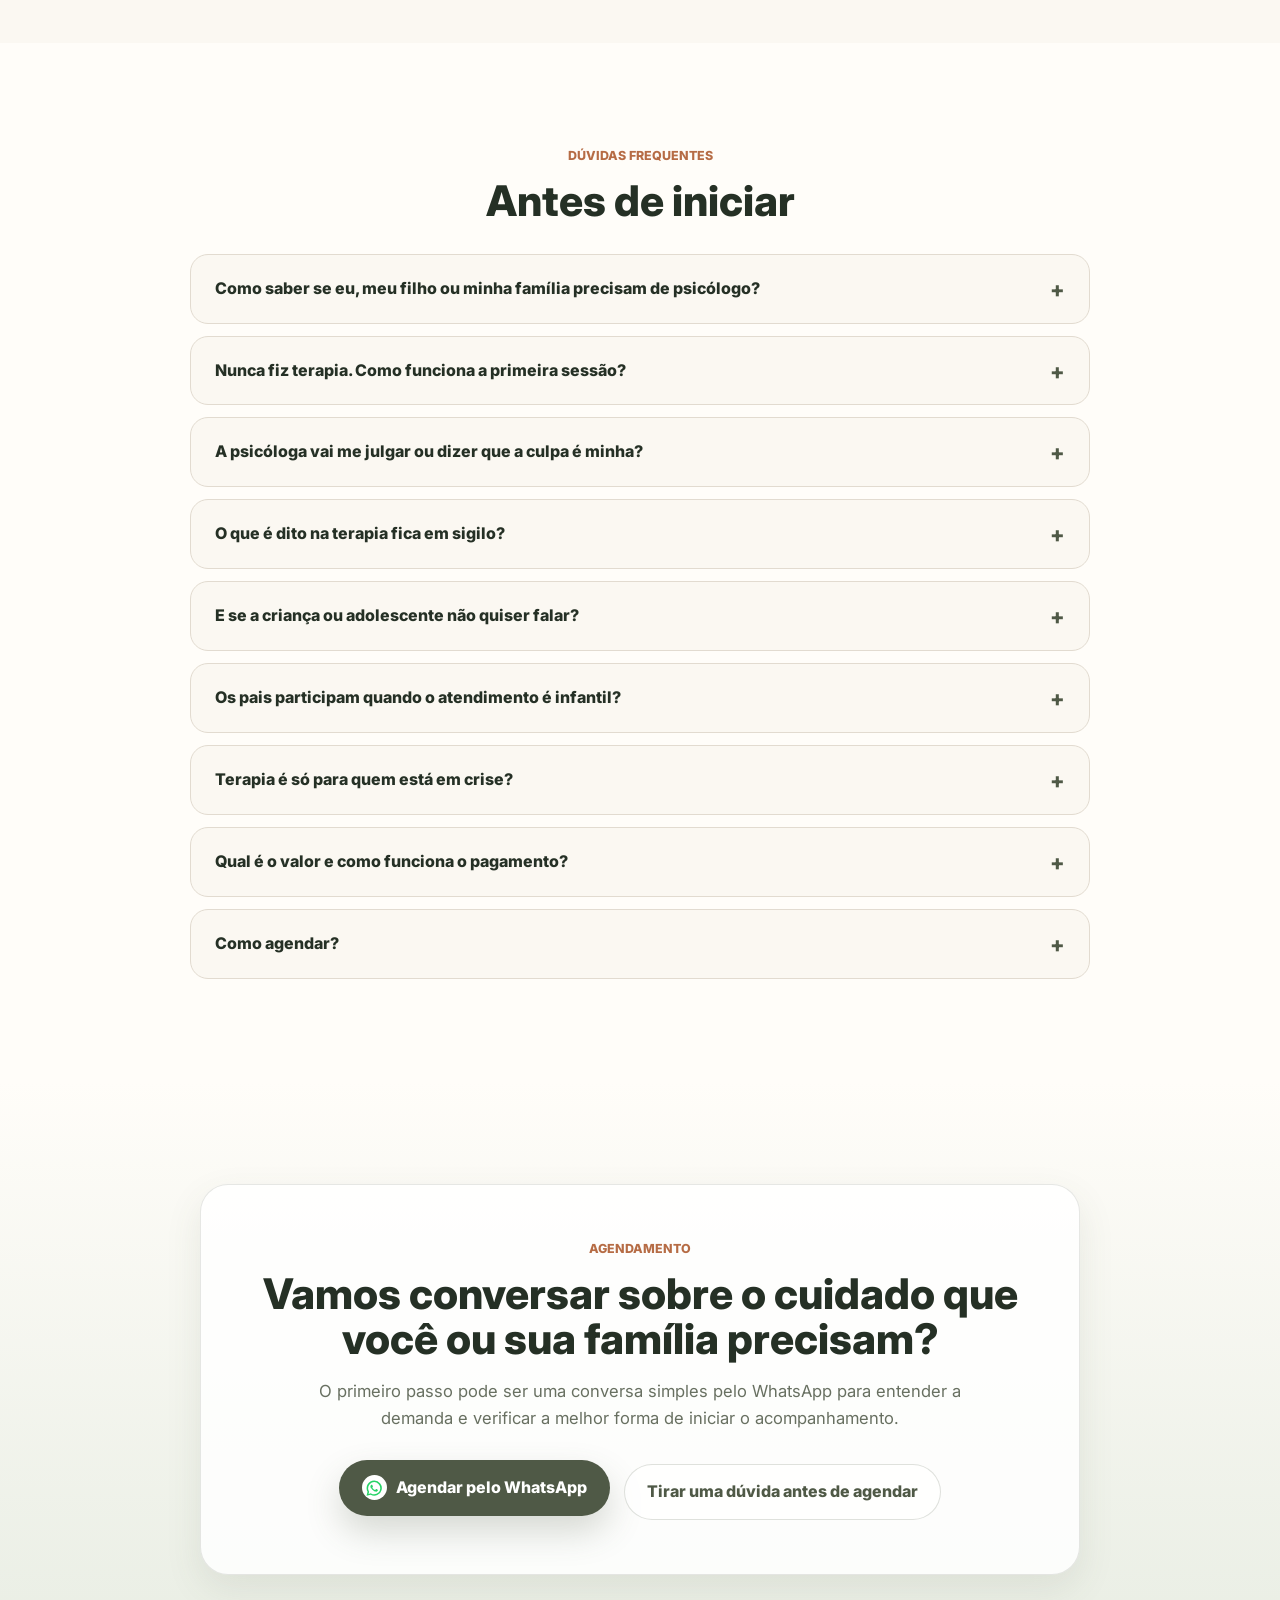
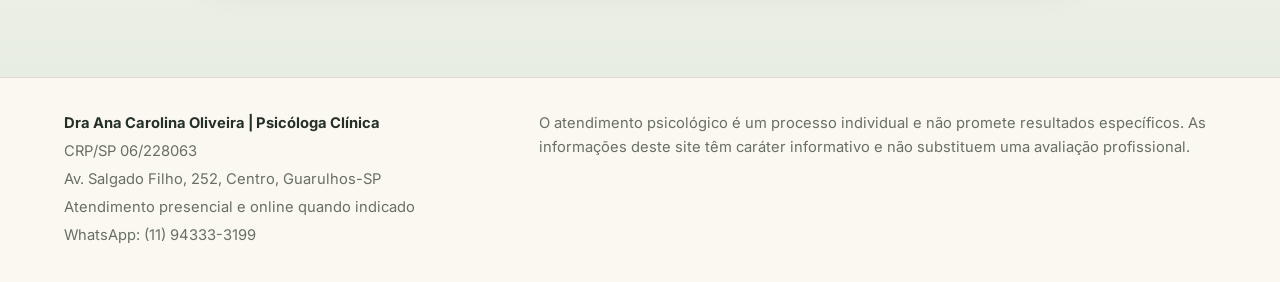
==== commit a39f0d39: "Refine FAQ for first-time patients" ====
--- a/index.html
+++ b/index.html
@@ -486,32 +486,36 @@
         </div>
         <div class="faq-list" data-faq-list>
           <article class="faq-item">
-            <button class="faq-question" type="button" aria-expanded="false">A psicóloga vai julgar minha forma de educar?</button>
-            <div class="faq-answer" hidden><p>Não. No atendimento infantil, a proposta não é julgar pais ou responsáveis, mas compreender o contexto da criança e construir caminhos possíveis junto com a família.</p></div>
-          </article>
-          <article class="faq-item">
-            <button class="faq-question" type="button" aria-expanded="false">Meu filho vai receber um rótulo?</button>
-            <div class="faq-answer" hidden><p>A psicoterapia não tem como objetivo rotular a criança. Quando há suspeitas relacionadas ao desenvolvimento, atenção ou comportamento, o cuidado é feito com responsabilidade, observação clínica e orientação sobre os próximos passos.</p></div>
-          </article>
-          <article class="faq-item">
-            <button class="faq-question" type="button" aria-expanded="false">E se meu filho não quiser falar na sessão?</button>
-            <div class="faq-answer" hidden><p>No atendimento infantil, a criança pode se expressar por meio do brincar, de jogos, desenhos, histórias e outras atividades adequadas à idade. O vínculo é construído aos poucos, respeitando o tempo da criança.</p></div>
-          </article>
-          <article class="faq-item">
-            <button class="faq-question" type="button" aria-expanded="false">Os pais ou responsáveis participam do processo?</button>
-            <div class="faq-answer" hidden><p>Sim. No atendimento infantil, pais ou responsáveis participam por meio de conversas de orientação. O acompanhamento respeita o sigilo da criança, mas mantém a família orientada sobre o processo e os próximos passos.</p></div>
-          </article>
-          <article class="faq-item">
-            <button class="faq-question" type="button" aria-expanded="false">A terapia é só para momentos muito graves?</button>
-            <div class="faq-answer" hidden><p>Não. A psicoterapia também pode ajudar em momentos de dúvida, mudança, ansiedade, sobrecarga, conflitos, insegurança ou busca por autoconhecimento.</p></div>
-          </article>
-          <article class="faq-item">
-            <button class="faq-question" type="button" aria-expanded="false">A psicóloga também atende adolescentes e adultos?</button>
-            <div class="faq-answer" hidden><p>Sim. Além do atendimento infantil, também são realizados atendimentos para adolescentes, jovens e adultos, considerando as demandas e o momento de vida de cada pessoa.</p></div>
-          </article>
-          <article class="faq-item">
-            <button class="faq-question" type="button" aria-expanded="false">Como funciona a primeira conversa?</button>
-            <div class="faq-answer" hidden><p>A primeira conversa ajuda a compreender a demanda, esclarecer dúvidas e avaliar com cuidado quais próximos passos fazem sentido.</p></div>
+            <button class="faq-question" type="button" aria-expanded="false">Como saber se eu, meu filho ou minha família precisam de psicólogo?</button>
+            <div class="faq-answer" hidden><p>Alguns sinais podem indicar que é hora de buscar apoio: ansiedade frequente, mudanças de comportamento, irritabilidade, isolamento, dificuldades escolares, conflitos familiares, sobrecarga emocional ou sofrimento que começa a atrapalhar a rotina. A primeira conversa ajuda a entender melhor a demanda.</p></div>
+          </article>
+          <article class="faq-item">
+            <button class="faq-question" type="button" aria-expanded="false">Nunca fiz terapia. Como funciona a primeira sessão?</button>
+            <div class="faq-answer" hidden><p>A primeira sessão é um momento de escuta e compreensão da demanda. Você não precisa chegar sabendo explicar tudo. A conversa ajuda a organizar o que está acontecendo, tirar dúvidas e pensar nos próximos passos do acompanhamento.</p></div>
+          </article>
+          <article class="faq-item">
+            <button class="faq-question" type="button" aria-expanded="false">A psicóloga vai me julgar ou dizer que a culpa é minha?</button>
+            <div class="faq-answer" hidden><p>Não. A psicoterapia não é um espaço de julgamento ou culpa. No atendimento infantil, o objetivo é compreender a criança, sua rotina, vínculos e necessidades emocionais, construindo caminhos possíveis junto com a família.</p></div>
+          </article>
+          <article class="faq-item">
+            <button class="faq-question" type="button" aria-expanded="false">O que é dito na terapia fica em sigilo?</button>
+            <div class="faq-answer" hidden><p>Sim. O sigilo é parte essencial do atendimento psicológico. No caso de crianças e adolescentes, os responsáveis recebem orientações sobre o processo, sempre com cuidado ético e respeito à privacidade, considerando a idade e a situação atendida.</p></div>
+          </article>
+          <article class="faq-item">
+            <button class="faq-question" type="button" aria-expanded="false">E se a criança ou adolescente não quiser falar?</button>
+            <div class="faq-answer" hidden><p>Isso pode acontecer e é respeitado. Crianças podem se expressar por meio de brincadeiras, desenhos, jogos e histórias. Com adolescentes, o vínculo também é construído aos poucos, sem pressão e sem julgamento.</p></div>
+          </article>
+          <article class="faq-item">
+            <button class="faq-question" type="button" aria-expanded="false">Os pais participam quando o atendimento é infantil?</button>
+            <div class="faq-answer" hidden><p>Sim. No atendimento infantil, os pais ou responsáveis participam por meio de conversas de orientação. Essa participação ajuda a compreender melhor a rotina da criança e a levar o cuidado também para fora das sessões.</p></div>
+          </article>
+          <article class="faq-item">
+            <button class="faq-question" type="button" aria-expanded="false">Terapia é só para quem está em crise?</button>
+            <div class="faq-answer" hidden><p>Não. A psicoterapia também pode ajudar em momentos de dúvida, mudança, ansiedade, estresse, insegurança, dificuldades nos relacionamentos, autoconhecimento ou prevenção de sofrimento emocional.</p></div>
+          </article>
+          <article class="faq-item">
+            <button class="faq-question" type="button" aria-expanded="false">Qual é o valor e como funciona o pagamento?</button>
+            <div class="faq-answer" hidden><p>O valor da sessão é R$ 150,00. O atendimento é particular e pode ser emitido recibo para solicitação de reembolso junto ao convênio, quando aplicável ao seu plano.</p></div>
           </article>
           <article class="faq-item">
             <button class="faq-question" type="button" aria-expanded="false">Como agendar?</button>
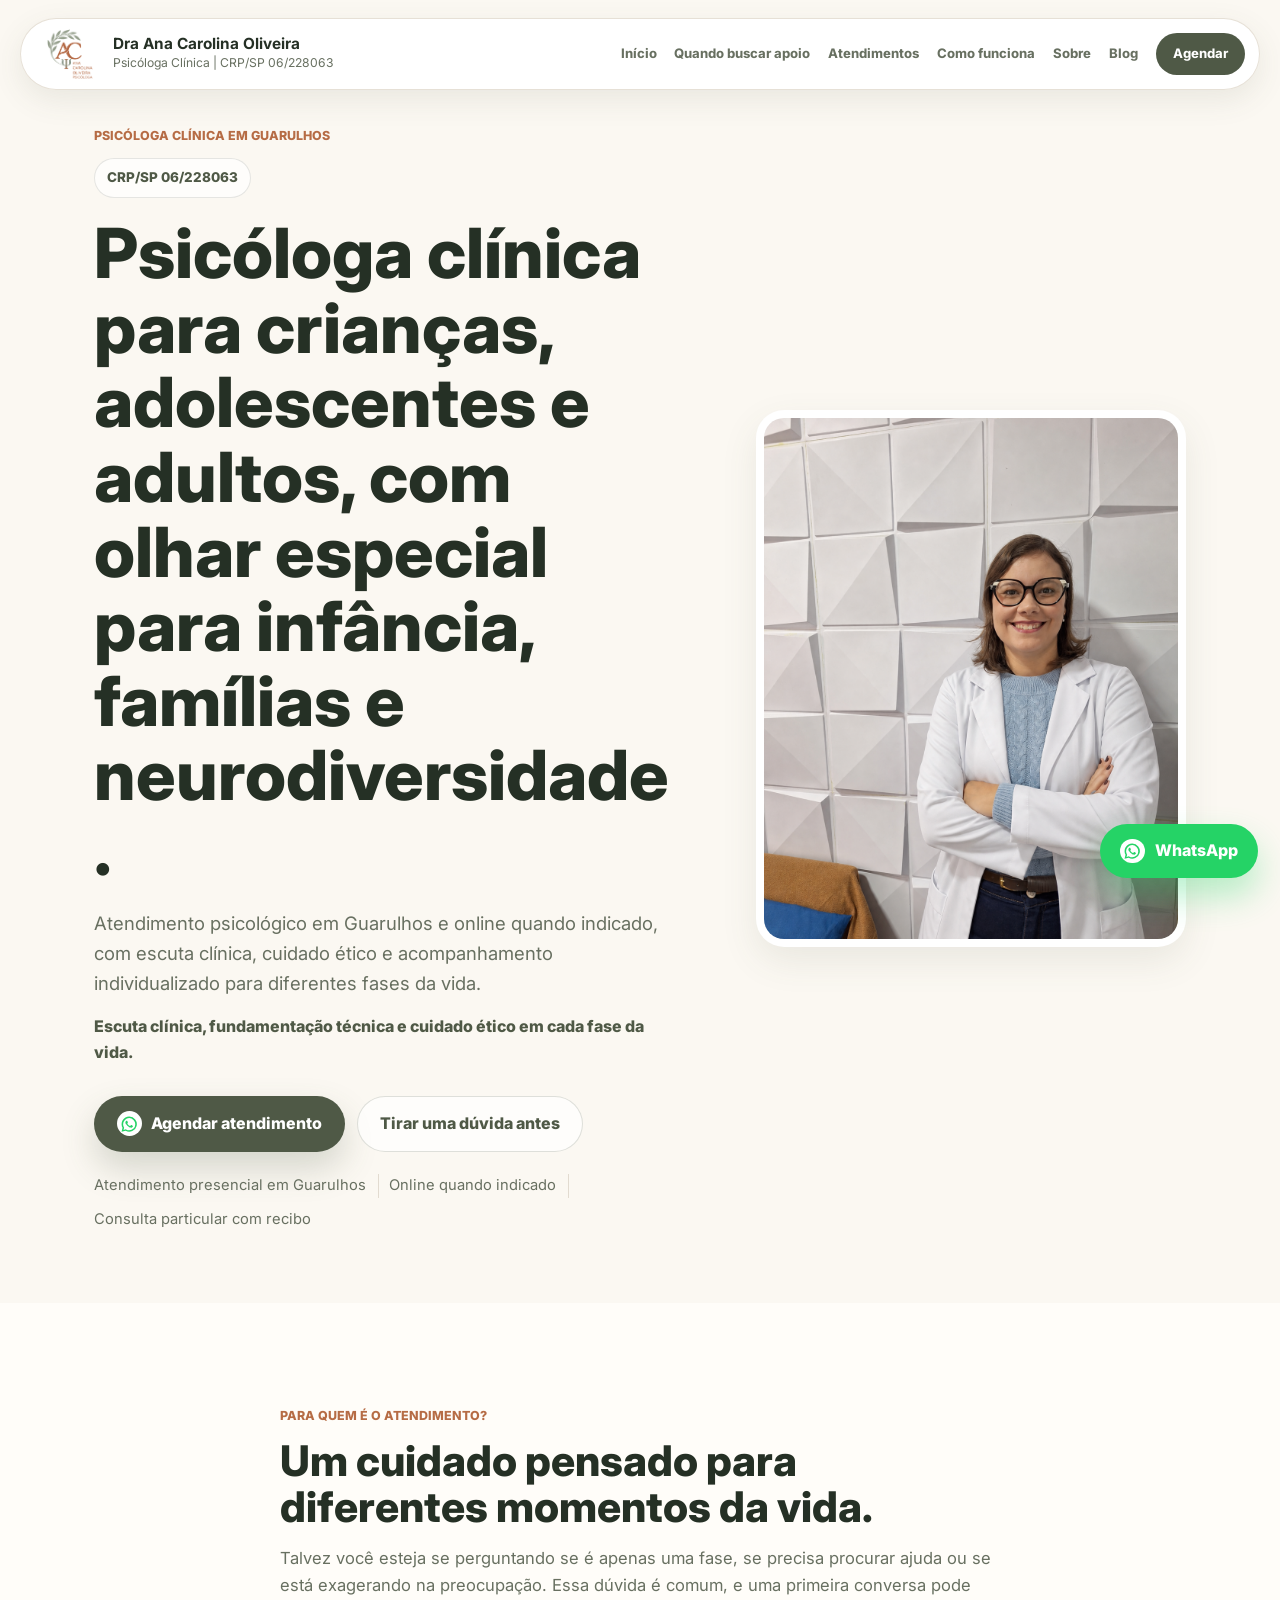
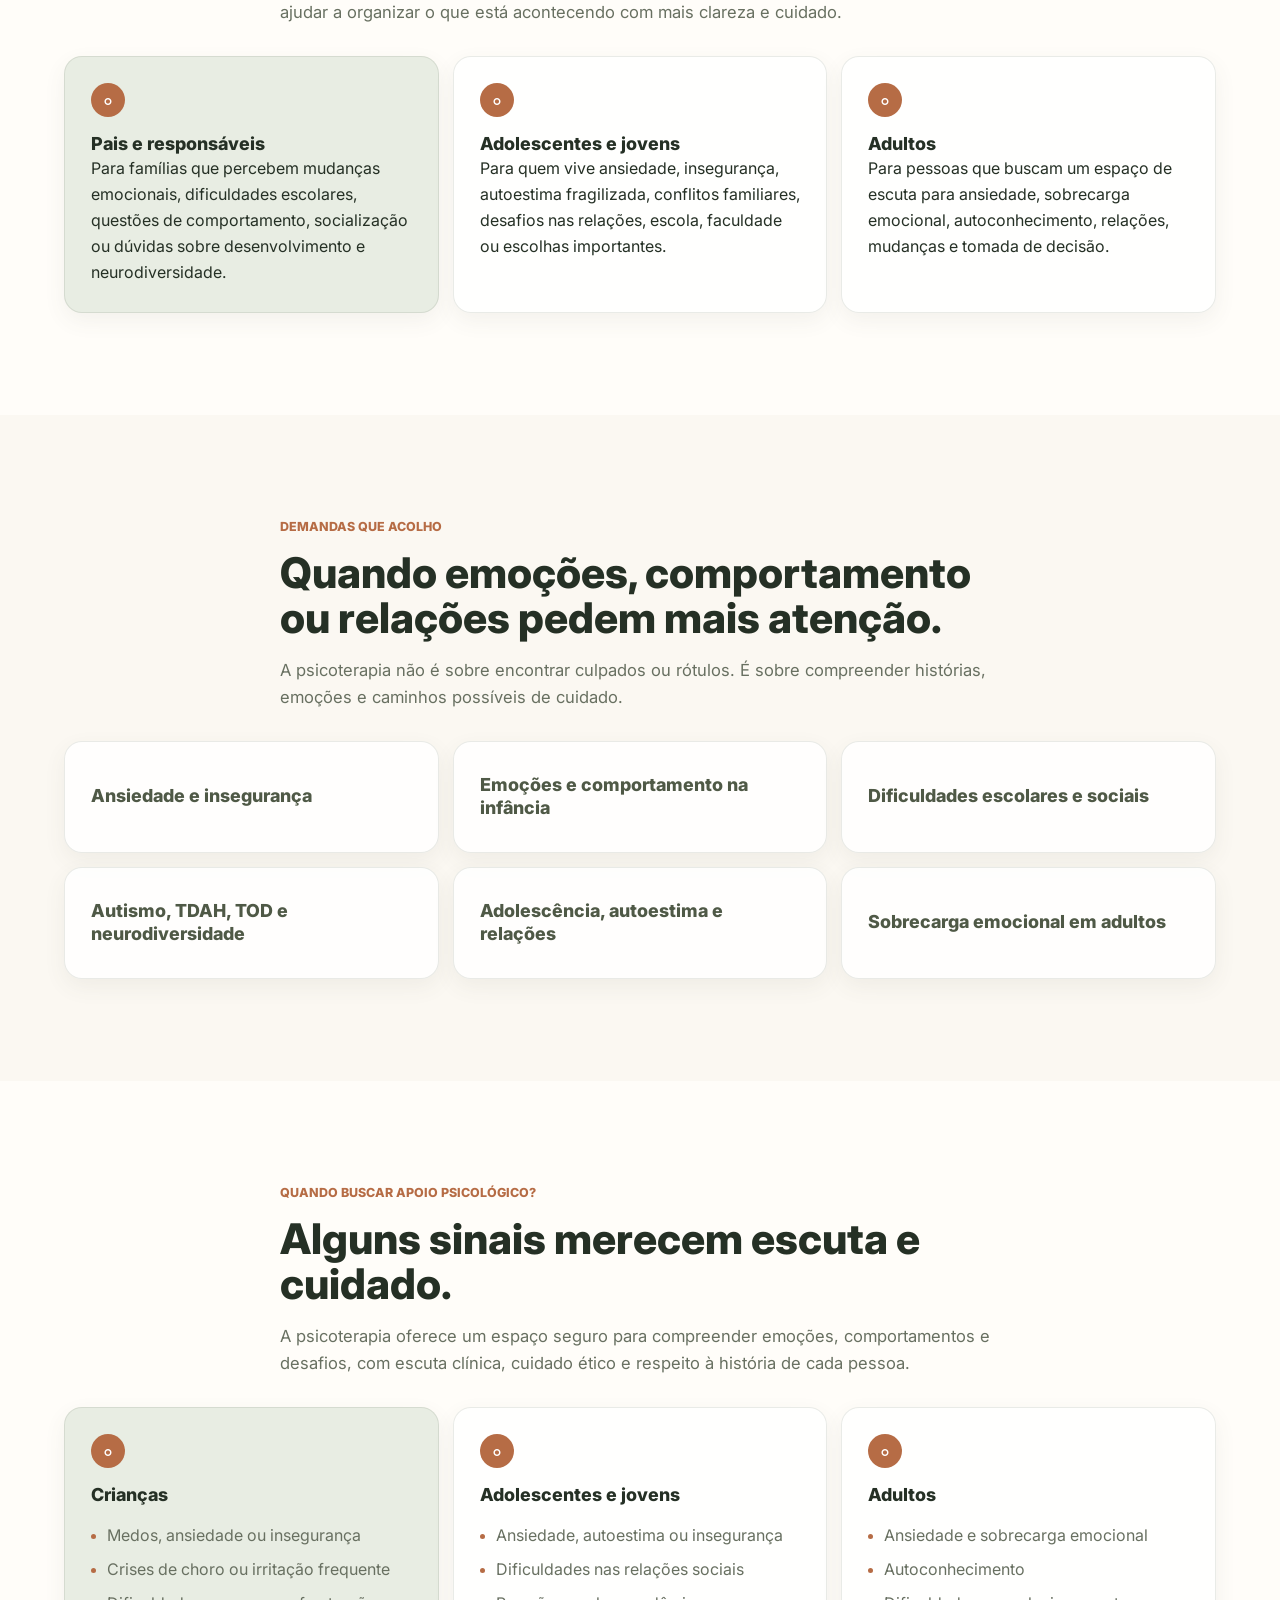
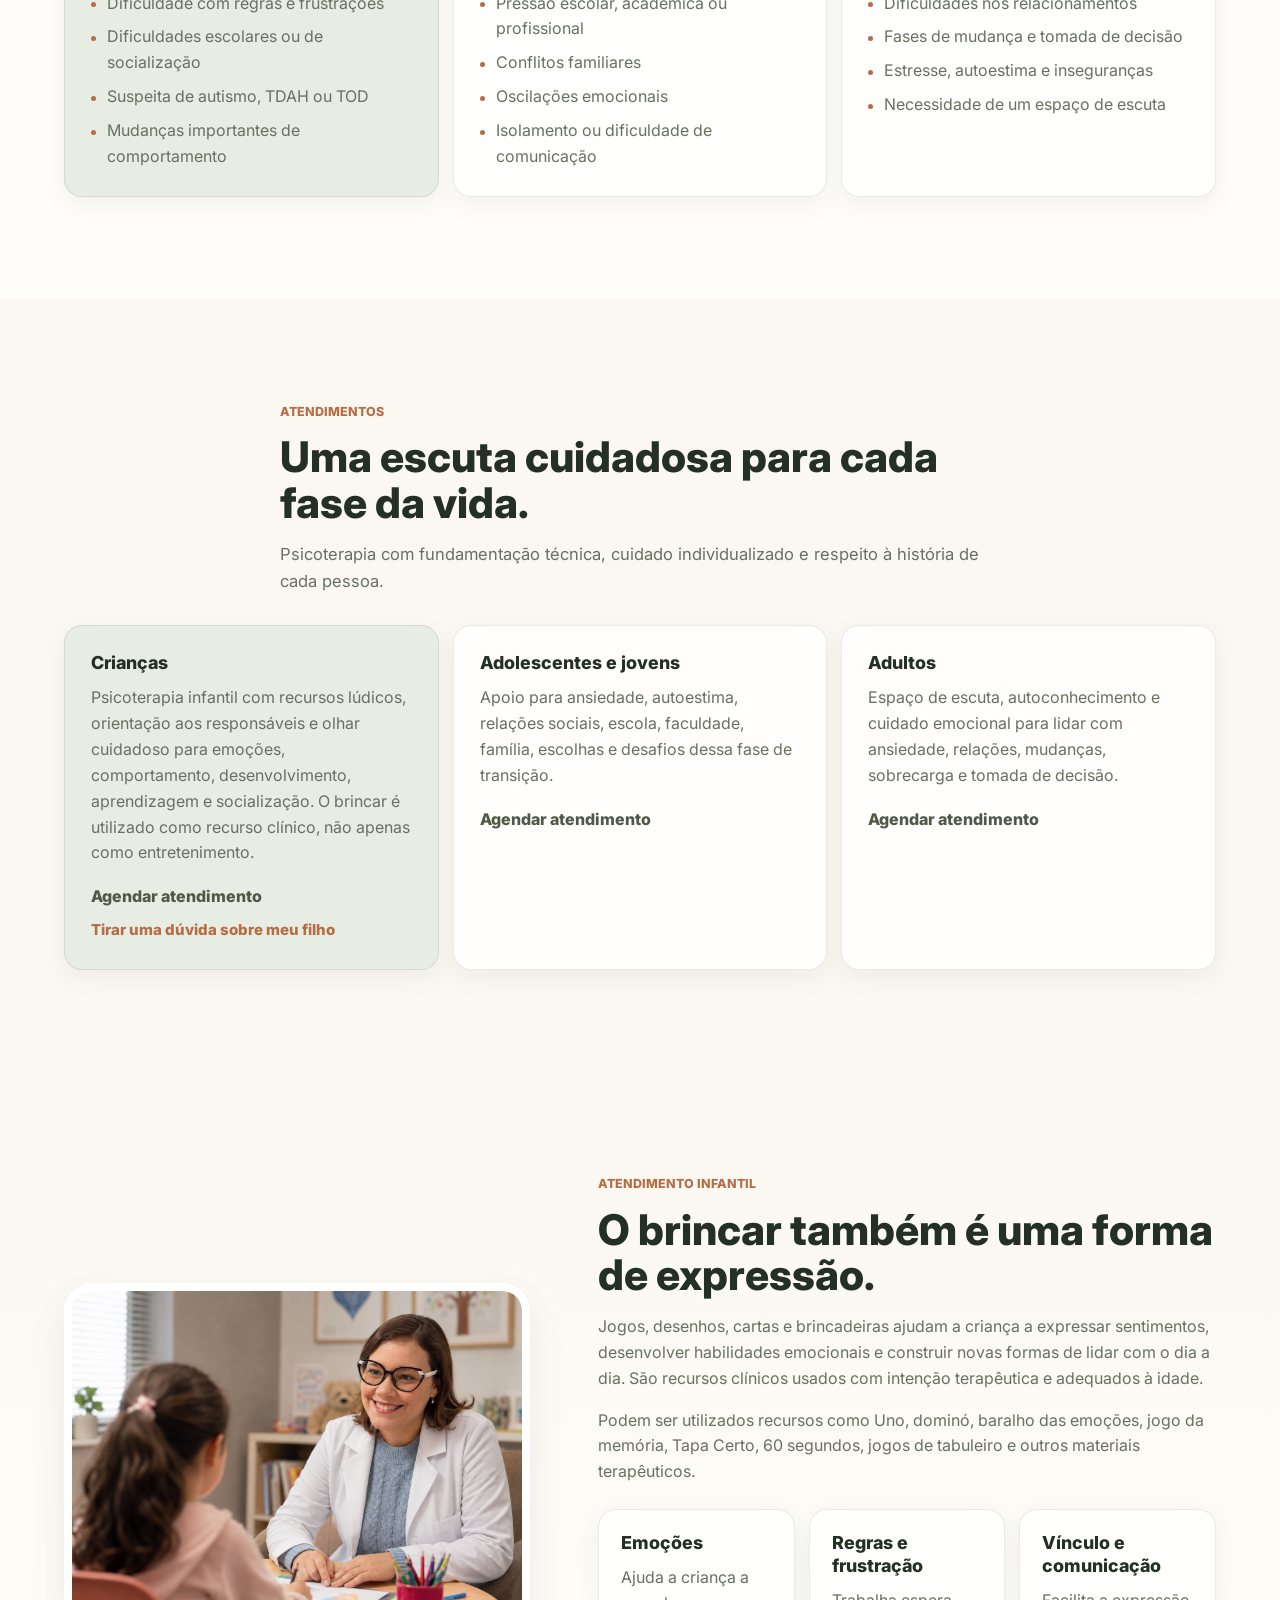
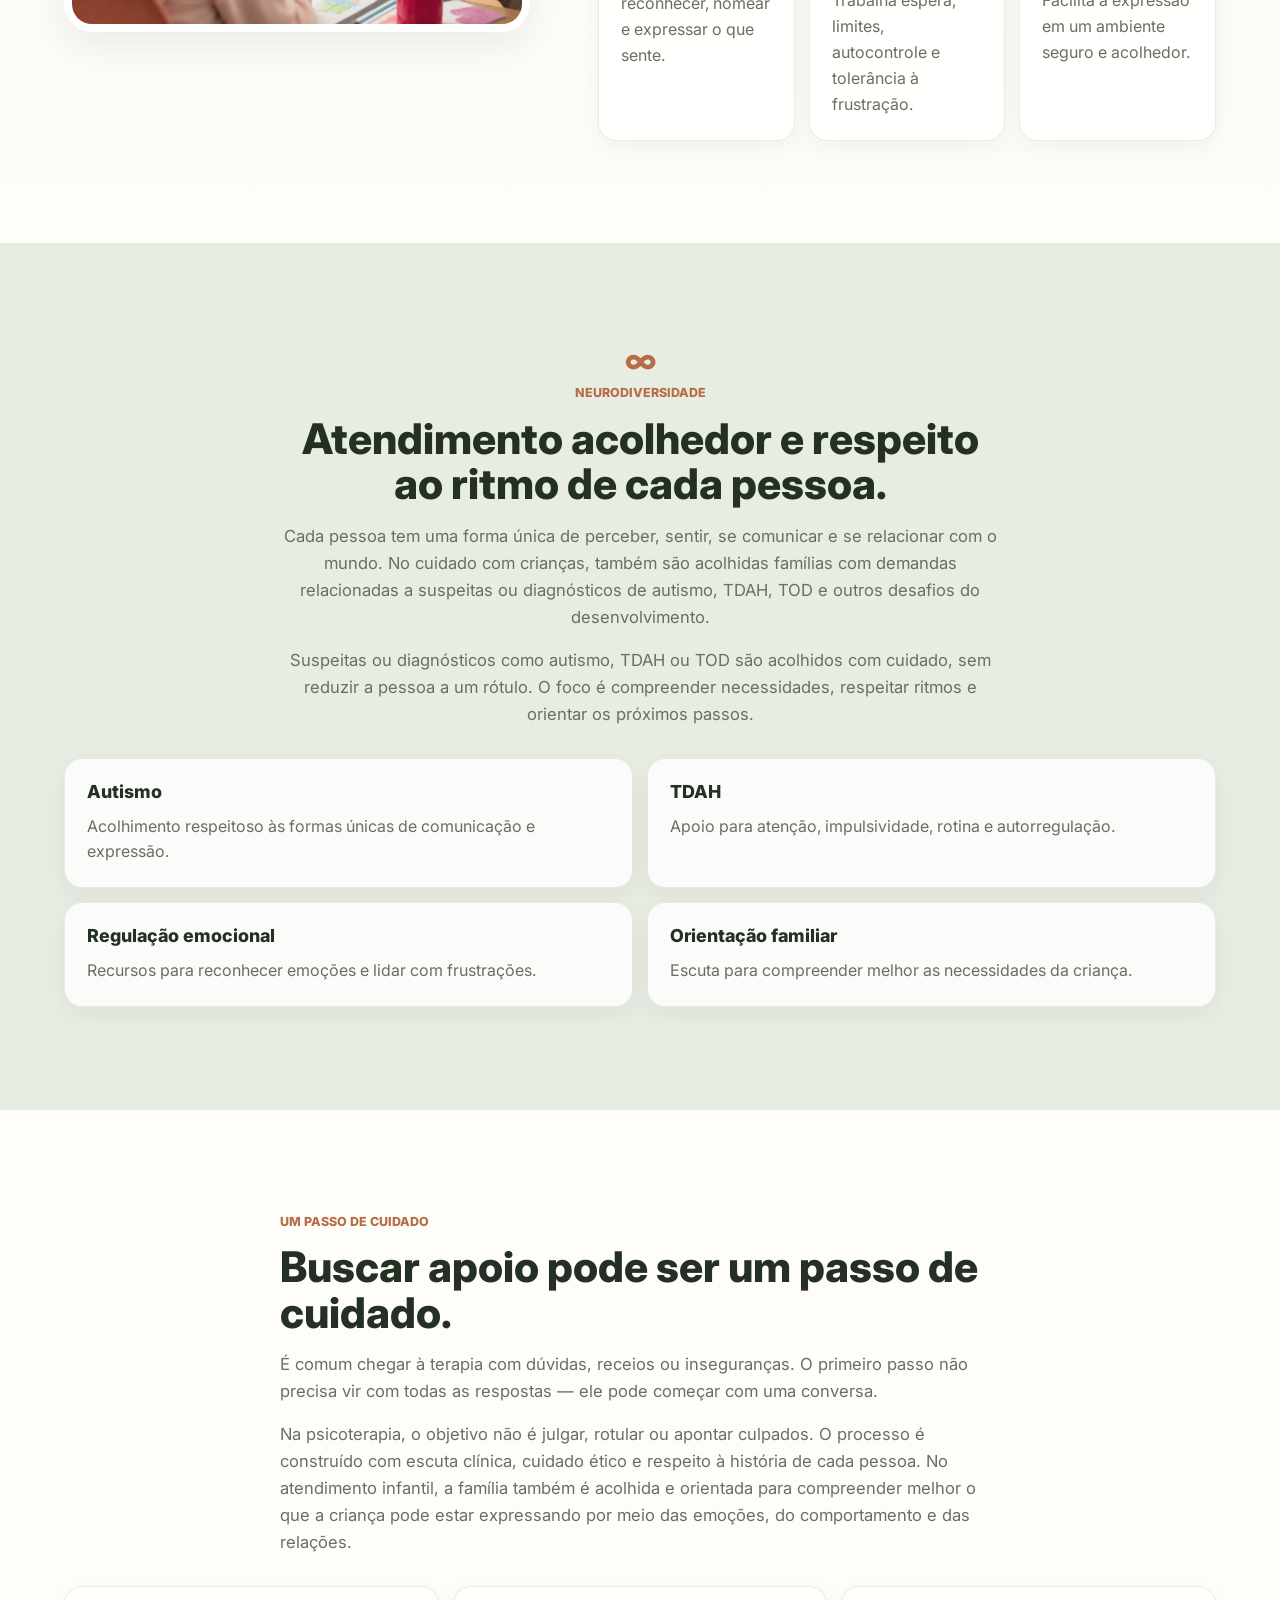
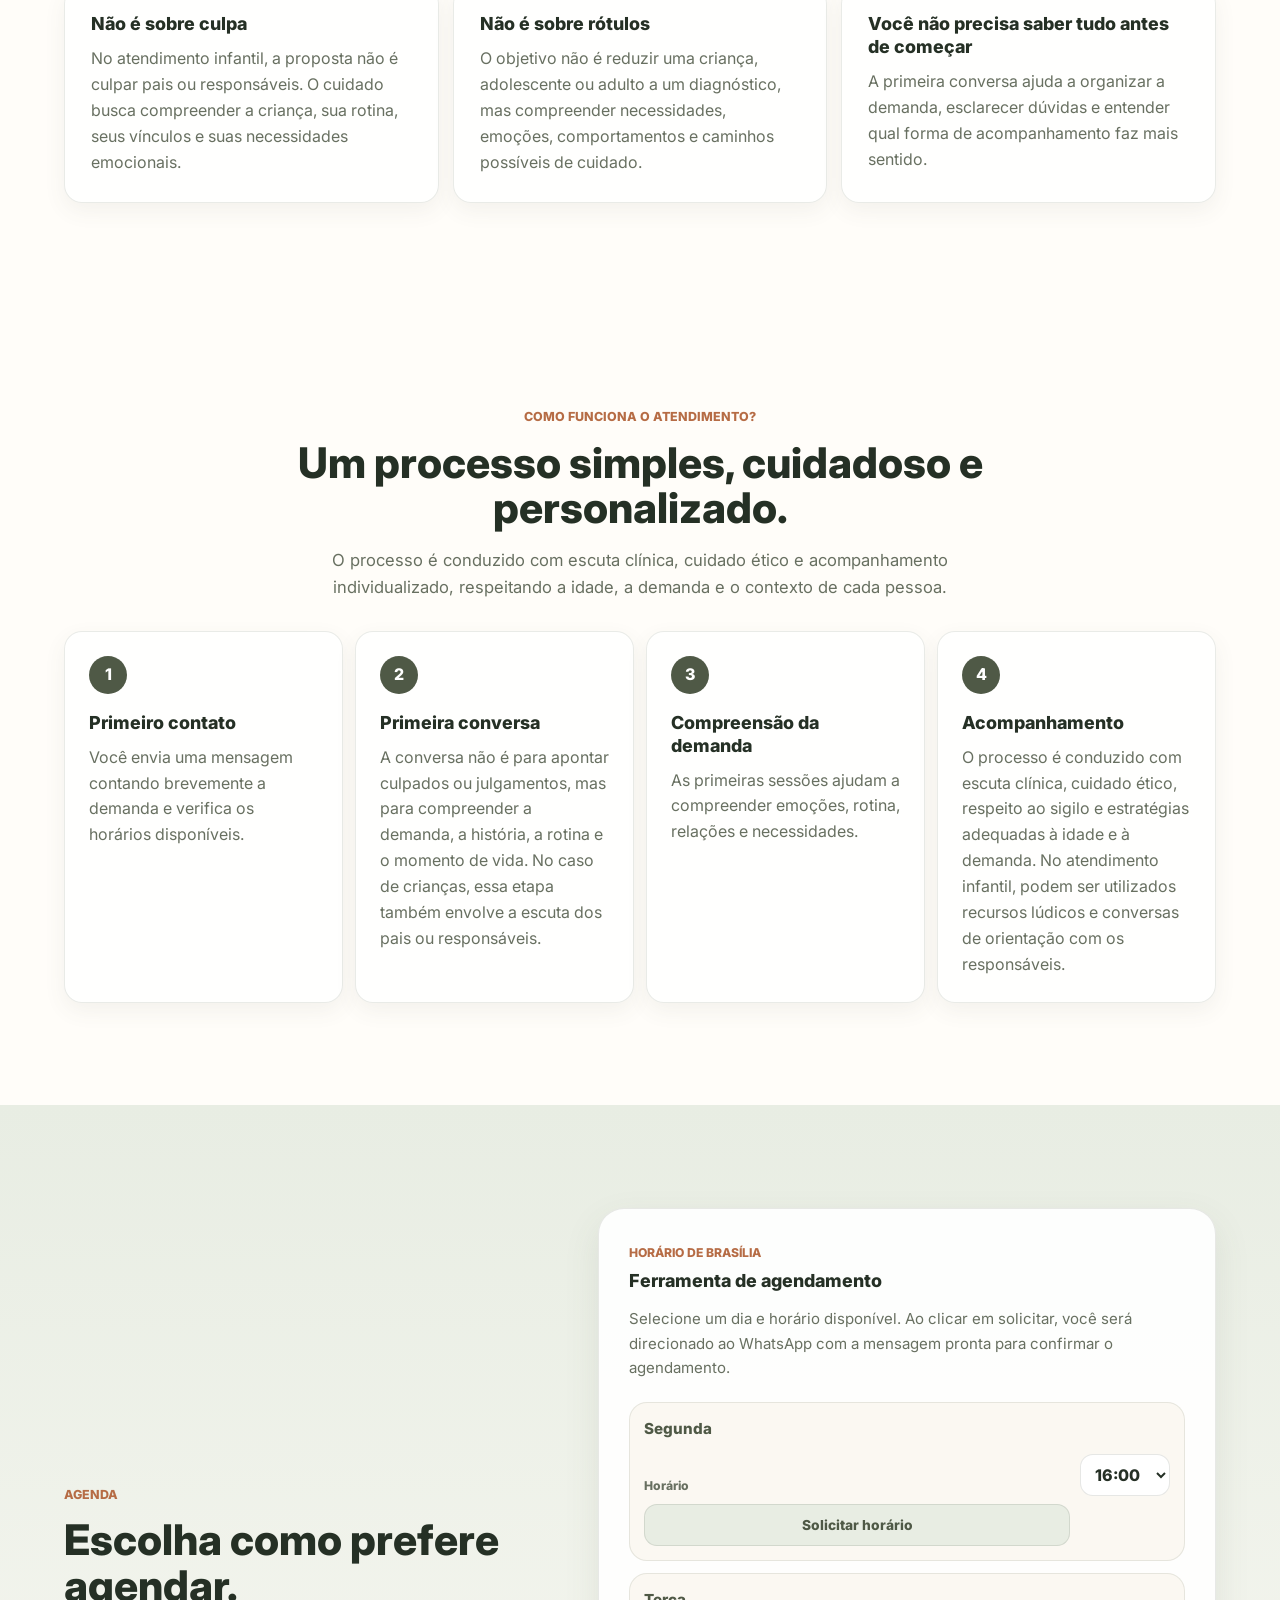
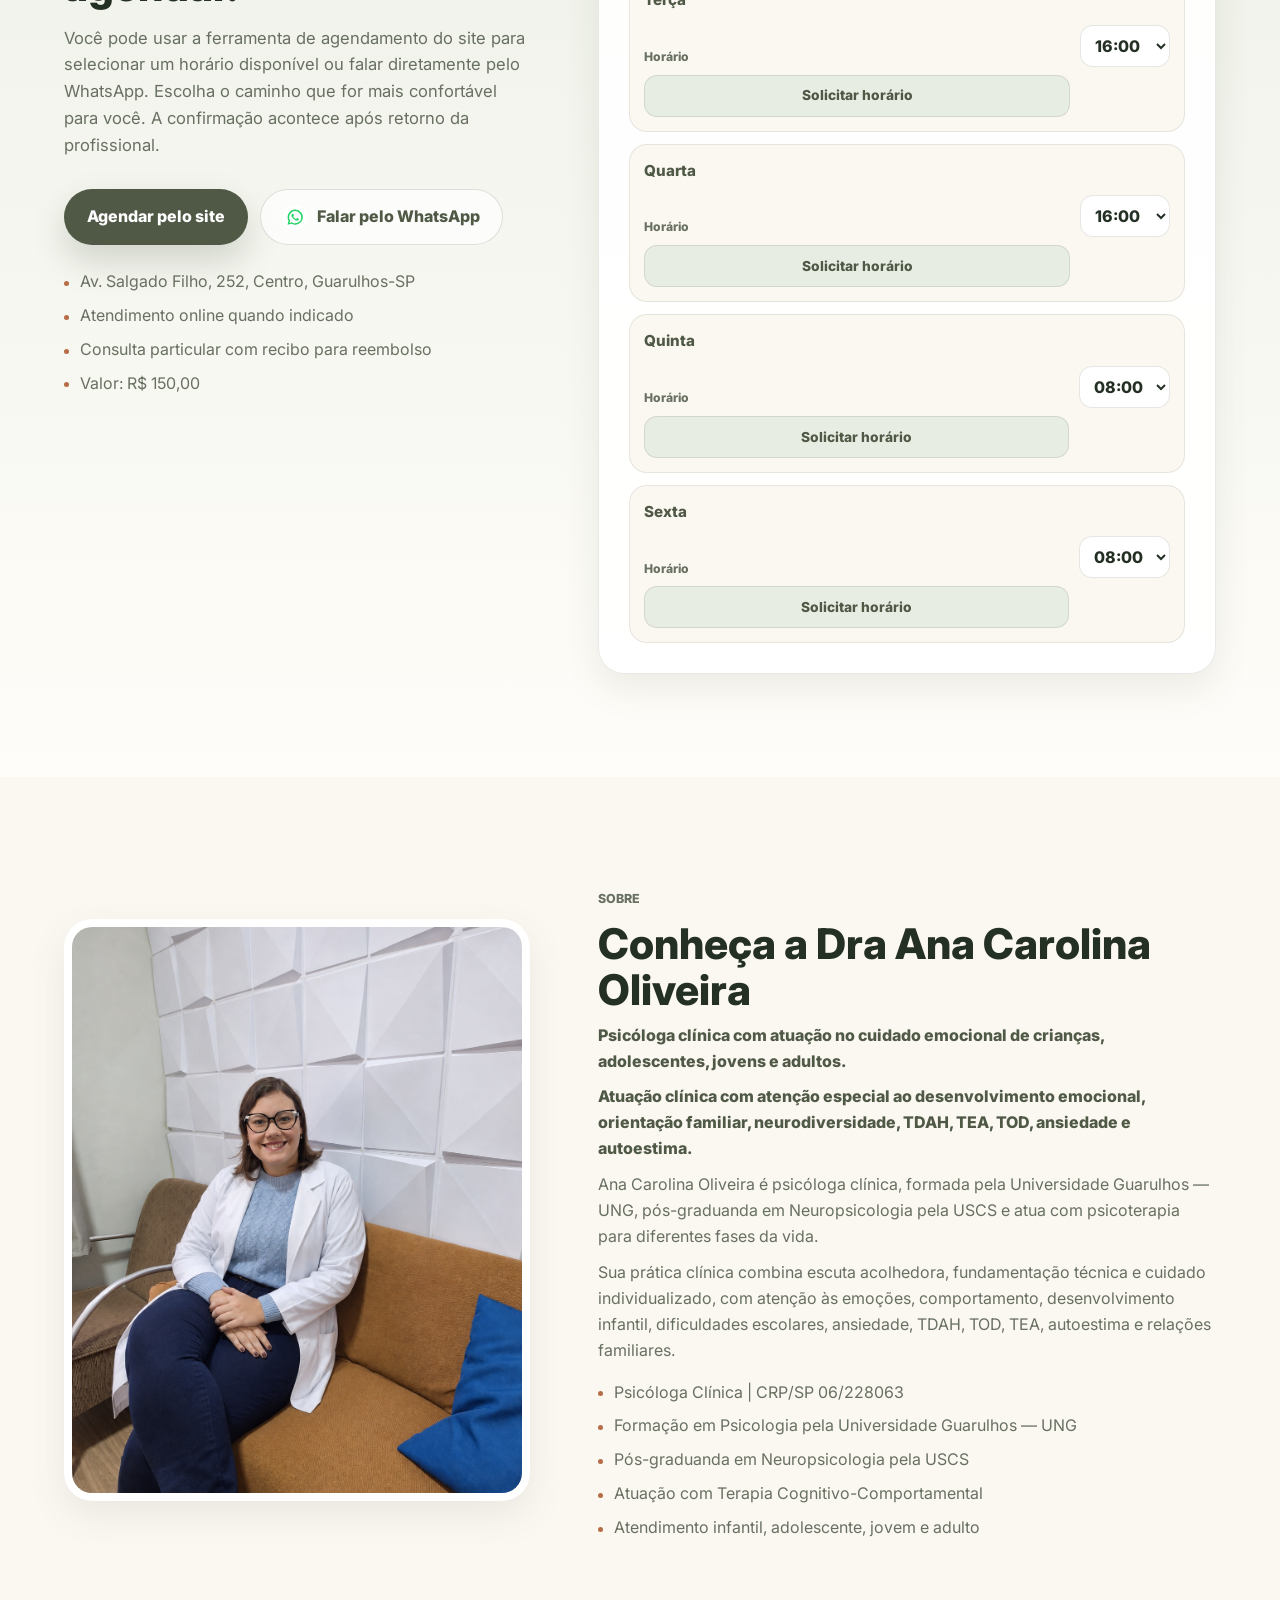
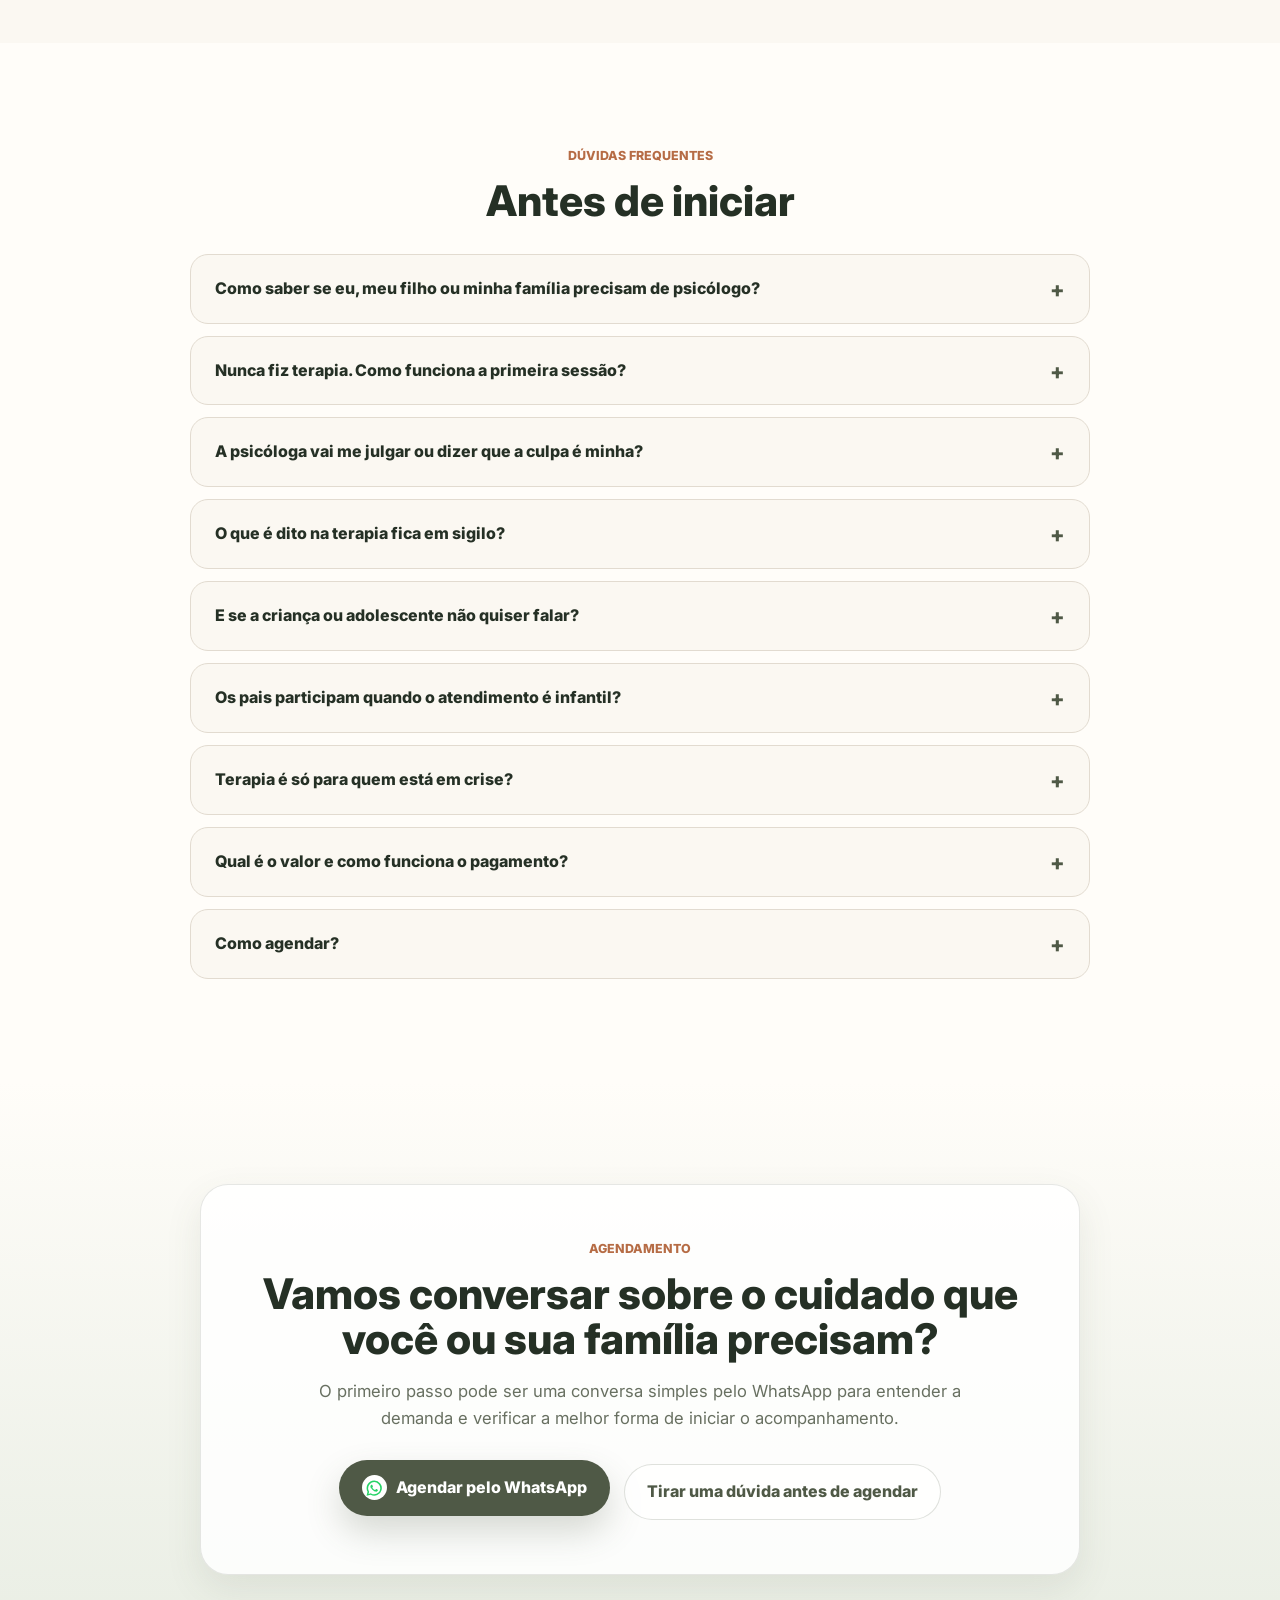
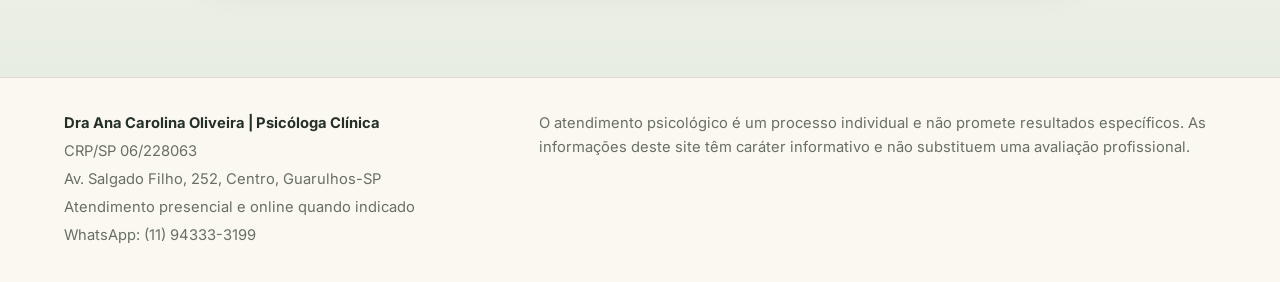
==== commit 653f55d0: "Add blog page with therapy content" ====
--- a/index.html
+++ b/index.html
@@ -40,6 +40,7 @@
         <a href="#atendimentos">Atendimentos</a>
         <a href="#como-funciona">Como funciona</a>
         <a href="#sobre">Sobre</a>
+        <a href="blog.html">Blog</a>
         <a class="nav-action" href="#agendar">Agendar</a>
       </nav>
     </header>
--- a/styles.css
+++ b/styles.css
@@ -870,6 +870,101 @@
   color: var(--ink);
 }
 
+.blog-hero {
+  width: min(100%, var(--max));
+  margin: 0 auto;
+  padding: 132px clamp(18px, 5vw, 34px) 66px;
+}
+
+.blog-hero > div {
+  max-width: 860px;
+}
+
+.blog-hero p:not(.eyebrow) {
+  max-width: 720px;
+  margin-top: 18px;
+  color: var(--muted);
+  font-size: clamp(1rem, 1.45vw, 1.16rem);
+}
+
+.blog-list {
+  display: grid;
+  grid-template-columns: repeat(2, minmax(0, 1fr));
+  gap: 16px;
+  width: min(100%, var(--max));
+  margin: 0 auto;
+  padding: 0 clamp(18px, 5vw, 72px) clamp(76px, 9vw, 110px);
+}
+
+.blog-post,
+.blog-cta > div {
+  border: 1px solid rgba(79, 89, 70, 0.12);
+  border-radius: var(--radius);
+  background: rgba(255, 255, 255, 0.84);
+  box-shadow: var(--soft-shadow);
+}
+
+.blog-post {
+  display: grid;
+  align-content: start;
+  padding: clamp(20px, 2.5vw, 28px);
+}
+
+.blog-post span {
+  display: inline-flex;
+  width: fit-content;
+  margin-bottom: 12px;
+  padding: 6px 10px;
+  border-radius: 999px;
+  color: var(--terracotta);
+  background: var(--cream);
+  font-size: 0.74rem;
+  font-weight: 800;
+  text-transform: uppercase;
+}
+
+.blog-post h2 {
+  font-size: clamp(1.25rem, 2vw, 1.7rem);
+}
+
+.blog-post p {
+  margin-top: 12px;
+  color: var(--muted);
+}
+
+.blog-post details {
+  margin-top: 18px;
+  color: var(--muted);
+}
+
+.blog-post summary {
+  color: var(--sage-deep);
+  cursor: pointer;
+  font-weight: 800;
+}
+
+.blog-cta {
+  padding: 0 clamp(18px, 5vw, 72px) clamp(76px, 9vw, 110px);
+  background: linear-gradient(180deg, var(--cream), var(--green-pale));
+}
+
+.blog-cta > div {
+  width: min(100%, 900px);
+  margin: 0 auto;
+  padding: clamp(28px, 5vw, 54px);
+  text-align: center;
+}
+
+.blog-cta p:not(.eyebrow) {
+  max-width: 640px;
+  margin: 16px auto 0;
+  color: var(--muted);
+}
+
+.blog-cta .button {
+  margin-top: 26px;
+}
+
 .admin-page {
   background: linear-gradient(180deg, var(--green-pale), var(--cream));
 }
@@ -1162,6 +1257,7 @@
   .timeline,
   .content-grid,
   .neuro-grid,
+  .blog-list,
   .schedule-grid,
   .admin-grid {
     grid-template-columns: 1fr;
@@ -1233,6 +1329,20 @@
     gap: 18px;
     font-size: 0.88rem;
   }
+
+  .blog-hero {
+    padding: 108px 16px 52px;
+  }
+
+  .blog-list,
+  .blog-cta {
+    padding-right: 16px;
+    padding-left: 16px;
+  }
+
+  .blog-cta > div {
+    text-align: left;
+  }
 }
 
 @media (max-width: 380px) {
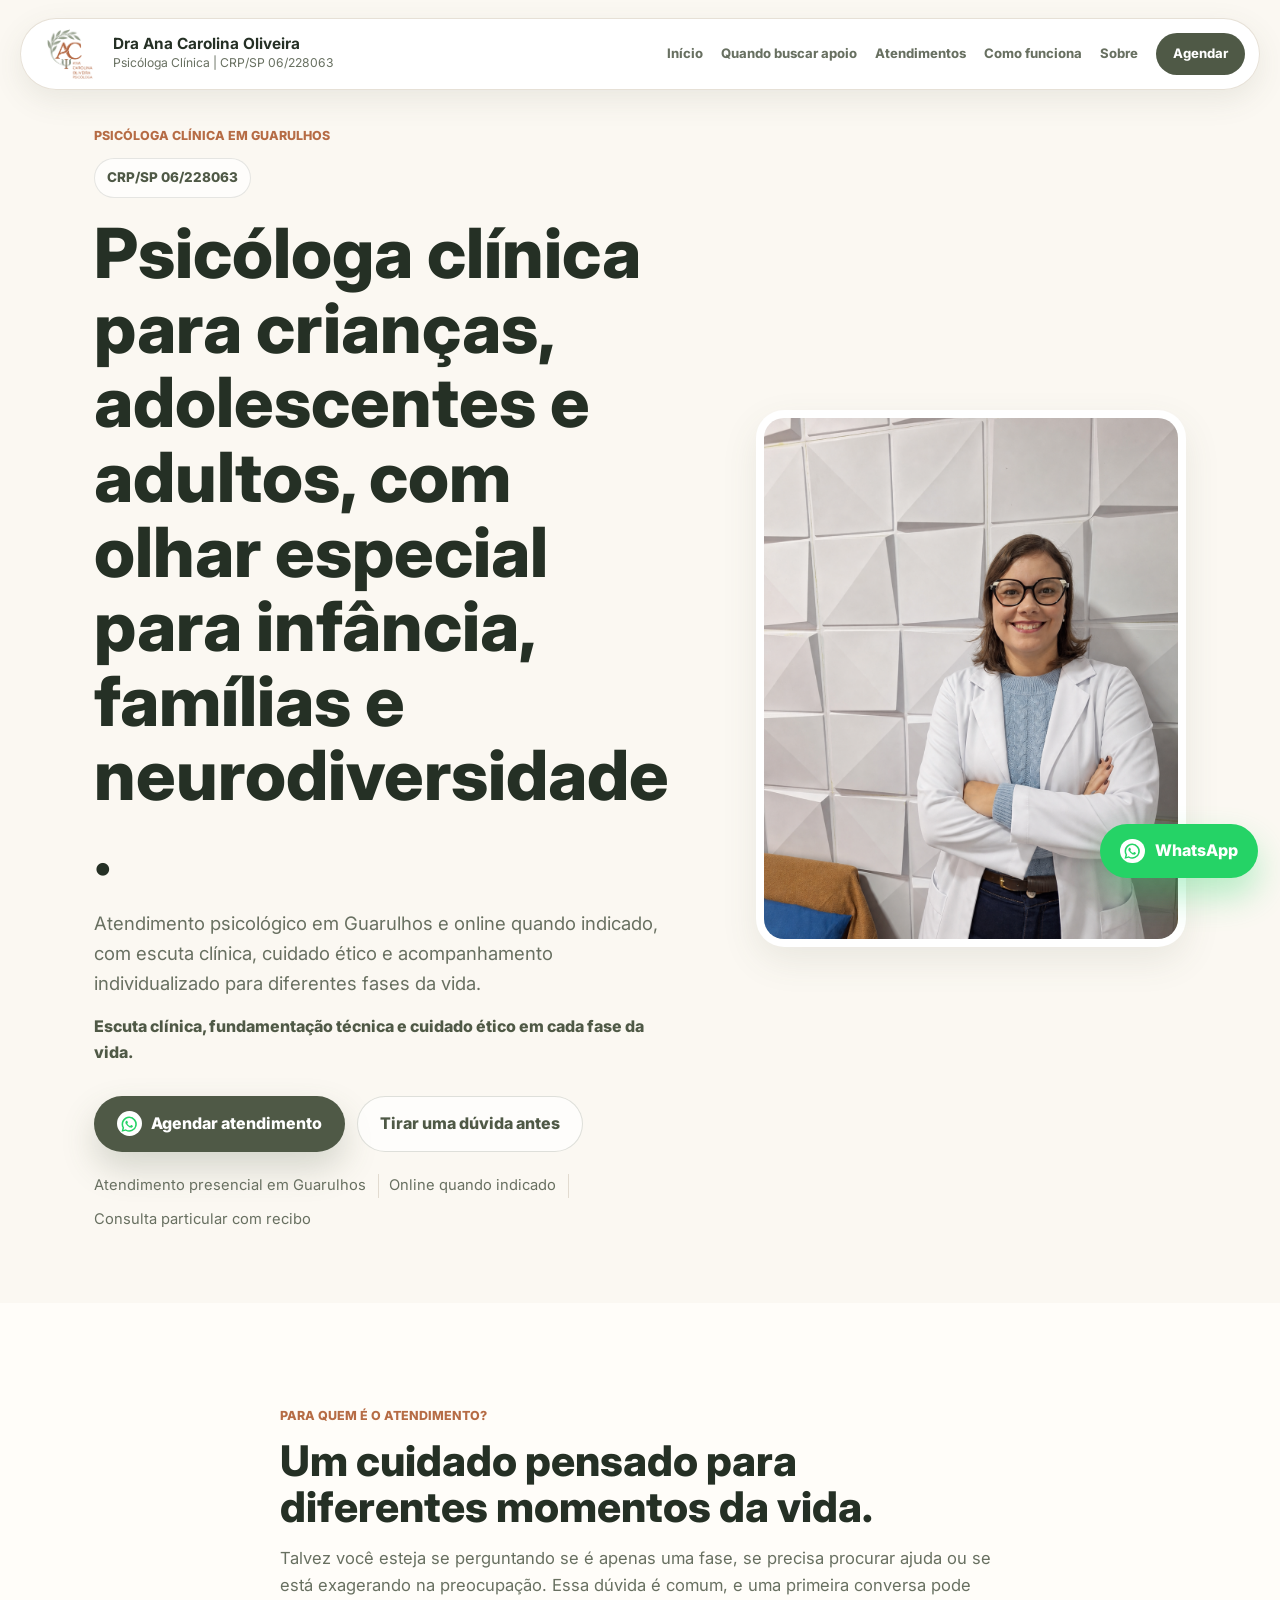
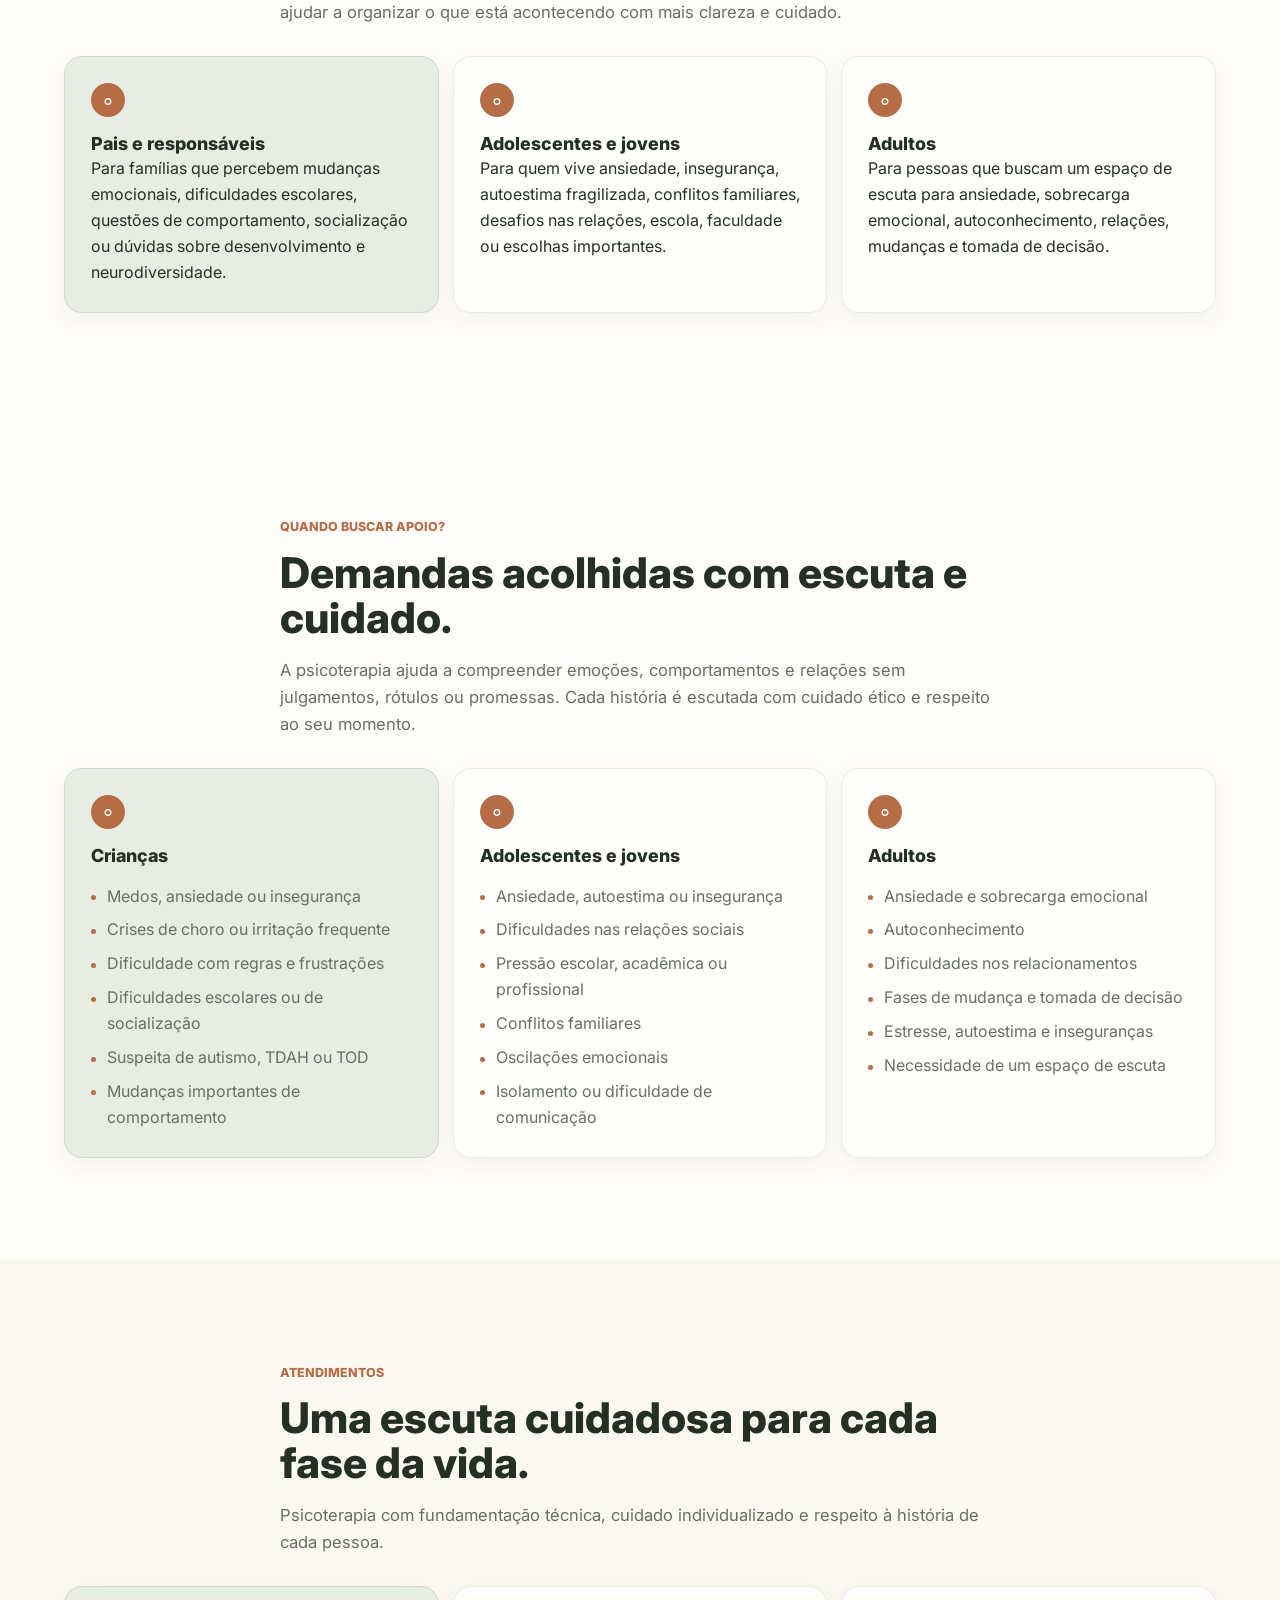
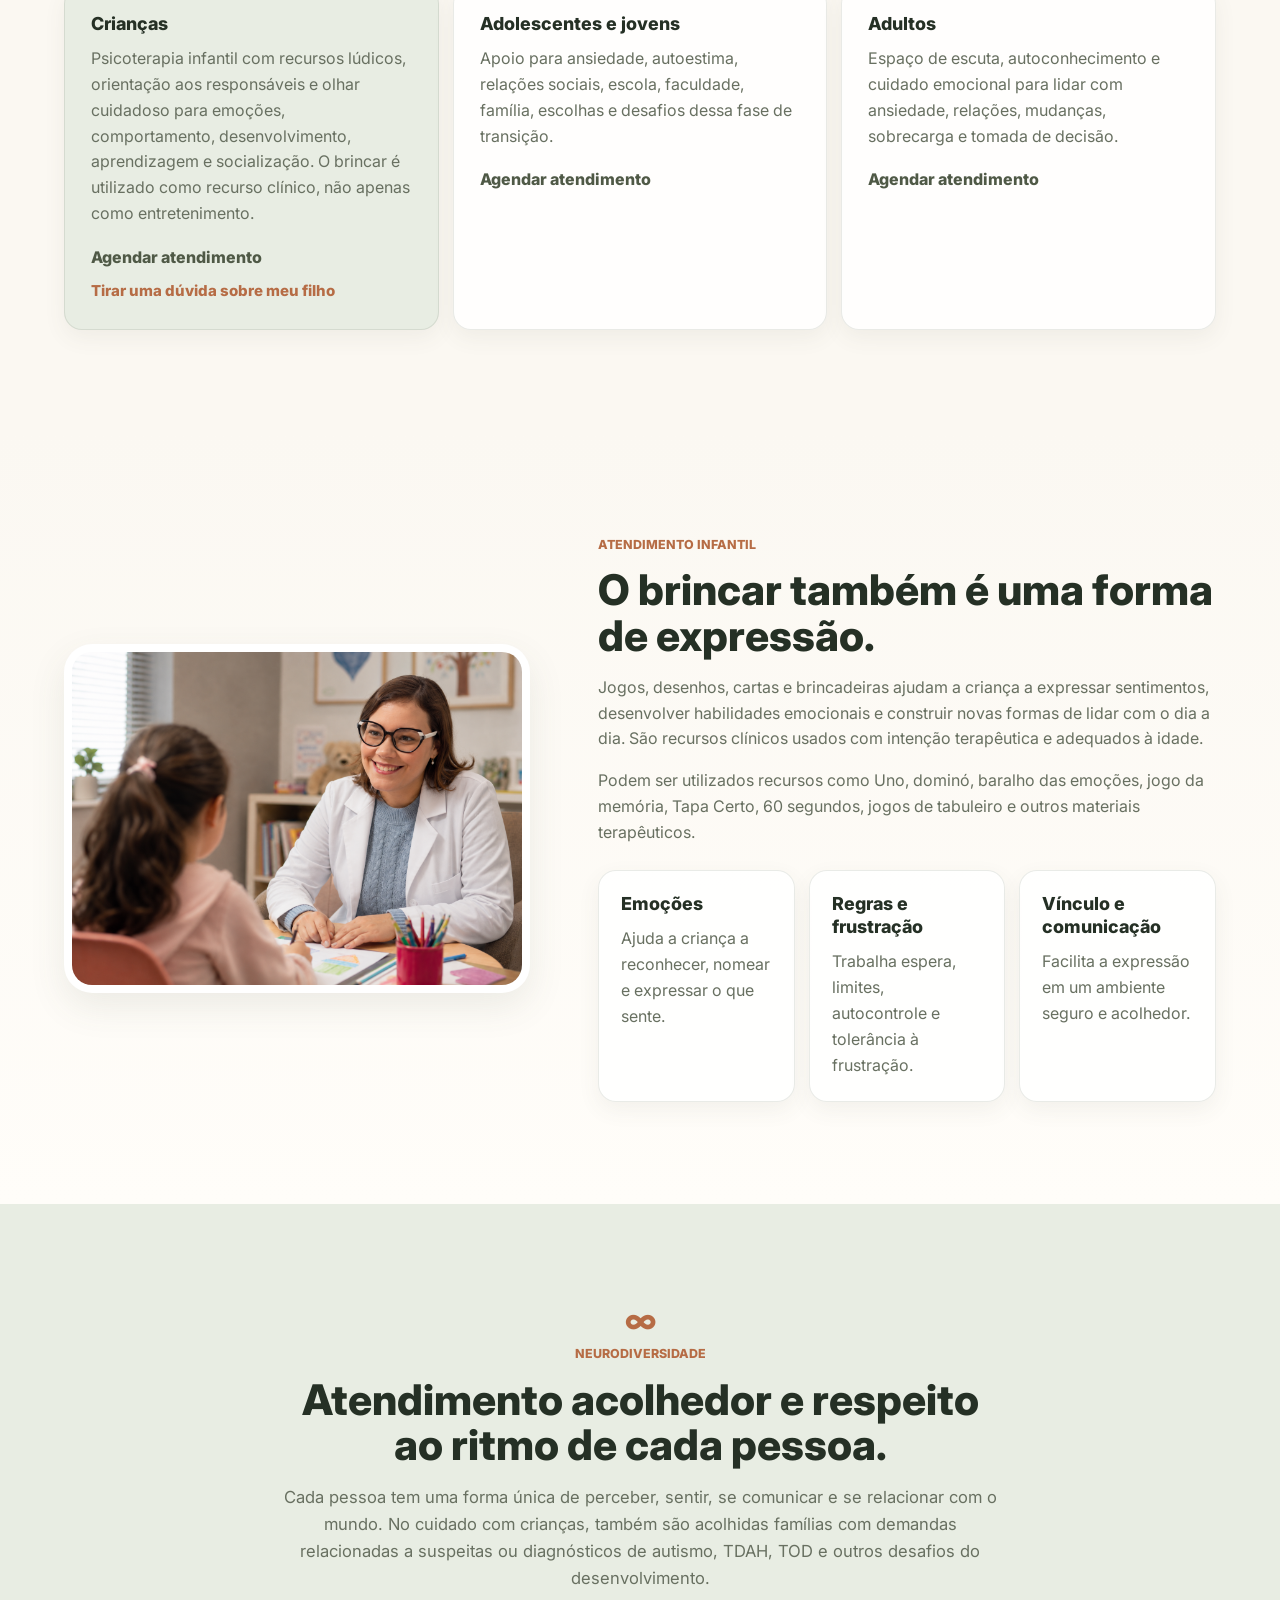
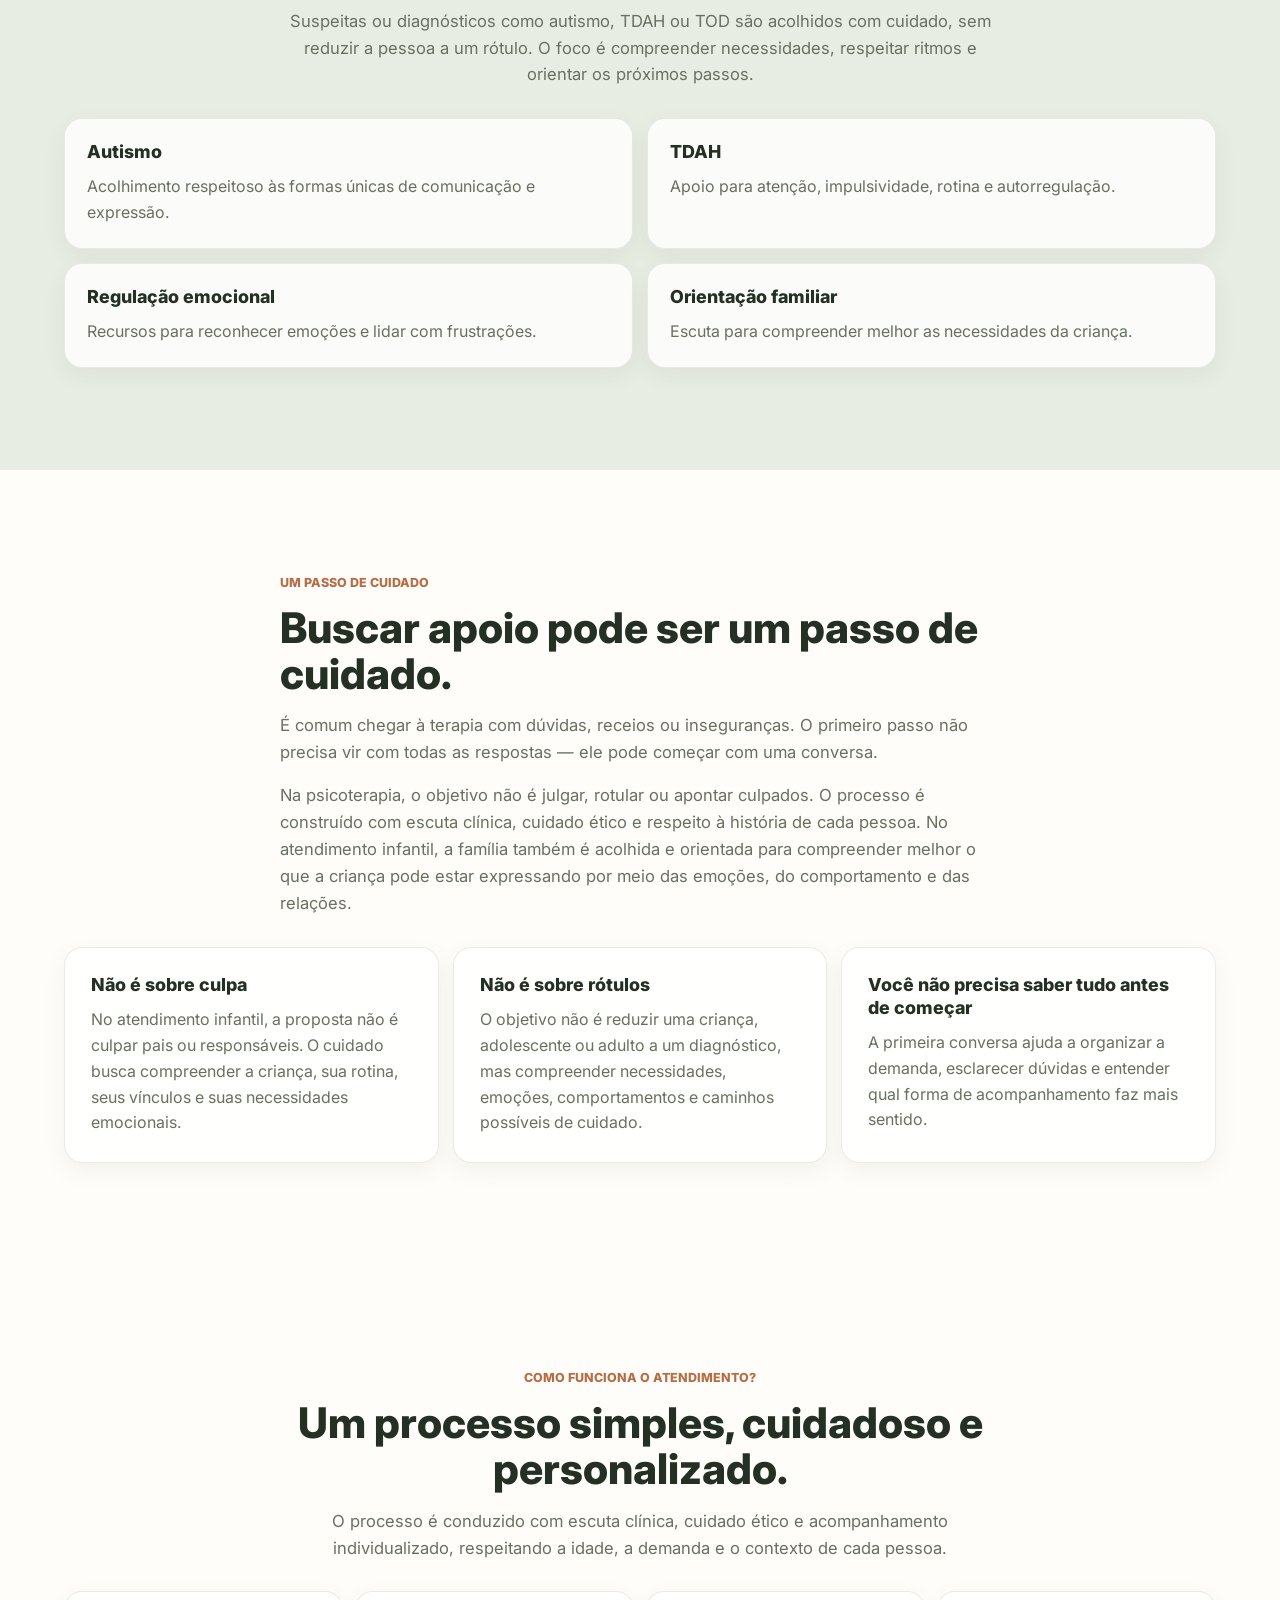
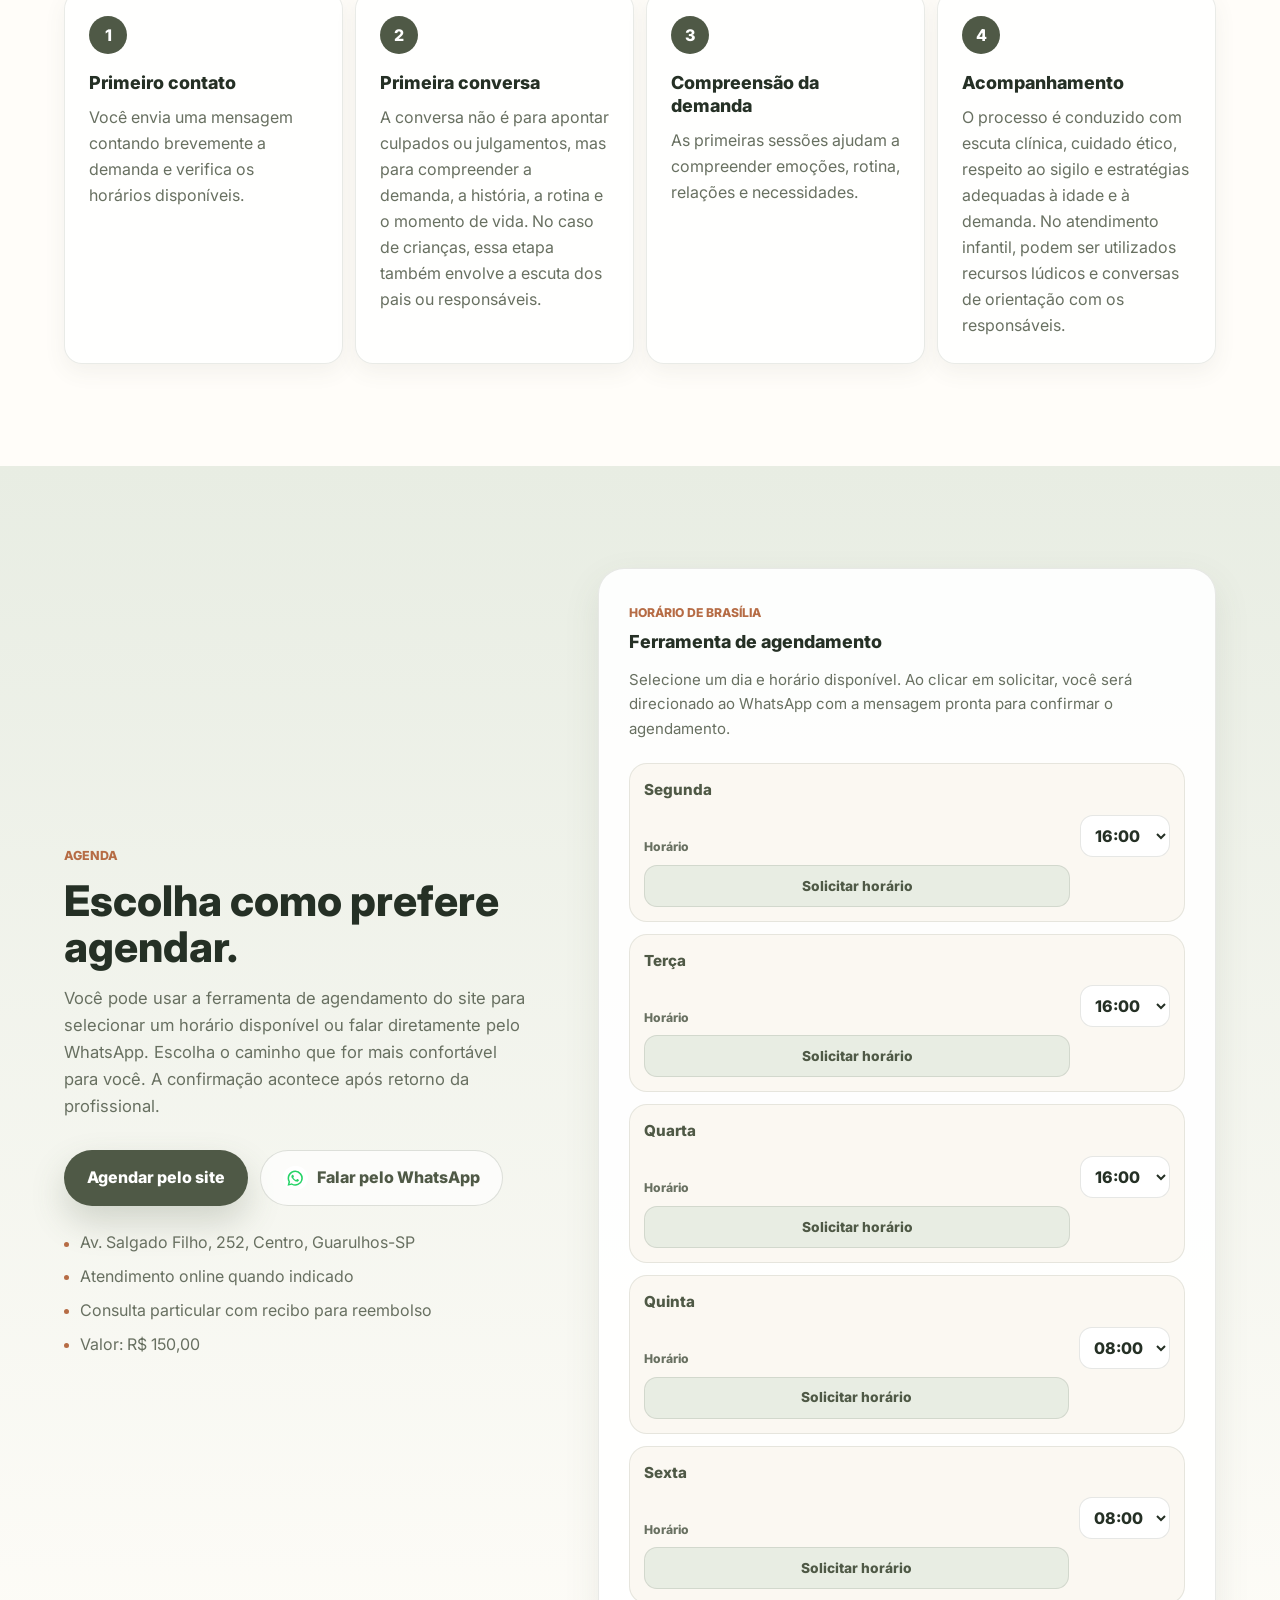
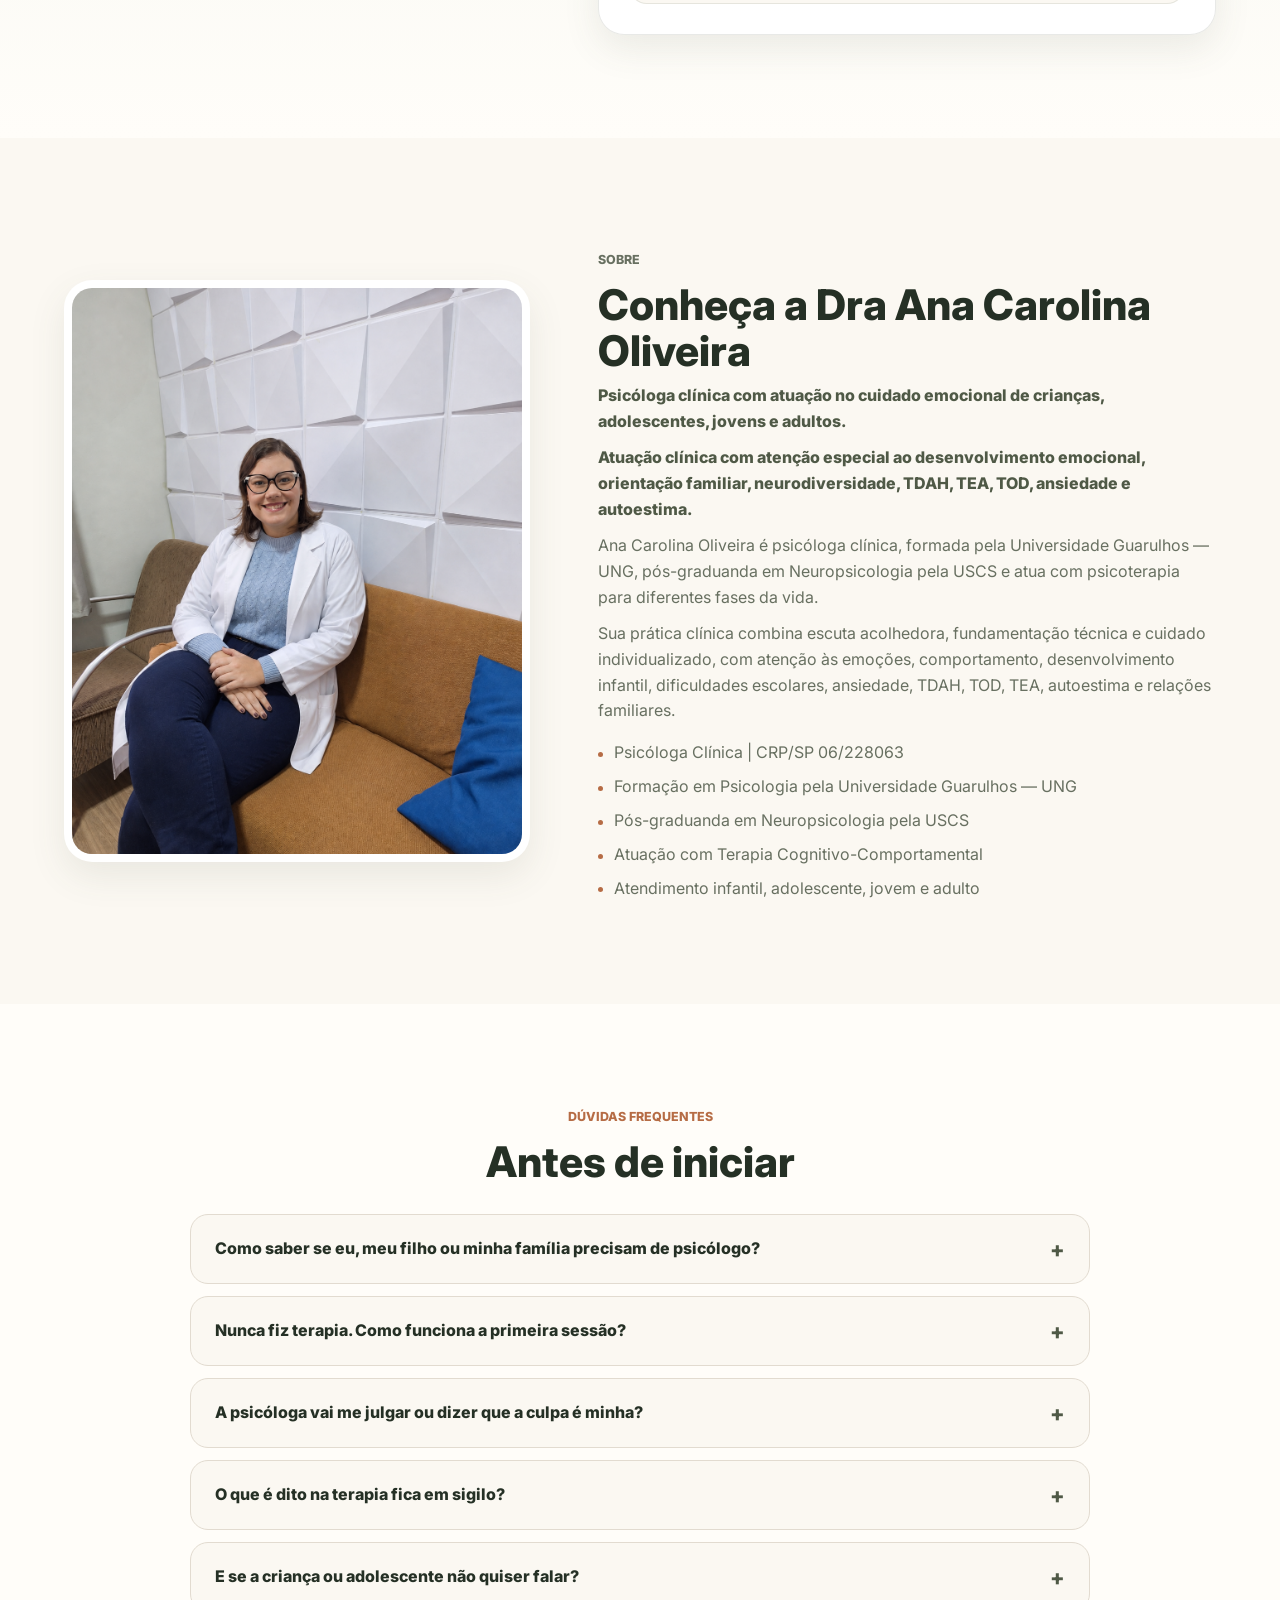
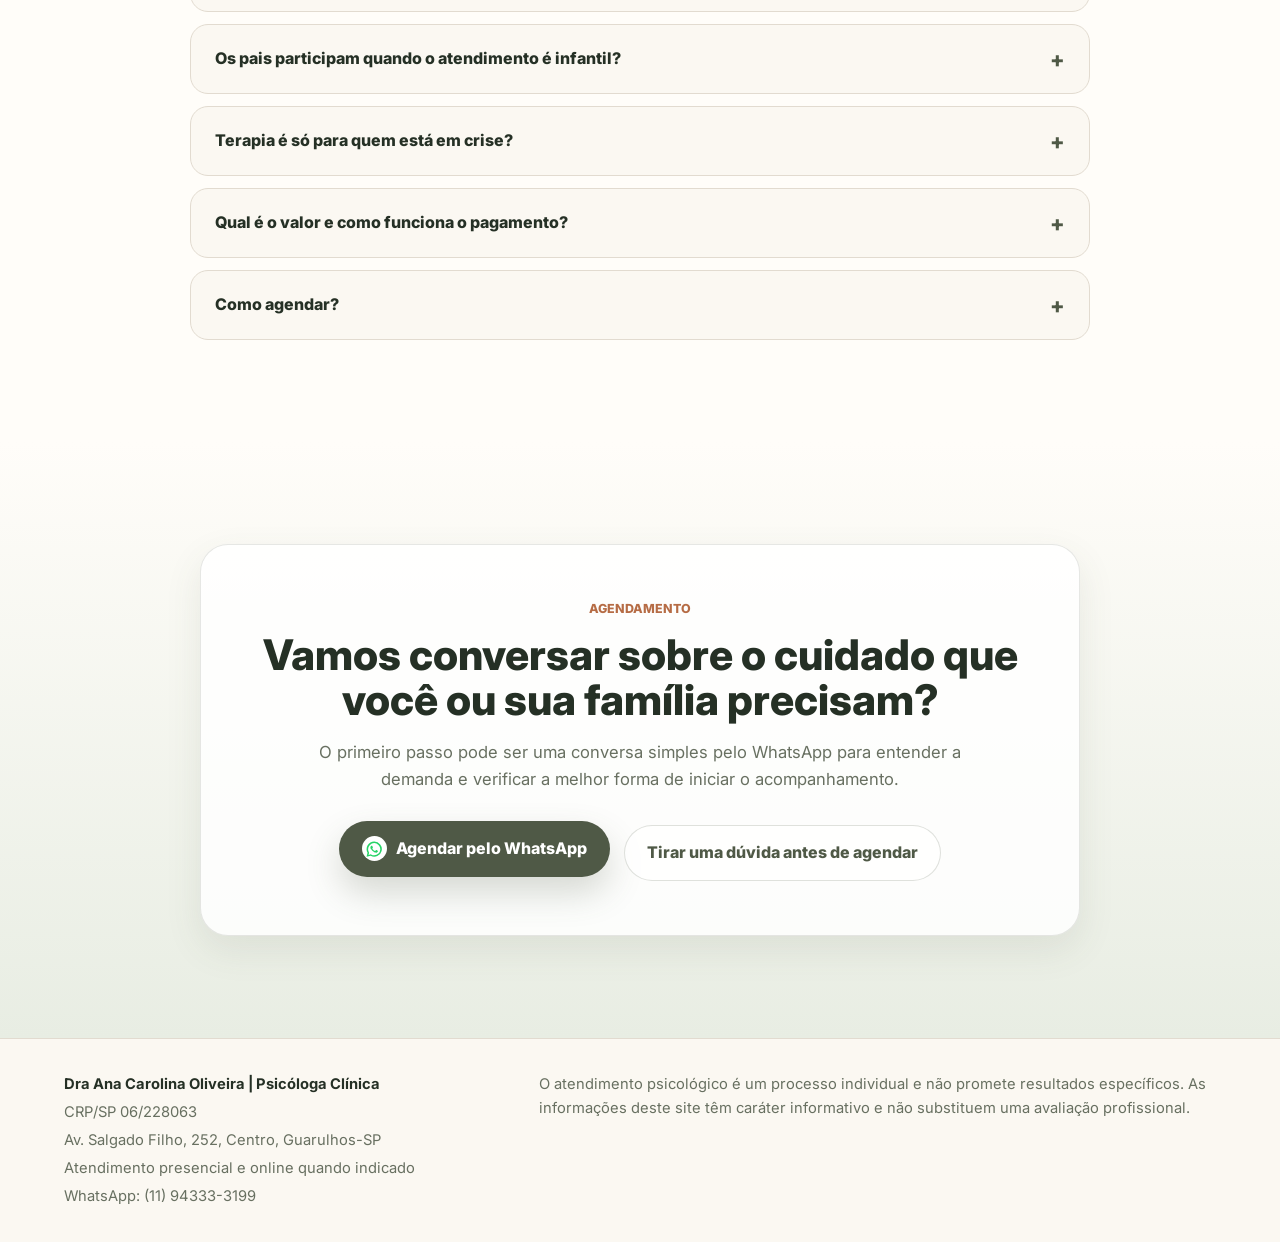
==== commit bd7f7298: "Remove blog page and simplify home" ====
--- a/index.html
+++ b/index.html
@@ -40,7 +40,6 @@
         <a href="#atendimentos">Atendimentos</a>
         <a href="#como-funciona">Como funciona</a>
         <a href="#sobre">Sobre</a>
-        <a href="blog.html">Blog</a>
         <a class="nav-action" href="#agendar">Agendar</a>
       </nav>
     </header>
@@ -130,45 +129,13 @@
         </div>
       </section>
 
-      <section class="section demands" aria-labelledby="demands-title">
-        <div class="section-heading">
-          <p class="eyebrow">Demandas que acolho</p>
-          <h2 id="demands-title">Quando emoções, comportamento ou relações pedem mais atenção.</h2>
-          <p>
-            A psicoterapia não é sobre encontrar culpados ou rótulos. É sobre compreender histórias,
-            emoções e caminhos possíveis de cuidado.
-          </p>
-        </div>
-
-        <div class="demands-grid">
-          <article>
-            <h3>Ansiedade e insegurança</h3>
-          </article>
-          <article>
-            <h3>Emoções e comportamento na infância</h3>
-          </article>
-          <article>
-            <h3>Dificuldades escolares e sociais</h3>
-          </article>
-          <article>
-            <h3>Autismo, TDAH, TOD e neurodiversidade</h3>
-          </article>
-          <article>
-            <h3>Adolescência, autoestima e relações</h3>
-          </article>
-          <article>
-            <h3>Sobrecarga emocional em adultos</h3>
-          </article>
-        </div>
-      </section>
-
       <section class="section signs" aria-labelledby="signs-title">
         <div class="section-heading">
-          <p class="eyebrow">Quando buscar apoio psicológico?</p>
-          <h2 id="signs-title">Alguns sinais merecem escuta e cuidado.</h2>
-          <p>
-            A psicoterapia oferece um espaço seguro para compreender emoções, comportamentos e desafios,
-            com escuta clínica, cuidado ético e respeito à história de cada pessoa.
+          <p class="eyebrow">Quando buscar apoio?</p>
+          <h2 id="signs-title">Demandas acolhidas com escuta e cuidado.</h2>
+          <p>
+            A psicoterapia ajuda a compreender emoções, comportamentos e relações sem julgamentos,
+            rótulos ou promessas. Cada história é escutada com cuidado ético e respeito ao seu momento.
           </p>
         </div>
 
--- a/styles.css
+++ b/styles.css
@@ -399,8 +399,7 @@
 
 .audience-grid,
 .service-grid,
-.safety-grid,
-.demands-grid {
+.safety-grid {
   display: grid;
   grid-template-columns: repeat(3, minmax(0, 1fr));
   gap: 14px;
@@ -408,11 +407,9 @@
 
 .audience-card,
 .service-card,
-.content-grid article,
 .neuro-grid article,
 .mini-grid article,
 .safety-grid article,
-.demands-grid article,
 .timeline article {
   border: 1px solid rgba(79, 89, 70, 0.12);
   border-radius: var(--radius);
@@ -422,28 +419,13 @@
 
 .audience-card,
 .service-card,
-.safety-grid article,
-.demands-grid article {
+.safety-grid article {
   padding: clamp(20px, 2.4vw, 26px);
 }
 
 .audience-card.featured,
 .service-card.featured {
   background: var(--green-pale);
-}
-
-.demands {
-  background: var(--cream);
-}
-
-.demands-grid article {
-  display: flex;
-  align-items: center;
-  min-height: 112px;
-}
-
-.demands-grid h3 {
-  color: var(--sage-deep);
 }
 
 .soft-icon {
@@ -518,21 +500,18 @@
 .mini-grid p,
 .neuro-grid p,
 .safety-grid p,
-.content-grid p,
 .about-copy p {
   margin-top: 10px;
   color: var(--muted);
 }
 
-.service-card a,
-.content-grid a {
+.service-card a {
   display: inline-flex;
   color: var(--sage-deep);
   font-weight: 800;
 }
 
-.service-card > a,
-.content-grid a {
+.service-card > a {
   margin-top: 18px;
 }
 
@@ -577,8 +556,7 @@
 }
 
 .mini-grid,
-.neuro-grid,
-.content-grid {
+.neuro-grid {
   display: grid;
   gap: 14px;
 }
@@ -589,8 +567,7 @@
 }
 
 .mini-grid article,
-.neuro-grid article,
-.content-grid article {
+.neuro-grid article {
   padding: clamp(18px, 2.1vw, 22px);
 }
 
@@ -629,14 +606,6 @@
 .about-lead {
   color: var(--sage-deep) !important;
   font-weight: 800;
-}
-
-.contents {
-  background: var(--paper);
-}
-
-.content-grid {
-  grid-template-columns: repeat(2, minmax(0, 1fr));
 }
 
 .schedule-section {
@@ -870,101 +839,6 @@
   color: var(--ink);
 }
 
-.blog-hero {
-  width: min(100%, var(--max));
-  margin: 0 auto;
-  padding: 132px clamp(18px, 5vw, 34px) 66px;
-}
-
-.blog-hero > div {
-  max-width: 860px;
-}
-
-.blog-hero p:not(.eyebrow) {
-  max-width: 720px;
-  margin-top: 18px;
-  color: var(--muted);
-  font-size: clamp(1rem, 1.45vw, 1.16rem);
-}
-
-.blog-list {
-  display: grid;
-  grid-template-columns: repeat(2, minmax(0, 1fr));
-  gap: 16px;
-  width: min(100%, var(--max));
-  margin: 0 auto;
-  padding: 0 clamp(18px, 5vw, 72px) clamp(76px, 9vw, 110px);
-}
-
-.blog-post,
-.blog-cta > div {
-  border: 1px solid rgba(79, 89, 70, 0.12);
-  border-radius: var(--radius);
-  background: rgba(255, 255, 255, 0.84);
-  box-shadow: var(--soft-shadow);
-}
-
-.blog-post {
-  display: grid;
-  align-content: start;
-  padding: clamp(20px, 2.5vw, 28px);
-}
-
-.blog-post span {
-  display: inline-flex;
-  width: fit-content;
-  margin-bottom: 12px;
-  padding: 6px 10px;
-  border-radius: 999px;
-  color: var(--terracotta);
-  background: var(--cream);
-  font-size: 0.74rem;
-  font-weight: 800;
-  text-transform: uppercase;
-}
-
-.blog-post h2 {
-  font-size: clamp(1.25rem, 2vw, 1.7rem);
-}
-
-.blog-post p {
-  margin-top: 12px;
-  color: var(--muted);
-}
-
-.blog-post details {
-  margin-top: 18px;
-  color: var(--muted);
-}
-
-.blog-post summary {
-  color: var(--sage-deep);
-  cursor: pointer;
-  font-weight: 800;
-}
-
-.blog-cta {
-  padding: 0 clamp(18px, 5vw, 72px) clamp(76px, 9vw, 110px);
-  background: linear-gradient(180deg, var(--cream), var(--green-pale));
-}
-
-.blog-cta > div {
-  width: min(100%, 900px);
-  margin: 0 auto;
-  padding: clamp(28px, 5vw, 54px);
-  text-align: center;
-}
-
-.blog-cta p:not(.eyebrow) {
-  max-width: 640px;
-  margin: 16px auto 0;
-  color: var(--muted);
-}
-
-.blog-cta .button {
-  margin-top: 26px;
-}
-
 .admin-page {
   background: linear-gradient(180deg, var(--green-pale), var(--cream));
 }
@@ -1160,8 +1034,7 @@
   .audience-grid,
   .service-grid,
   .mini-grid,
-  .safety-grid,
-  .demands-grid {
+  .safety-grid {
     grid-template-columns: 1fr;
   }
 
@@ -1255,9 +1128,7 @@
   }
 
   .timeline,
-  .content-grid,
   .neuro-grid,
-  .blog-list,
   .schedule-grid,
   .admin-grid {
     grid-template-columns: 1fr;
@@ -1270,11 +1141,9 @@
   .audience-card,
   .service-card,
   .safety-grid article,
-  .demands-grid article,
   .timeline article,
   .mini-grid article,
   .neuro-grid article,
-  .content-grid article,
   .schedule-board {
     padding: 20px;
   }
@@ -1330,19 +1199,6 @@
     font-size: 0.88rem;
   }
 
-  .blog-hero {
-    padding: 108px 16px 52px;
-  }
-
-  .blog-list,
-  .blog-cta {
-    padding-right: 16px;
-    padding-left: 16px;
-  }
-
-  .blog-cta > div {
-    text-align: left;
-  }
 }
 
 @media (max-width: 380px) {
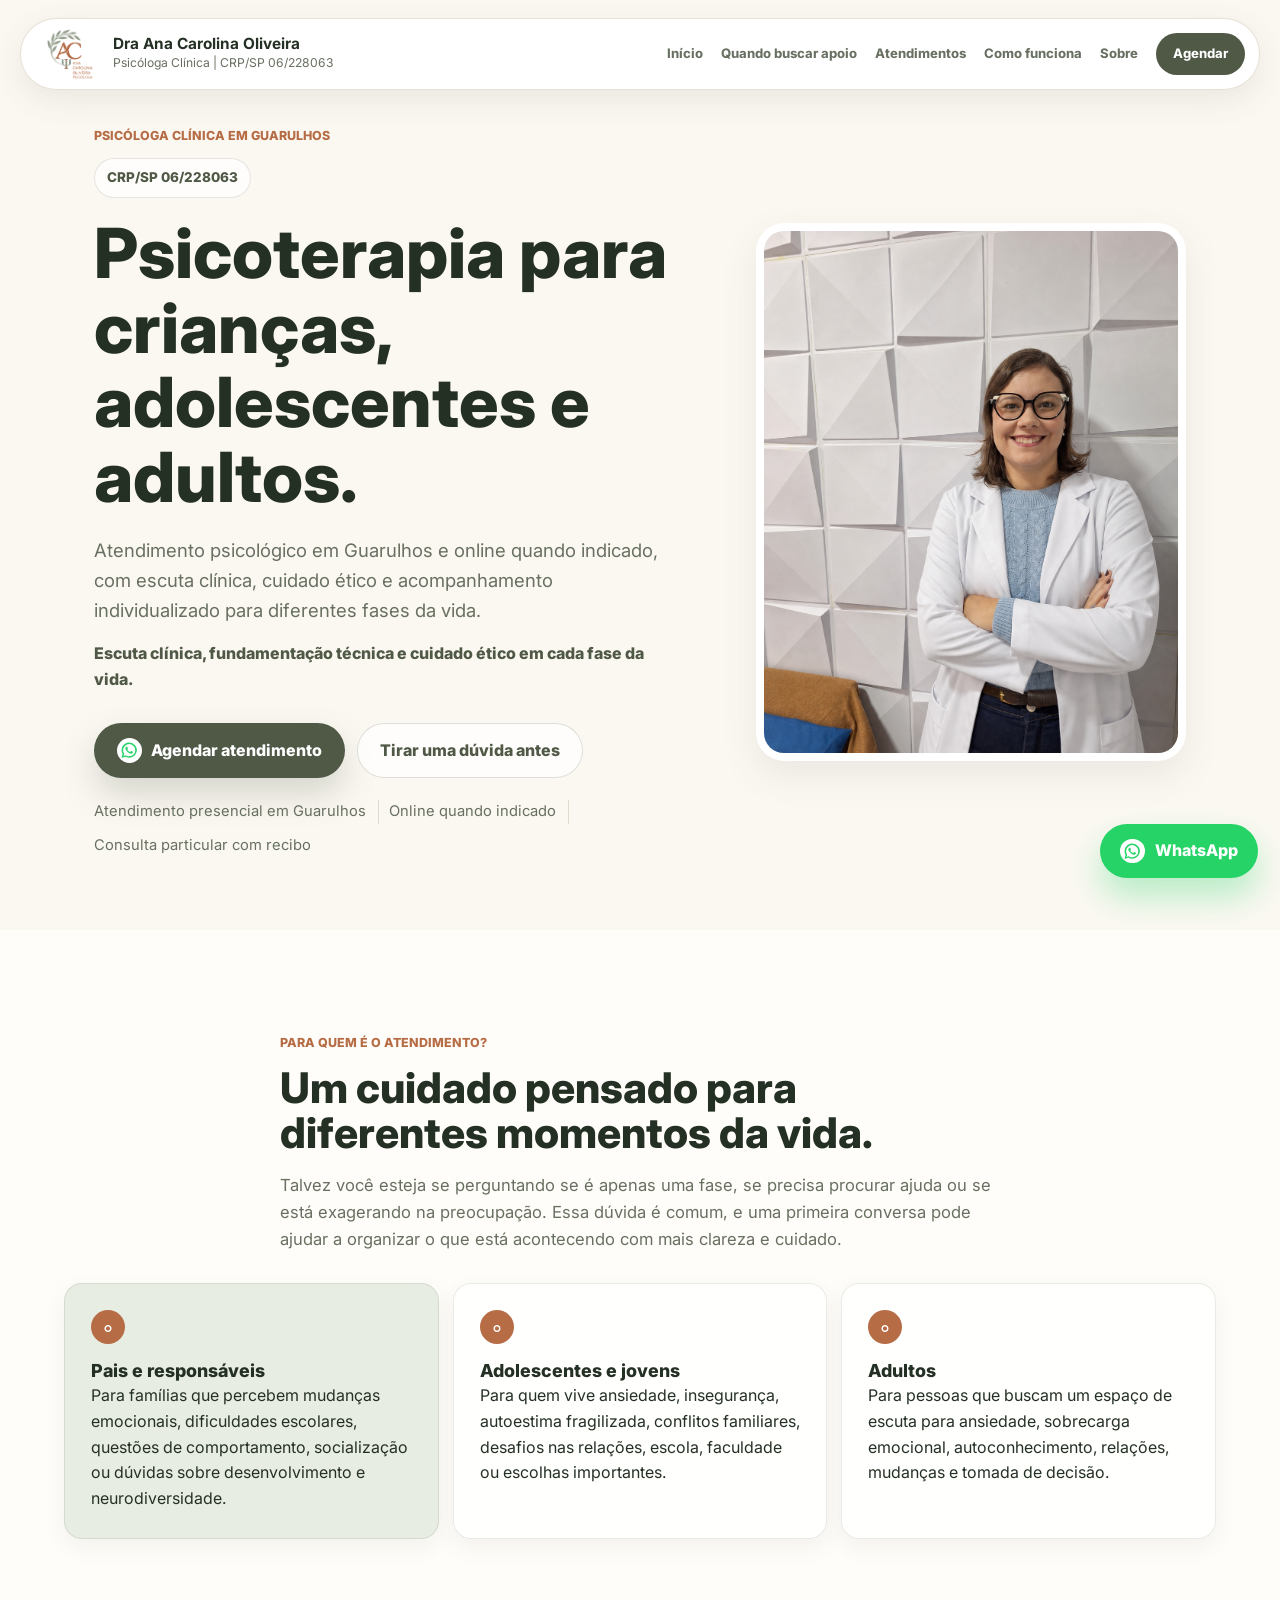
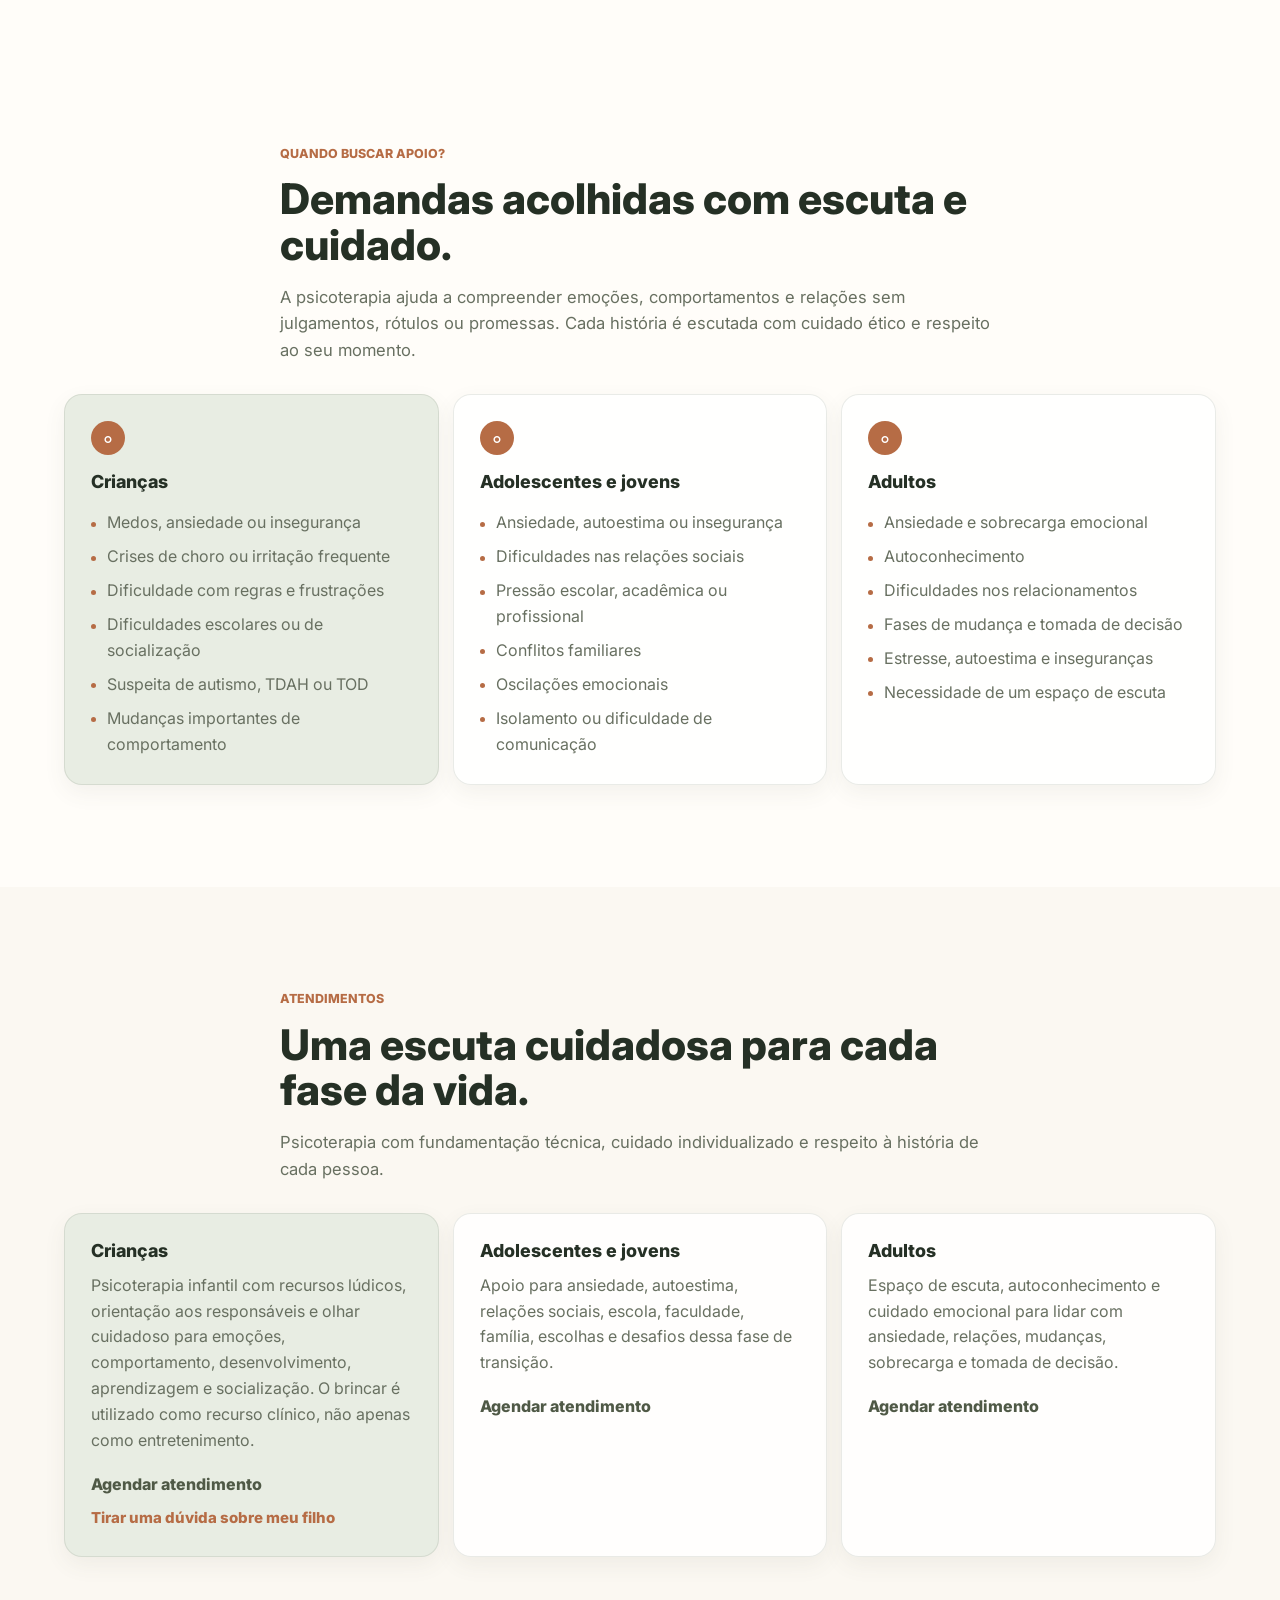
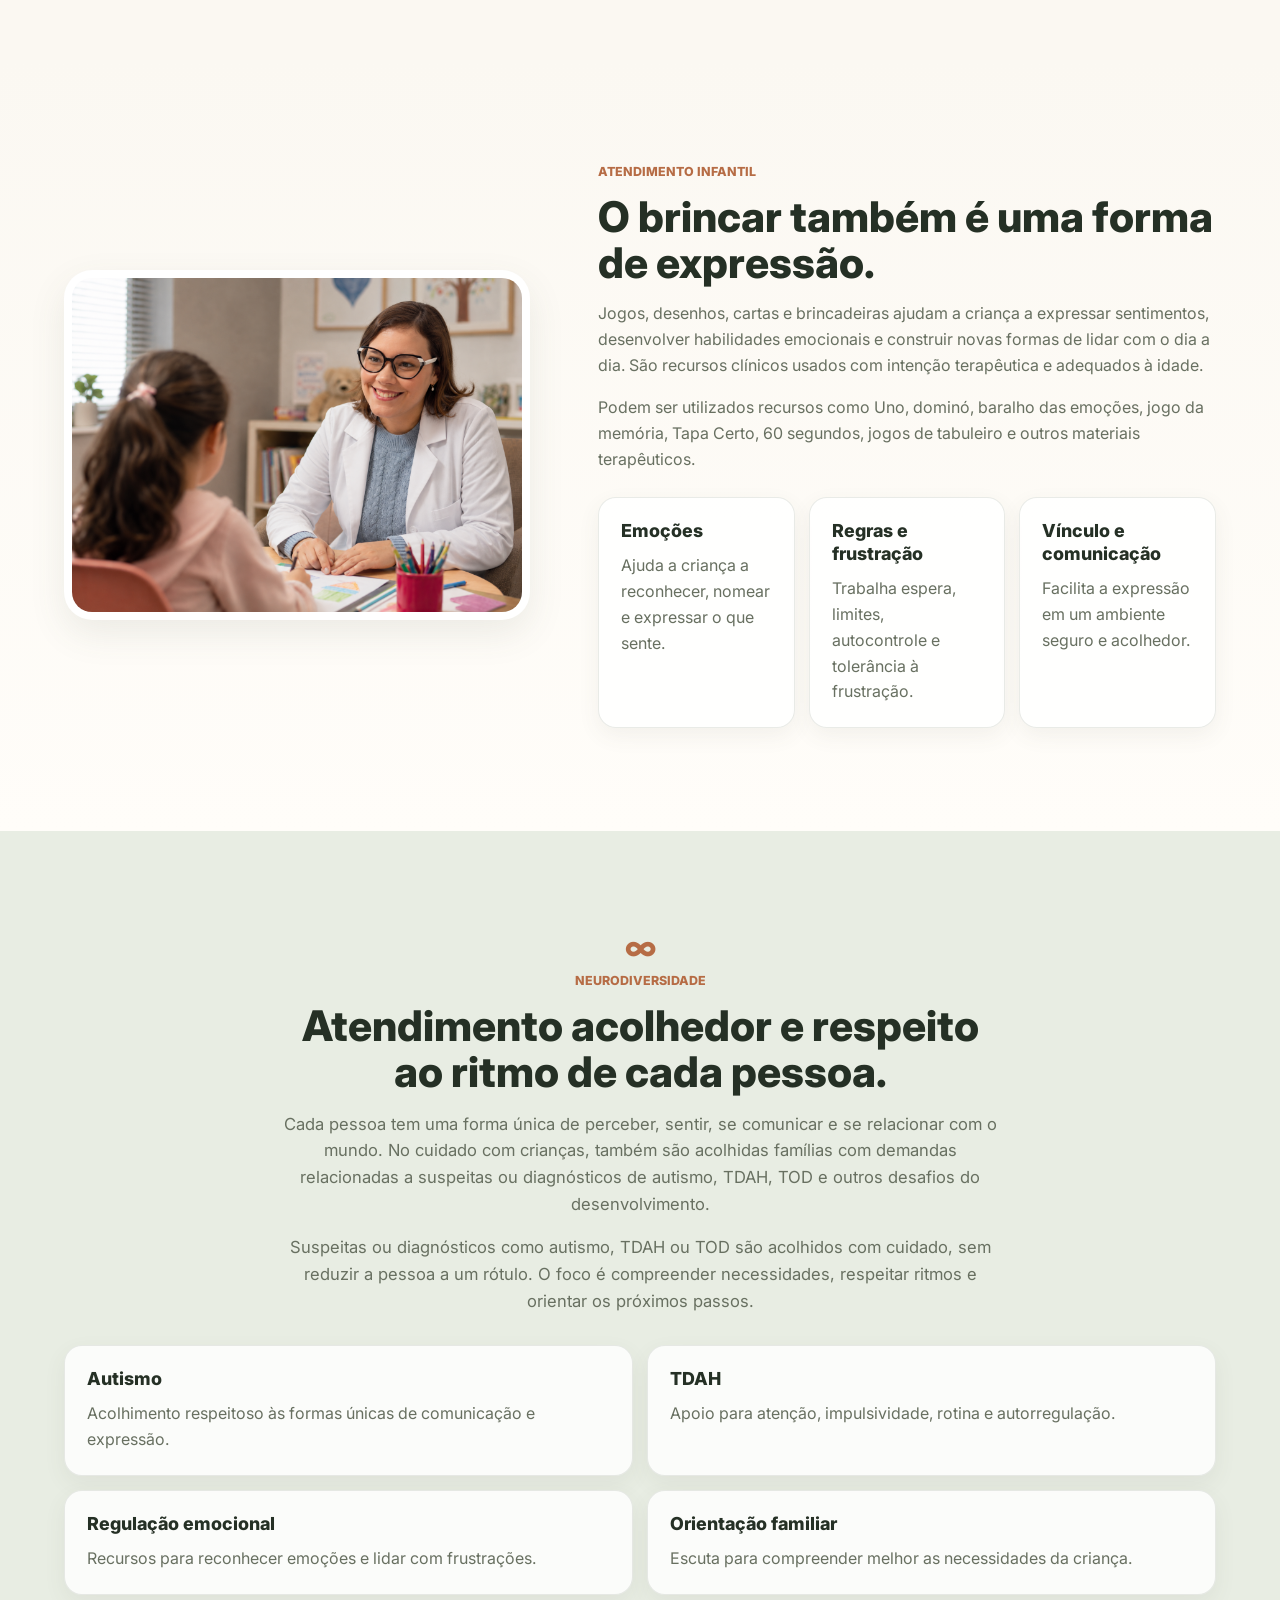
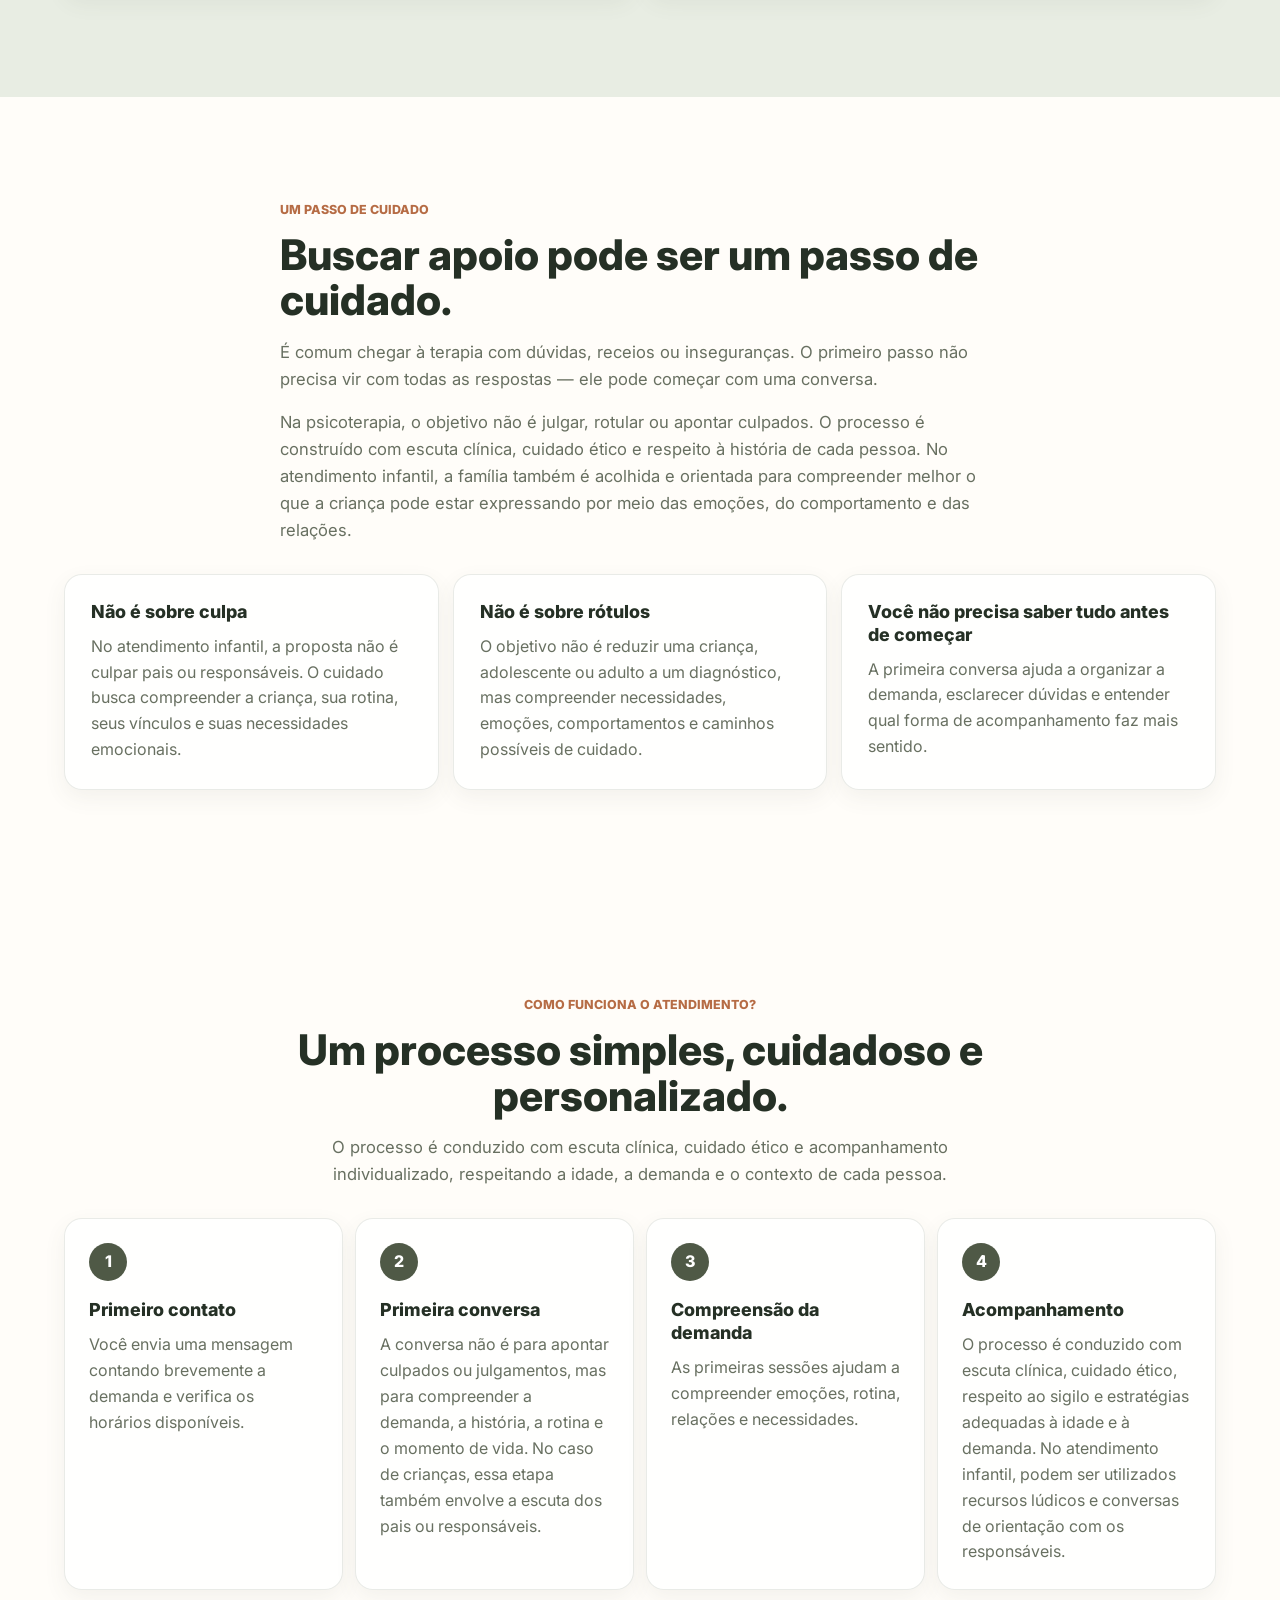
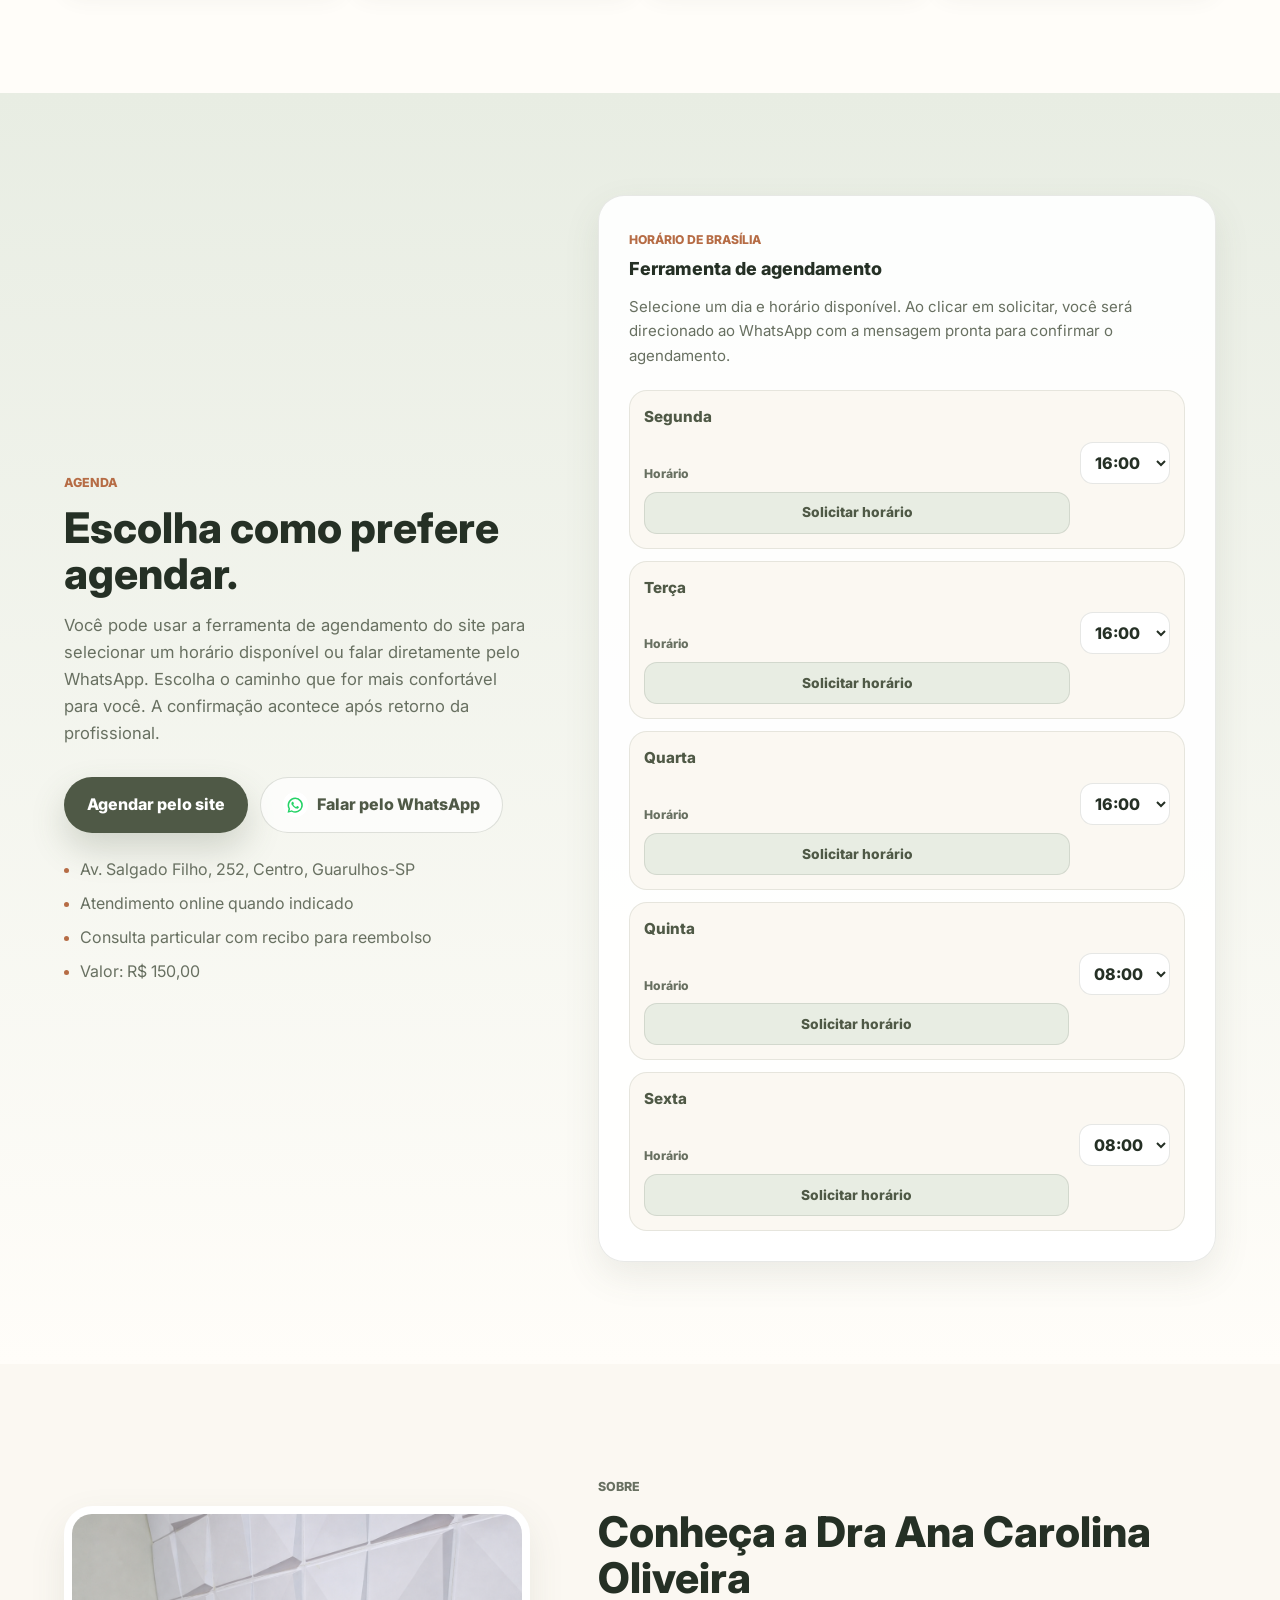
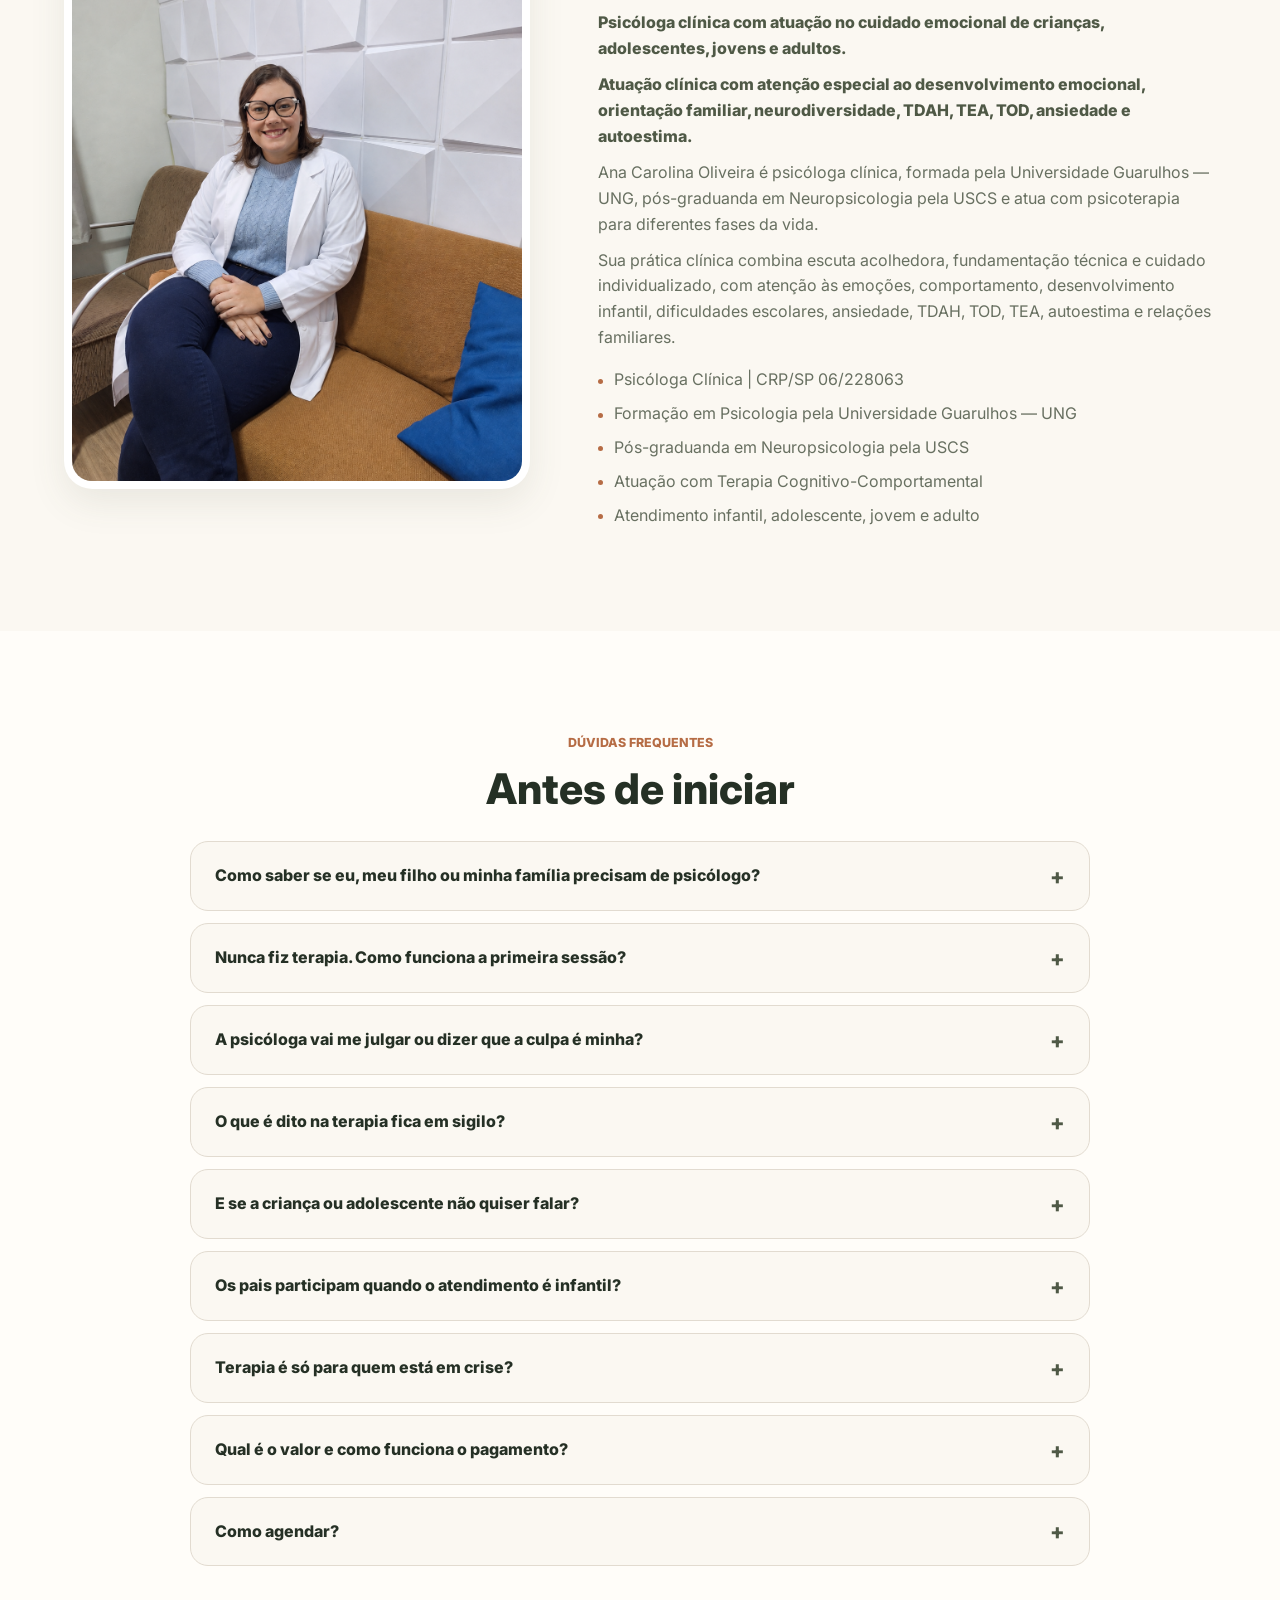
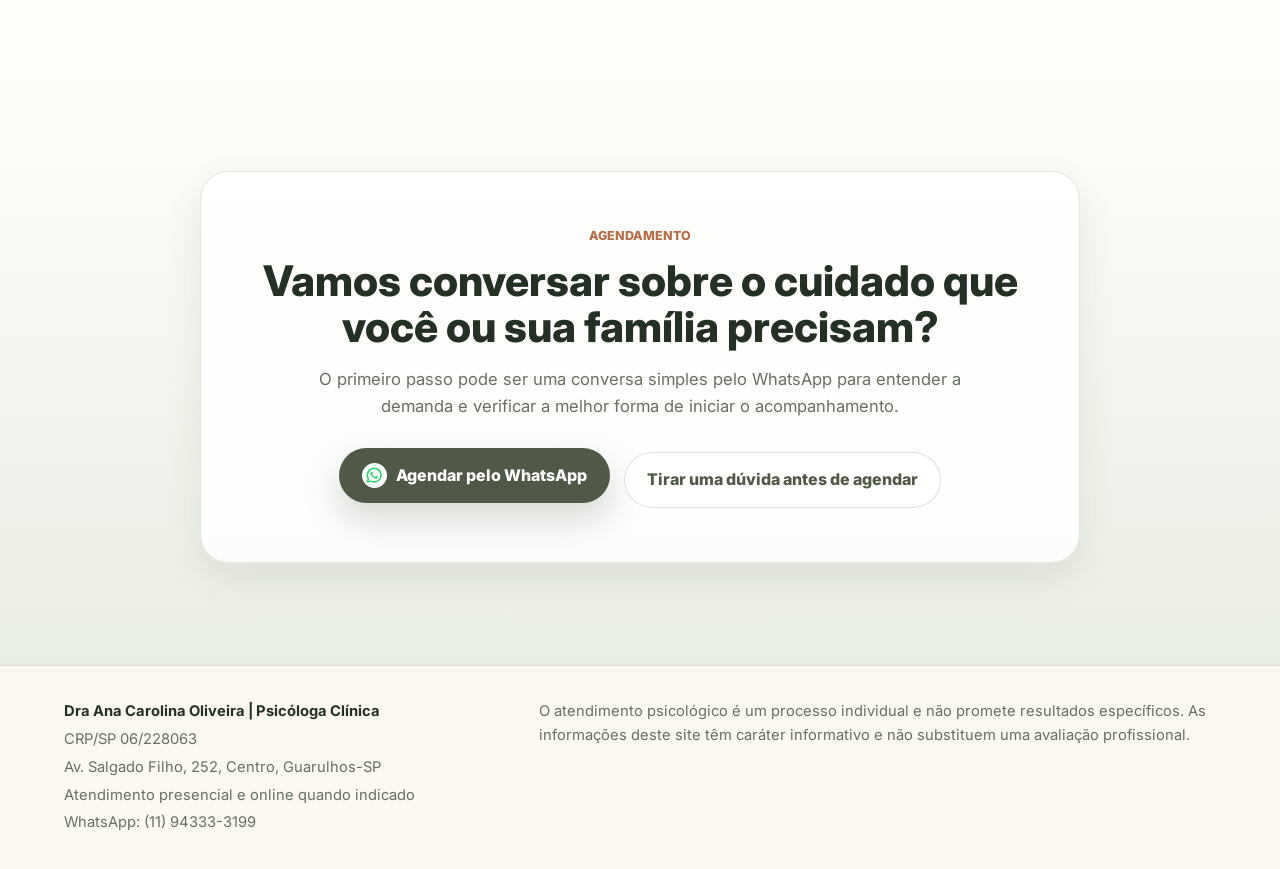
==== commit 6169bb69: "Shorten hero headline" ====
--- a/index.html
+++ b/index.html
@@ -15,6 +15,13 @@
       href="https://fonts.googleapis.com/css2?family=Inter:wght@400;500;600;700;800&display=swap"
       rel="stylesheet"
     />
+    <script async src="https://www.googletagmanager.com/gtag/js?id=G-W9DYHV81TB"></script>
+    <script>
+      window.dataLayer = window.dataLayer || [];
+      function gtag(){dataLayer.push(arguments);}
+      gtag("js", new Date());
+      gtag("config", "G-W9DYHV81TB");
+    </script>
     <link rel="stylesheet" href="styles.css" />
   </head>
   <body>
@@ -49,7 +56,7 @@
         <div class="hero-copy">
           <p class="eyebrow">Psicóloga clínica em Guarulhos</p>
           <p class="professional-line">CRP/SP 06/228063</p>
-          <h1 id="hero-title">Psicóloga clínica para crianças, adolescentes e adultos, com olhar especial para infância, famílias e neurodiversidade.</h1>
+          <h1 id="hero-title">Psicoterapia para crianças, adolescentes e adultos.</h1>
           <p class="hero-subtitle">
             Atendimento psicológico em Guarulhos e online quando indicado, com escuta clínica,
             cuidado ético e acompanhamento individualizado para diferentes fases da vida.
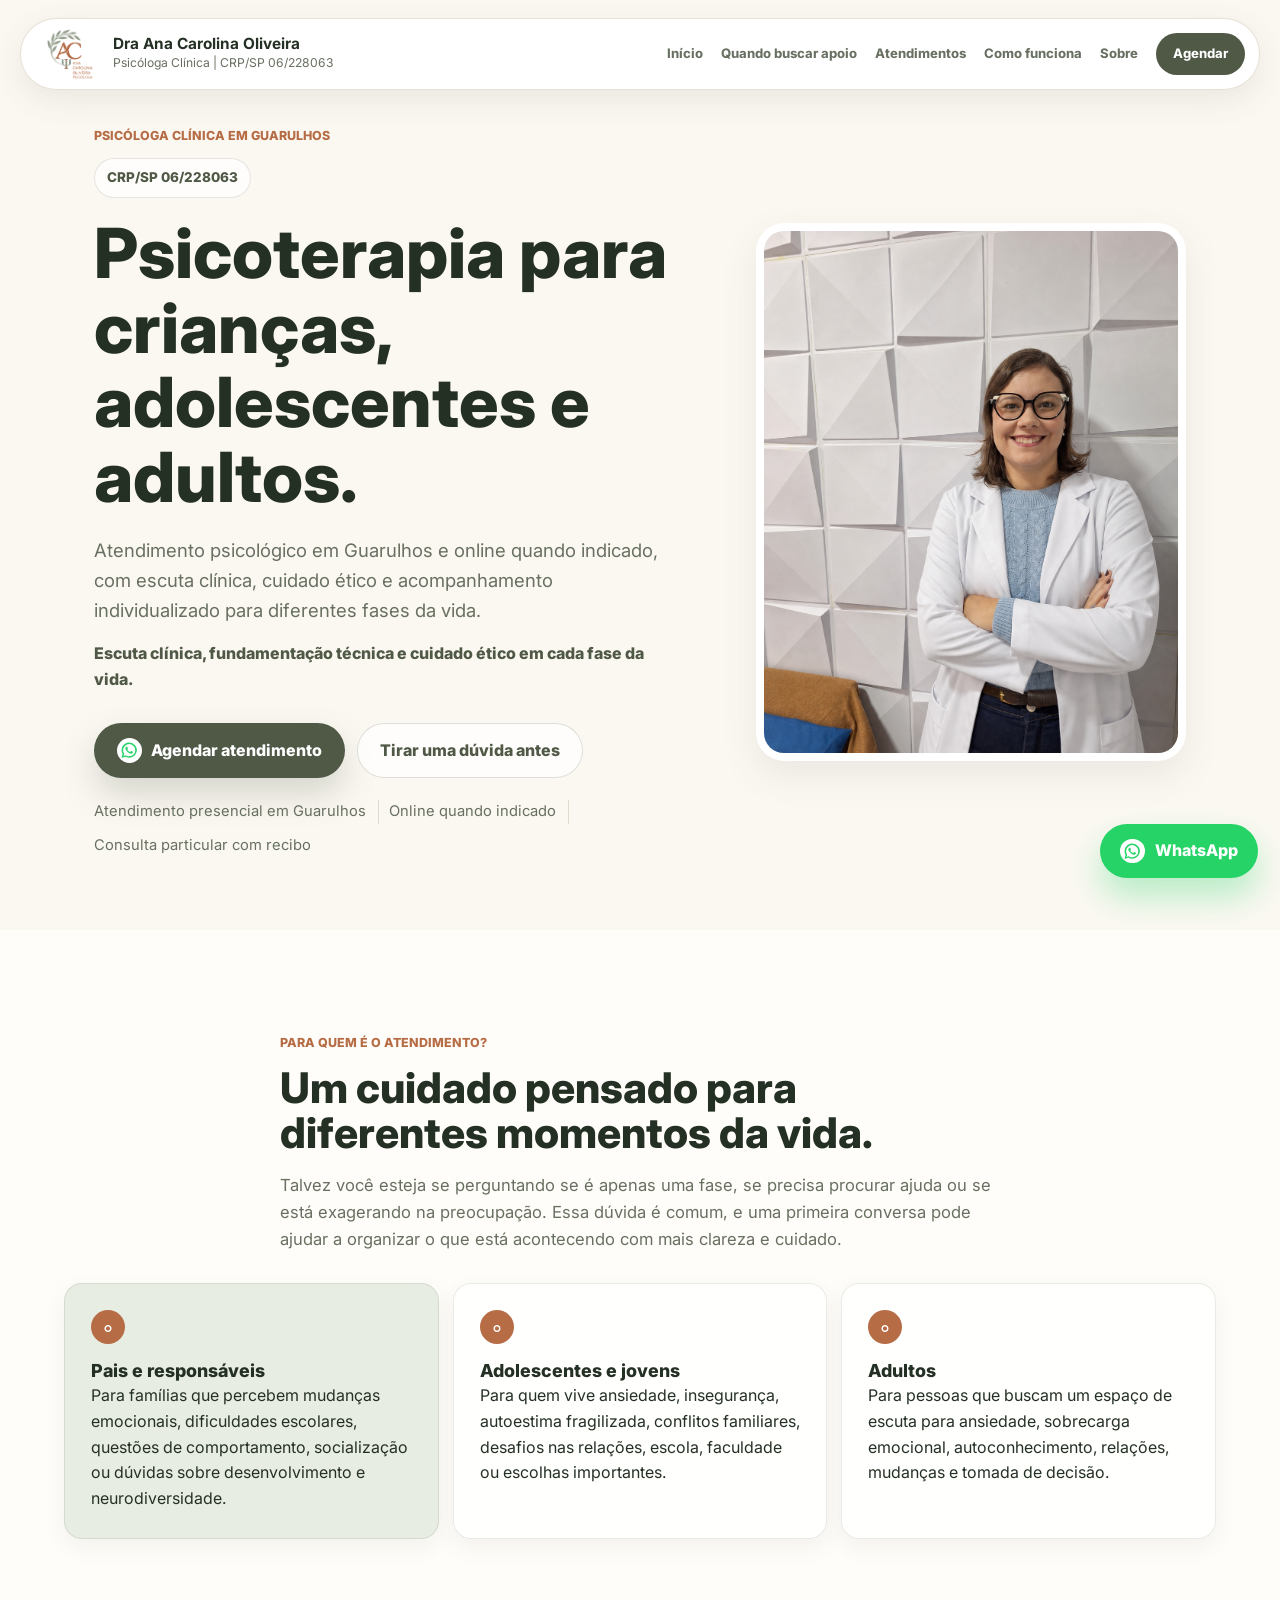
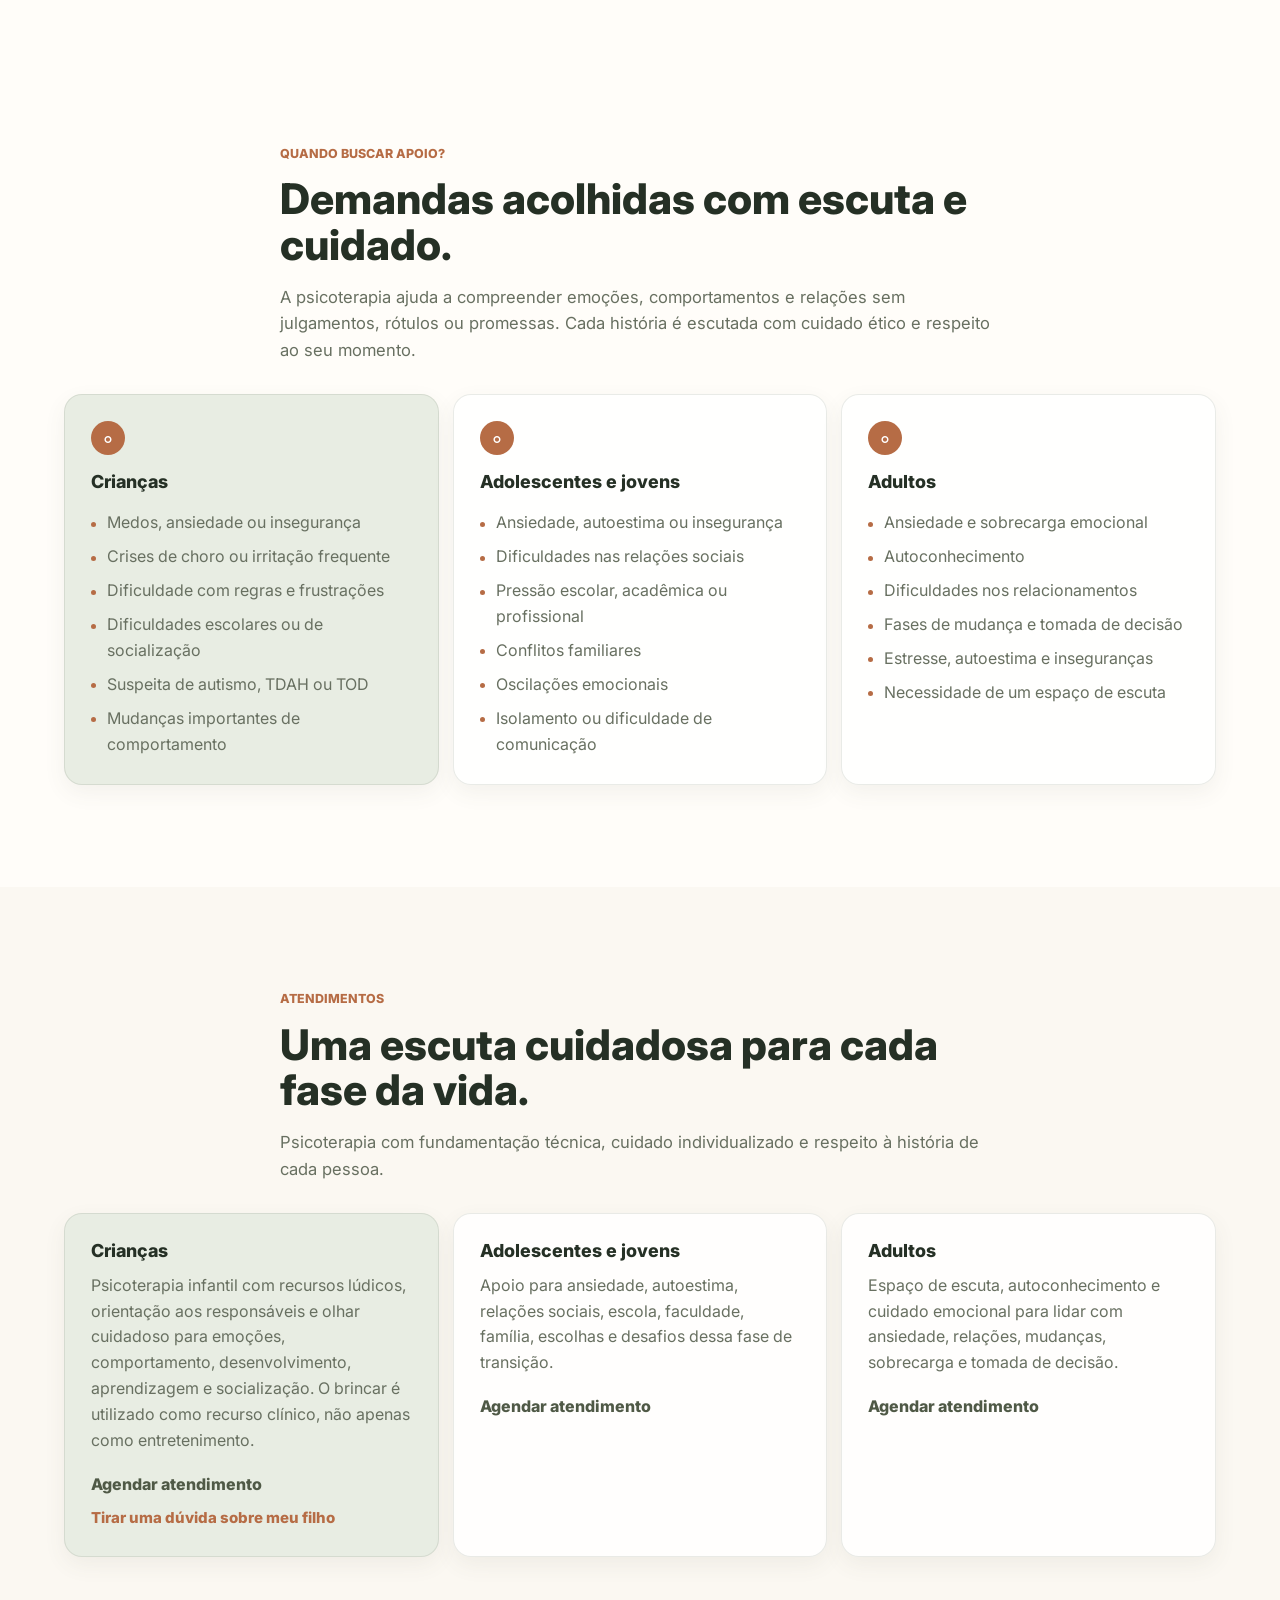
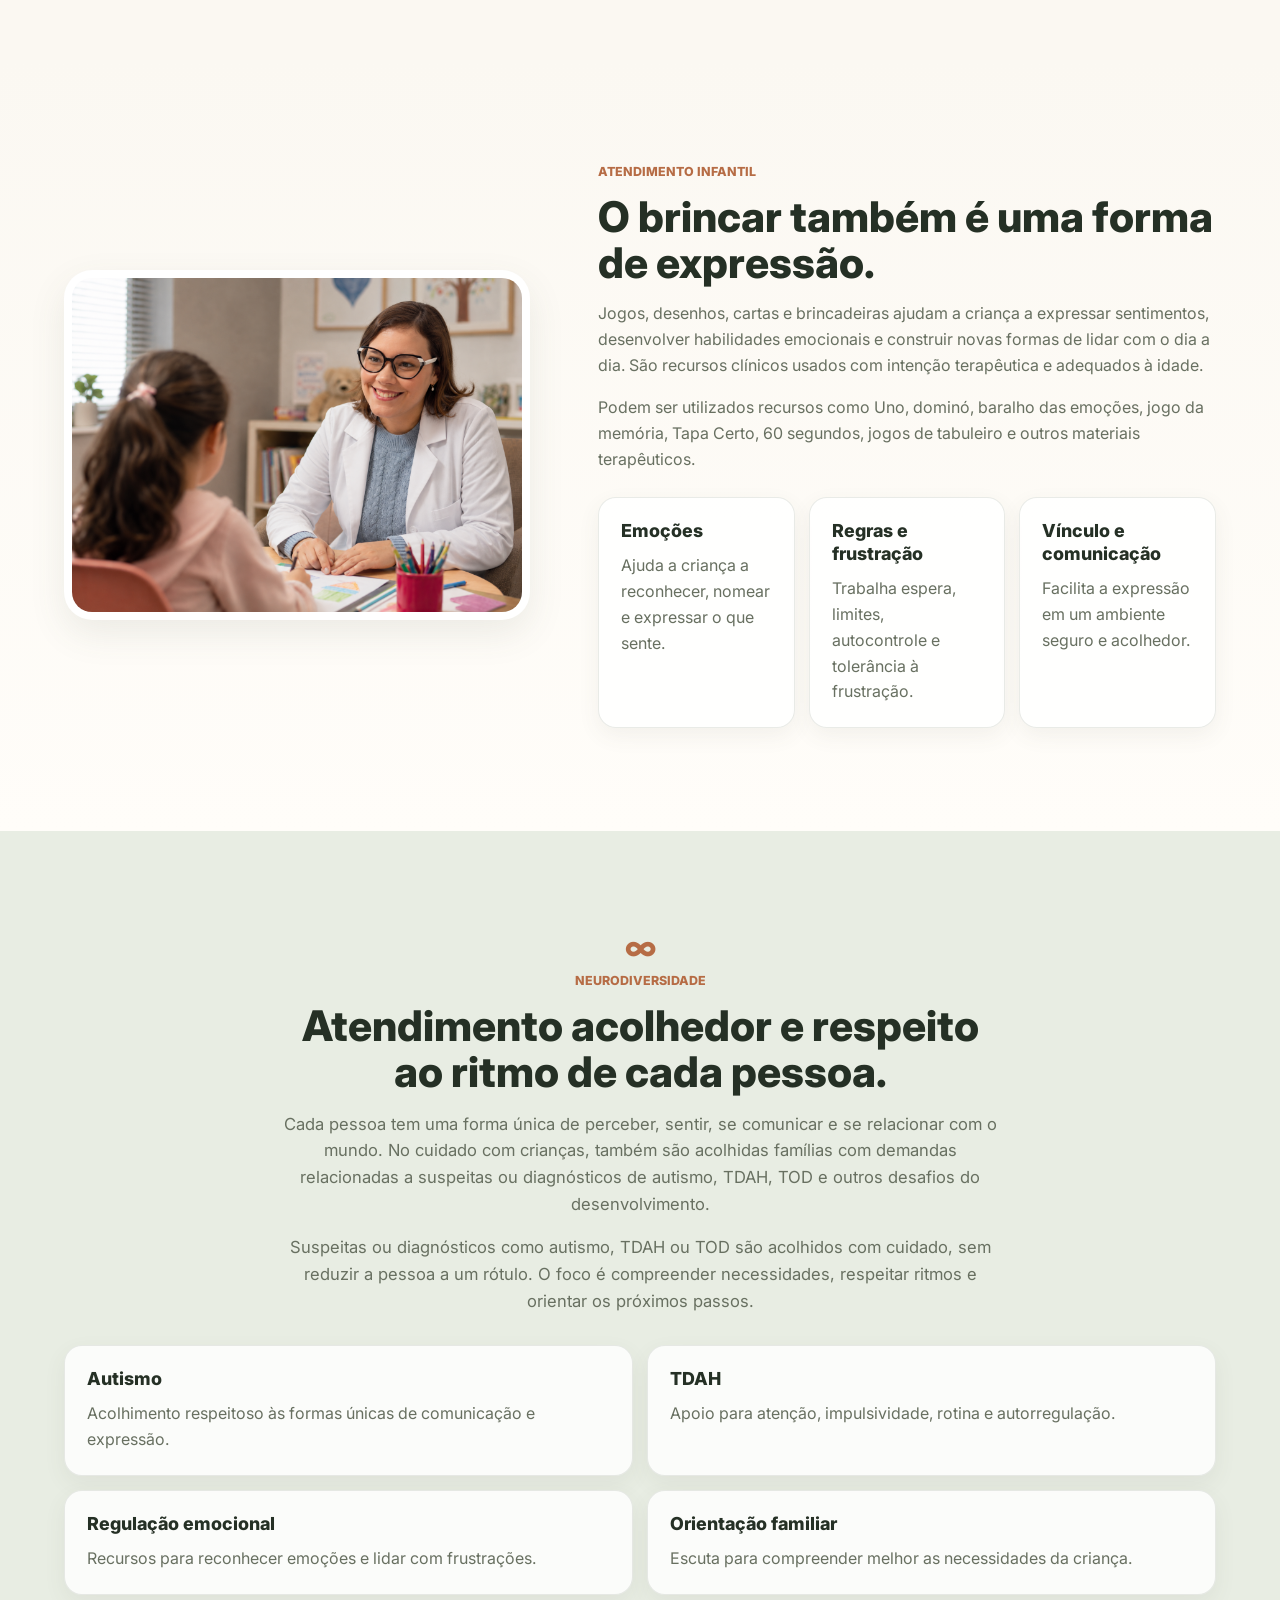
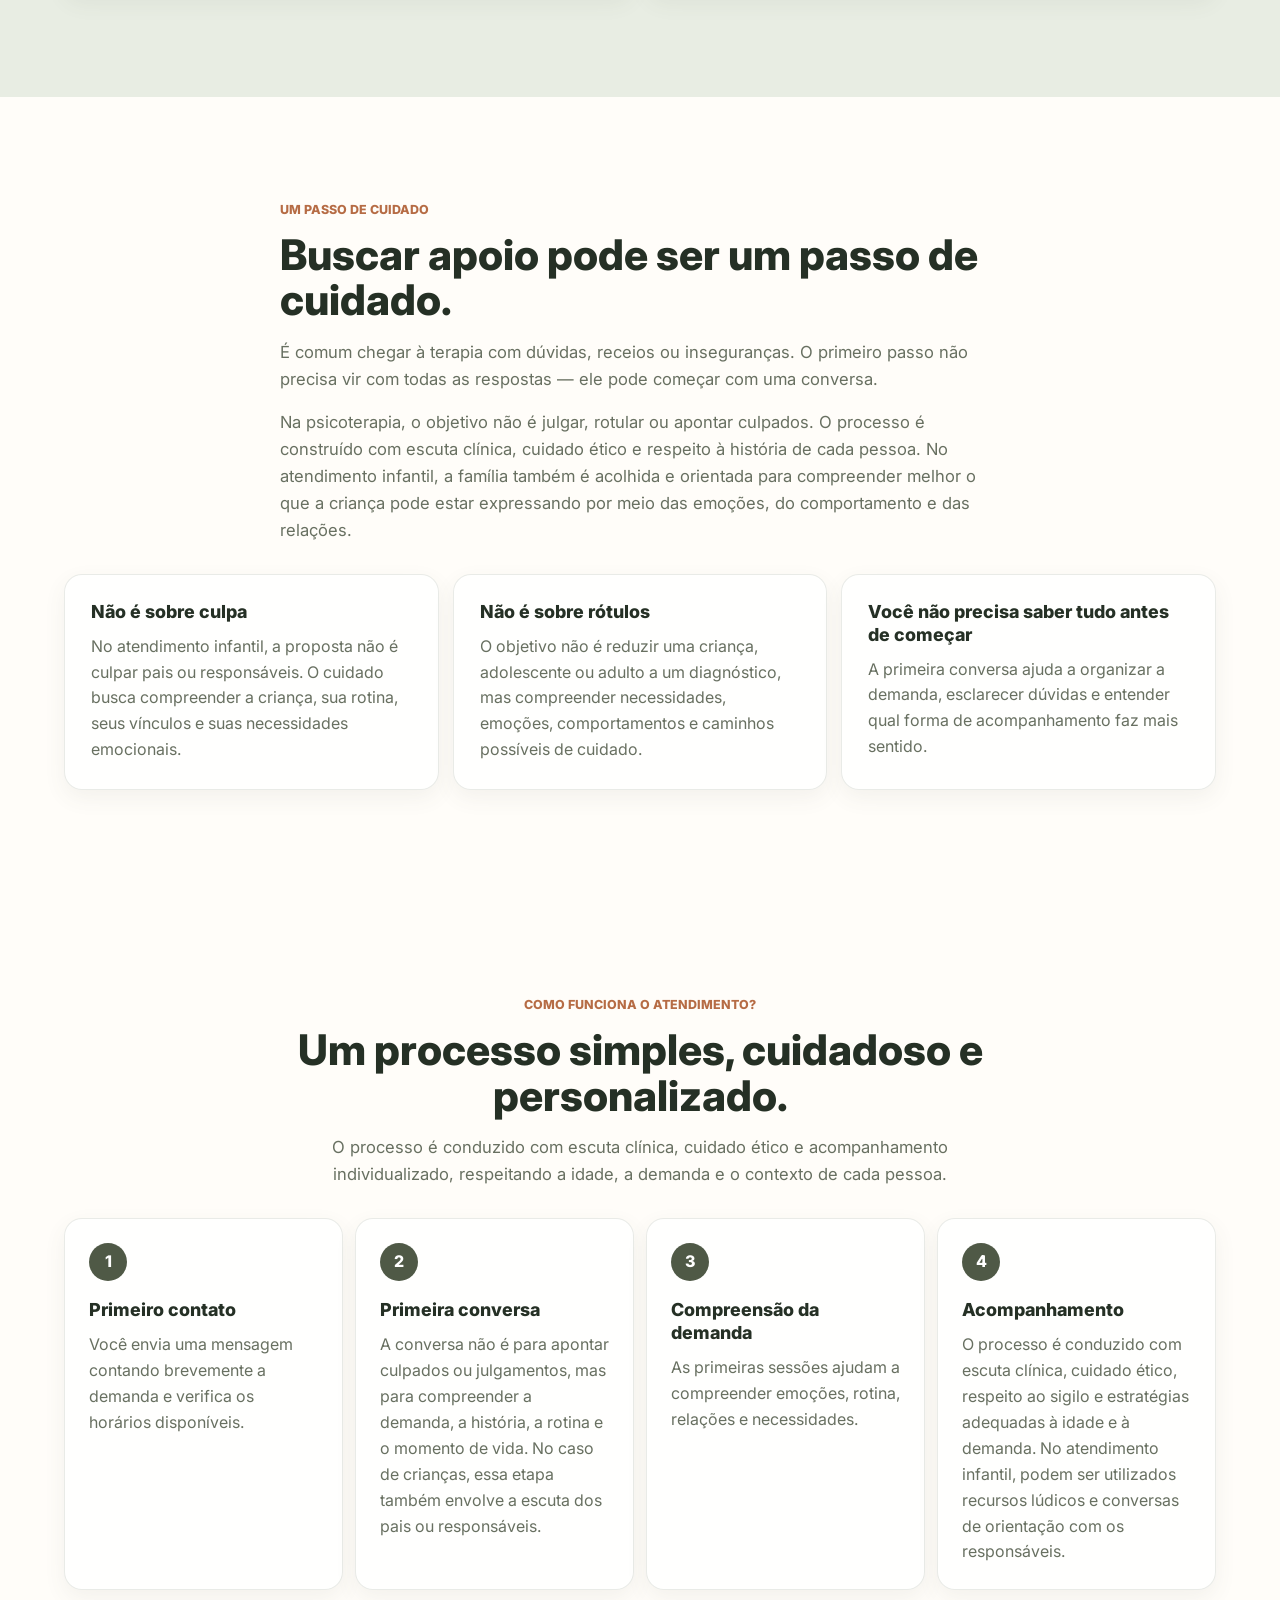
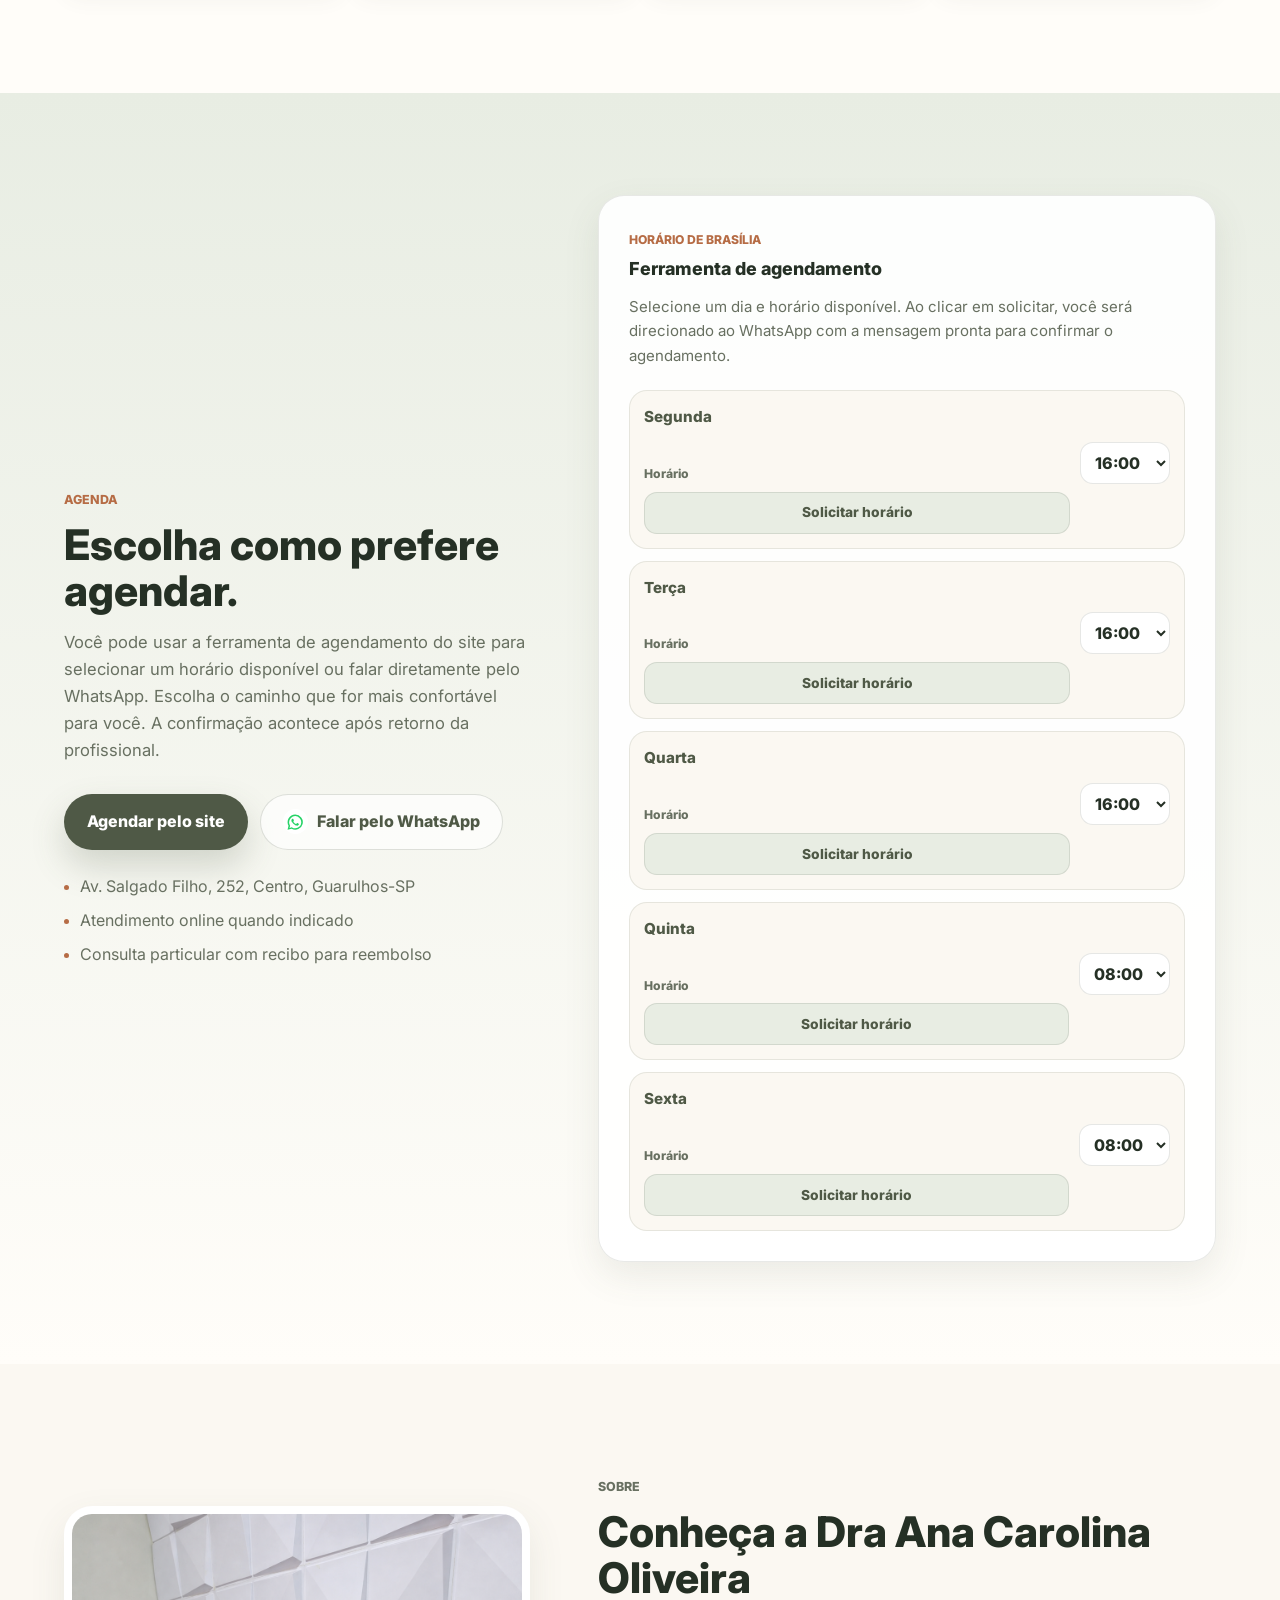
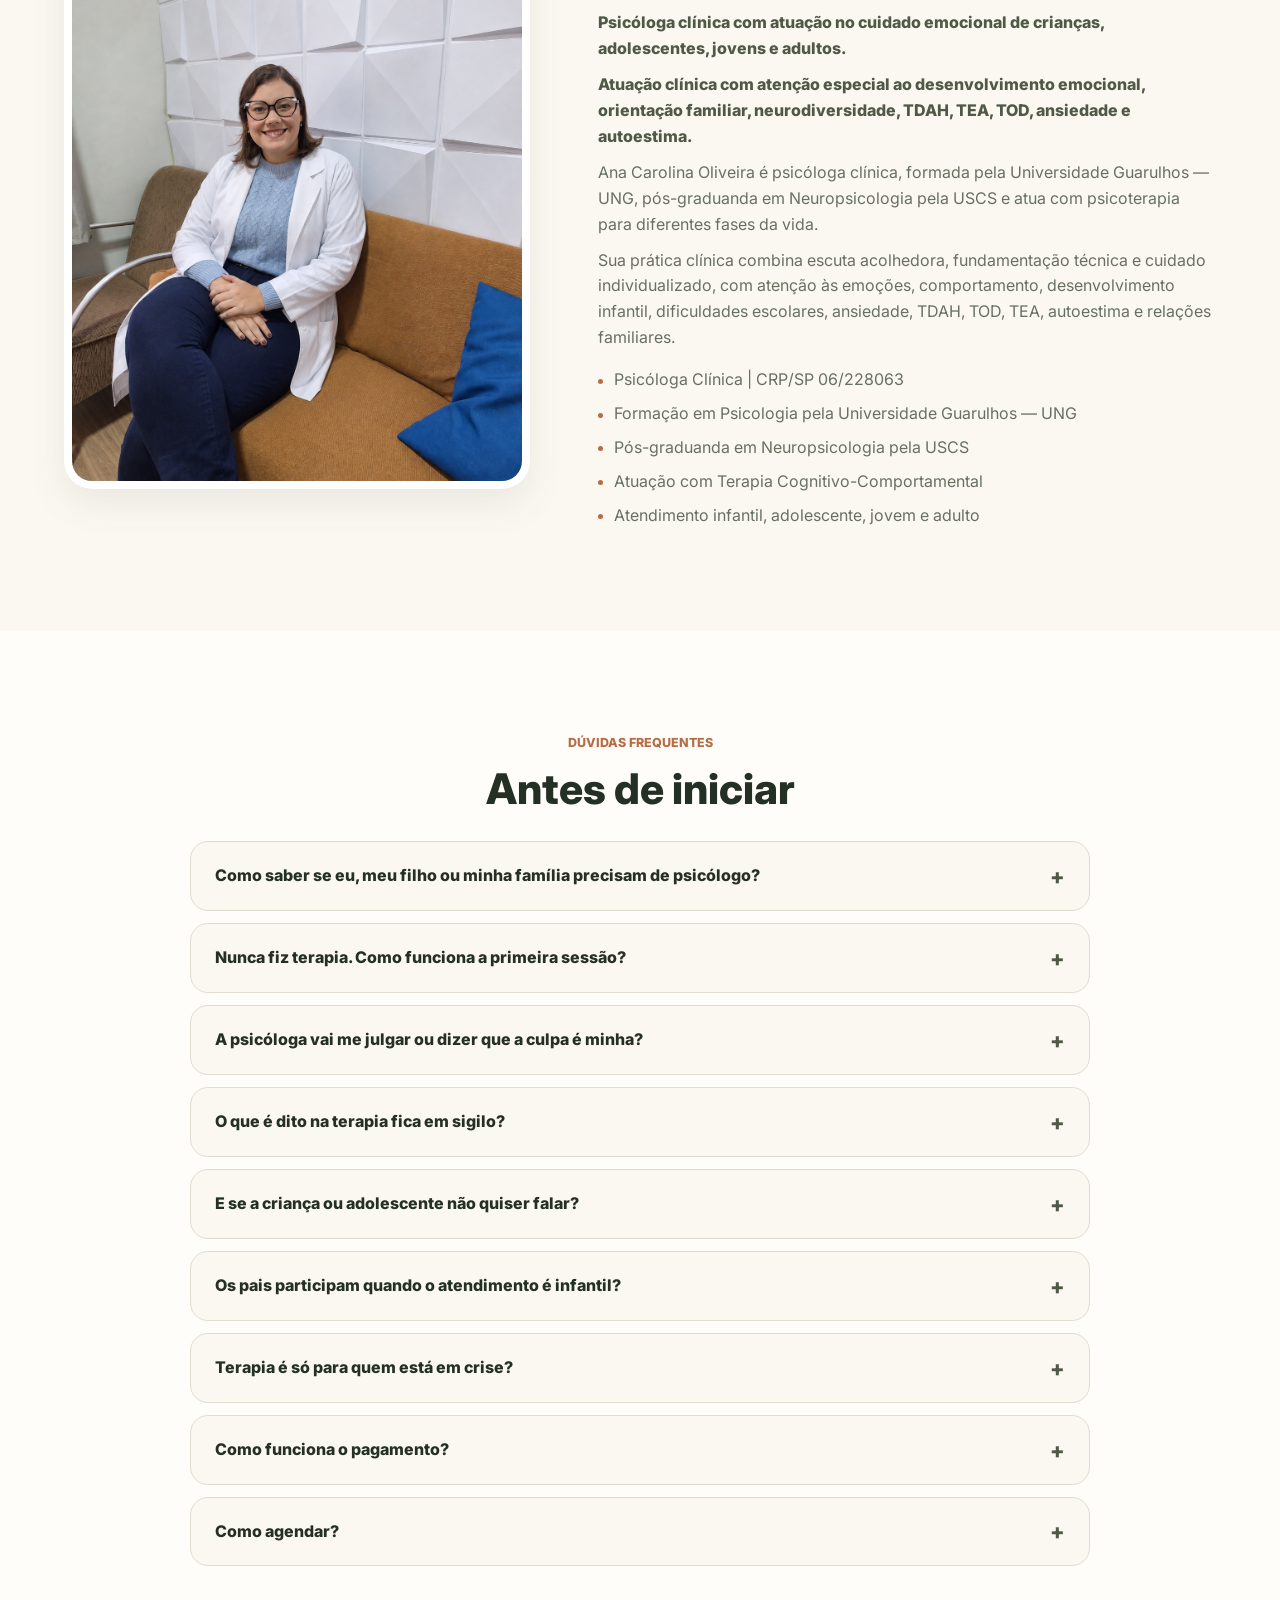
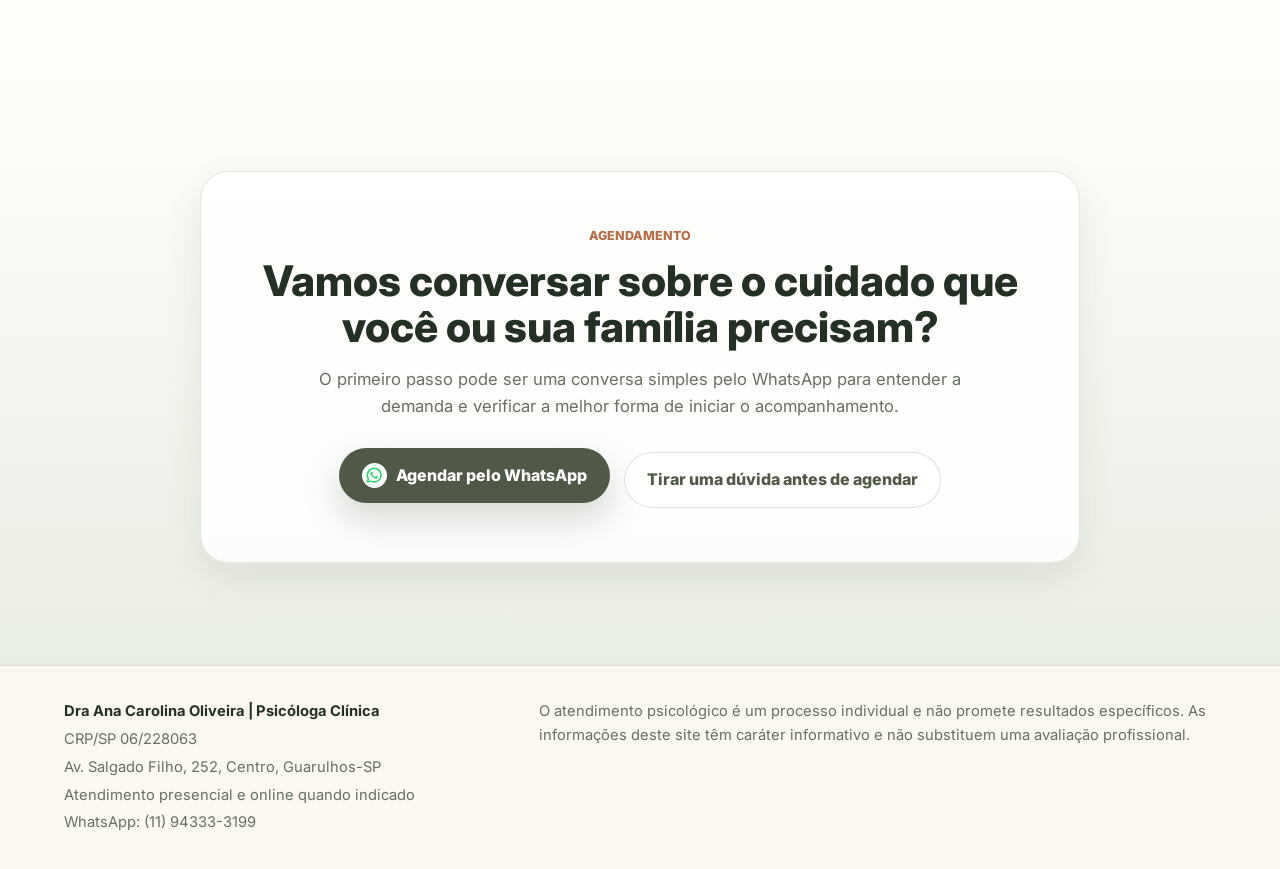
==== commit 8dd5fc41: "Remove session price mentions" ====
--- a/index.html
+++ b/index.html
@@ -400,7 +400,6 @@
             <li>Av. Salgado Filho, 252, Centro, Guarulhos-SP</li>
             <li>Atendimento online quando indicado</li>
             <li>Consulta particular com recibo para reembolso</li>
-            <li>Valor: R$ 150,00</li>
           </ul>
         </div>
         <div class="schedule-board" id="horarios" aria-label="Horários disponíveis para agendamento">
@@ -489,8 +488,8 @@
             <div class="faq-answer" hidden><p>Não. A psicoterapia também pode ajudar em momentos de dúvida, mudança, ansiedade, estresse, insegurança, dificuldades nos relacionamentos, autoconhecimento ou prevenção de sofrimento emocional.</p></div>
           </article>
           <article class="faq-item">
-            <button class="faq-question" type="button" aria-expanded="false">Qual é o valor e como funciona o pagamento?</button>
-            <div class="faq-answer" hidden><p>O valor da sessão é R$ 150,00. O atendimento é particular e pode ser emitido recibo para solicitação de reembolso junto ao convênio, quando aplicável ao seu plano.</p></div>
+            <button class="faq-question" type="button" aria-expanded="false">Como funciona o pagamento?</button>
+            <div class="faq-answer" hidden><p>O atendimento é particular e pode ser emitido recibo para solicitação de reembolso junto ao convênio, quando aplicável ao seu plano. Informações sobre valores podem ser consultadas diretamente pelo WhatsApp.</p></div>
           </article>
           <article class="faq-item">
             <button class="faq-question" type="button" aria-expanded="false">Como agendar?</button>
